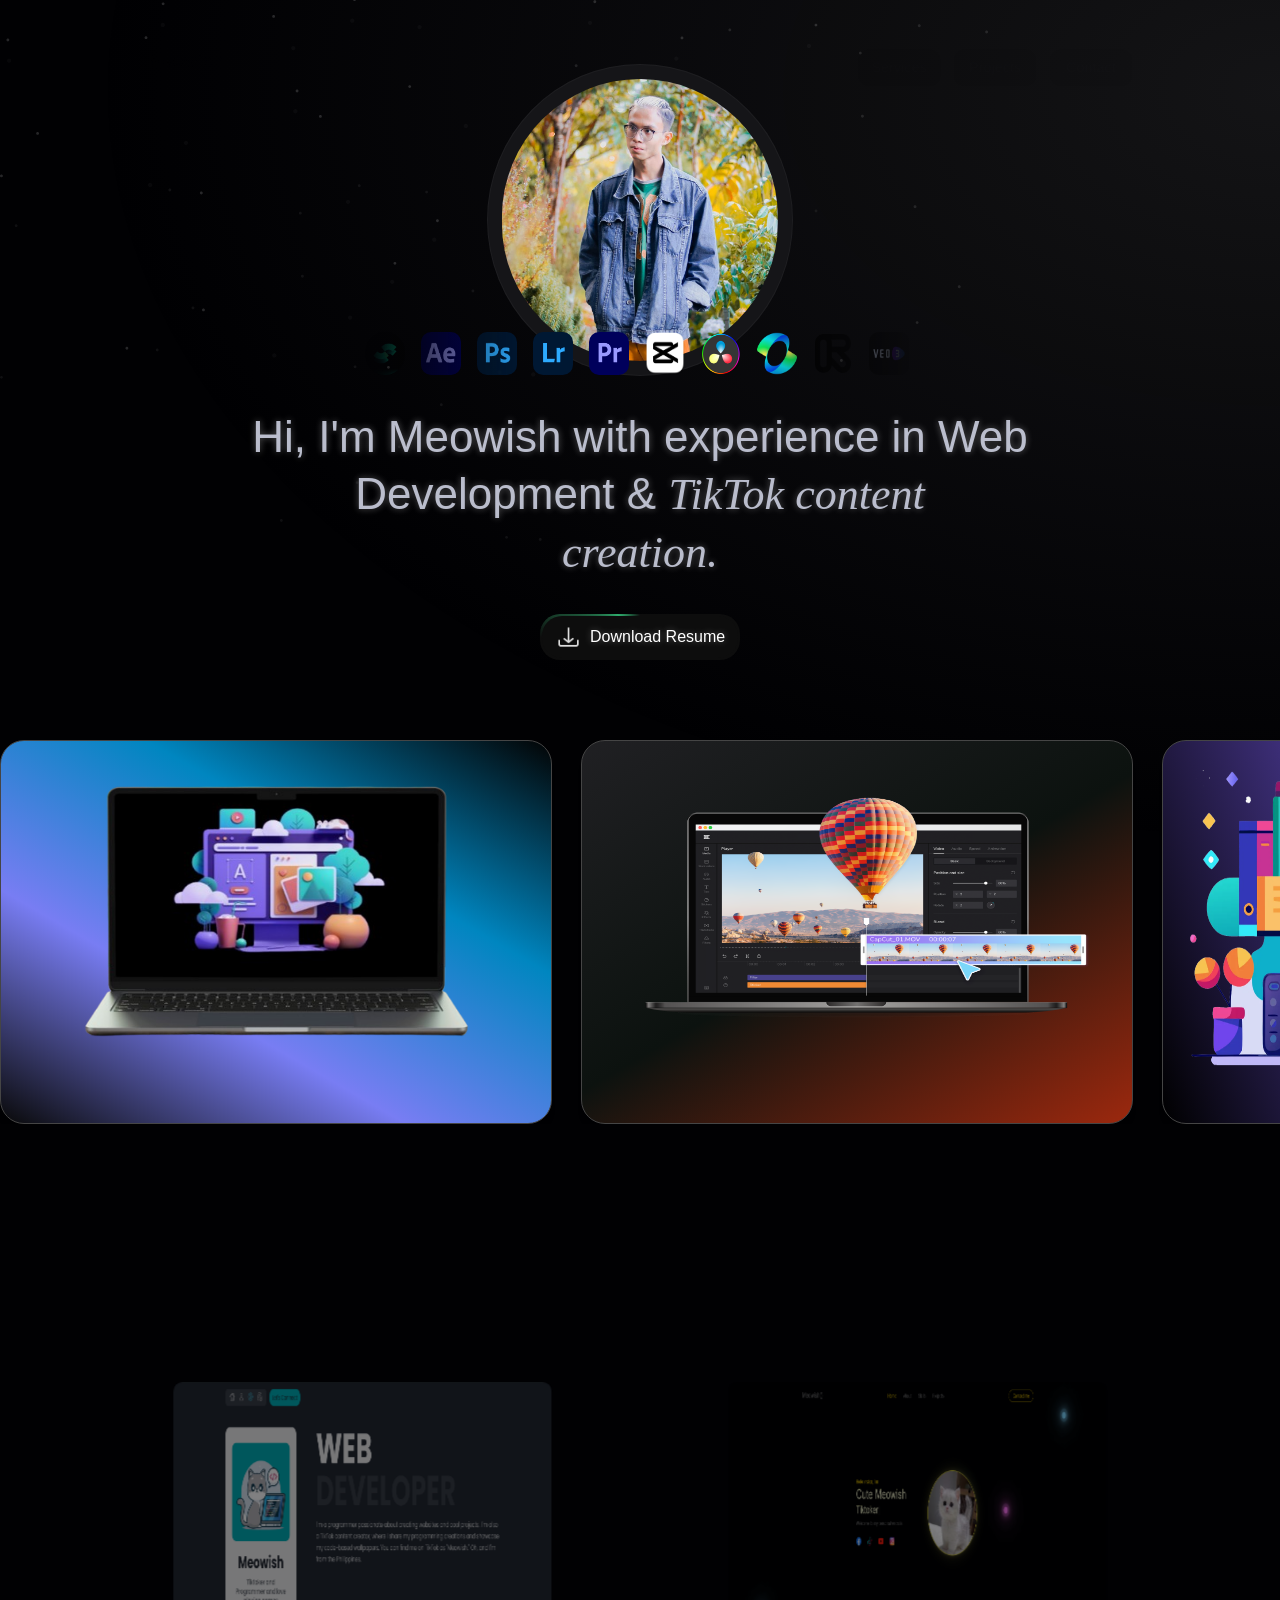
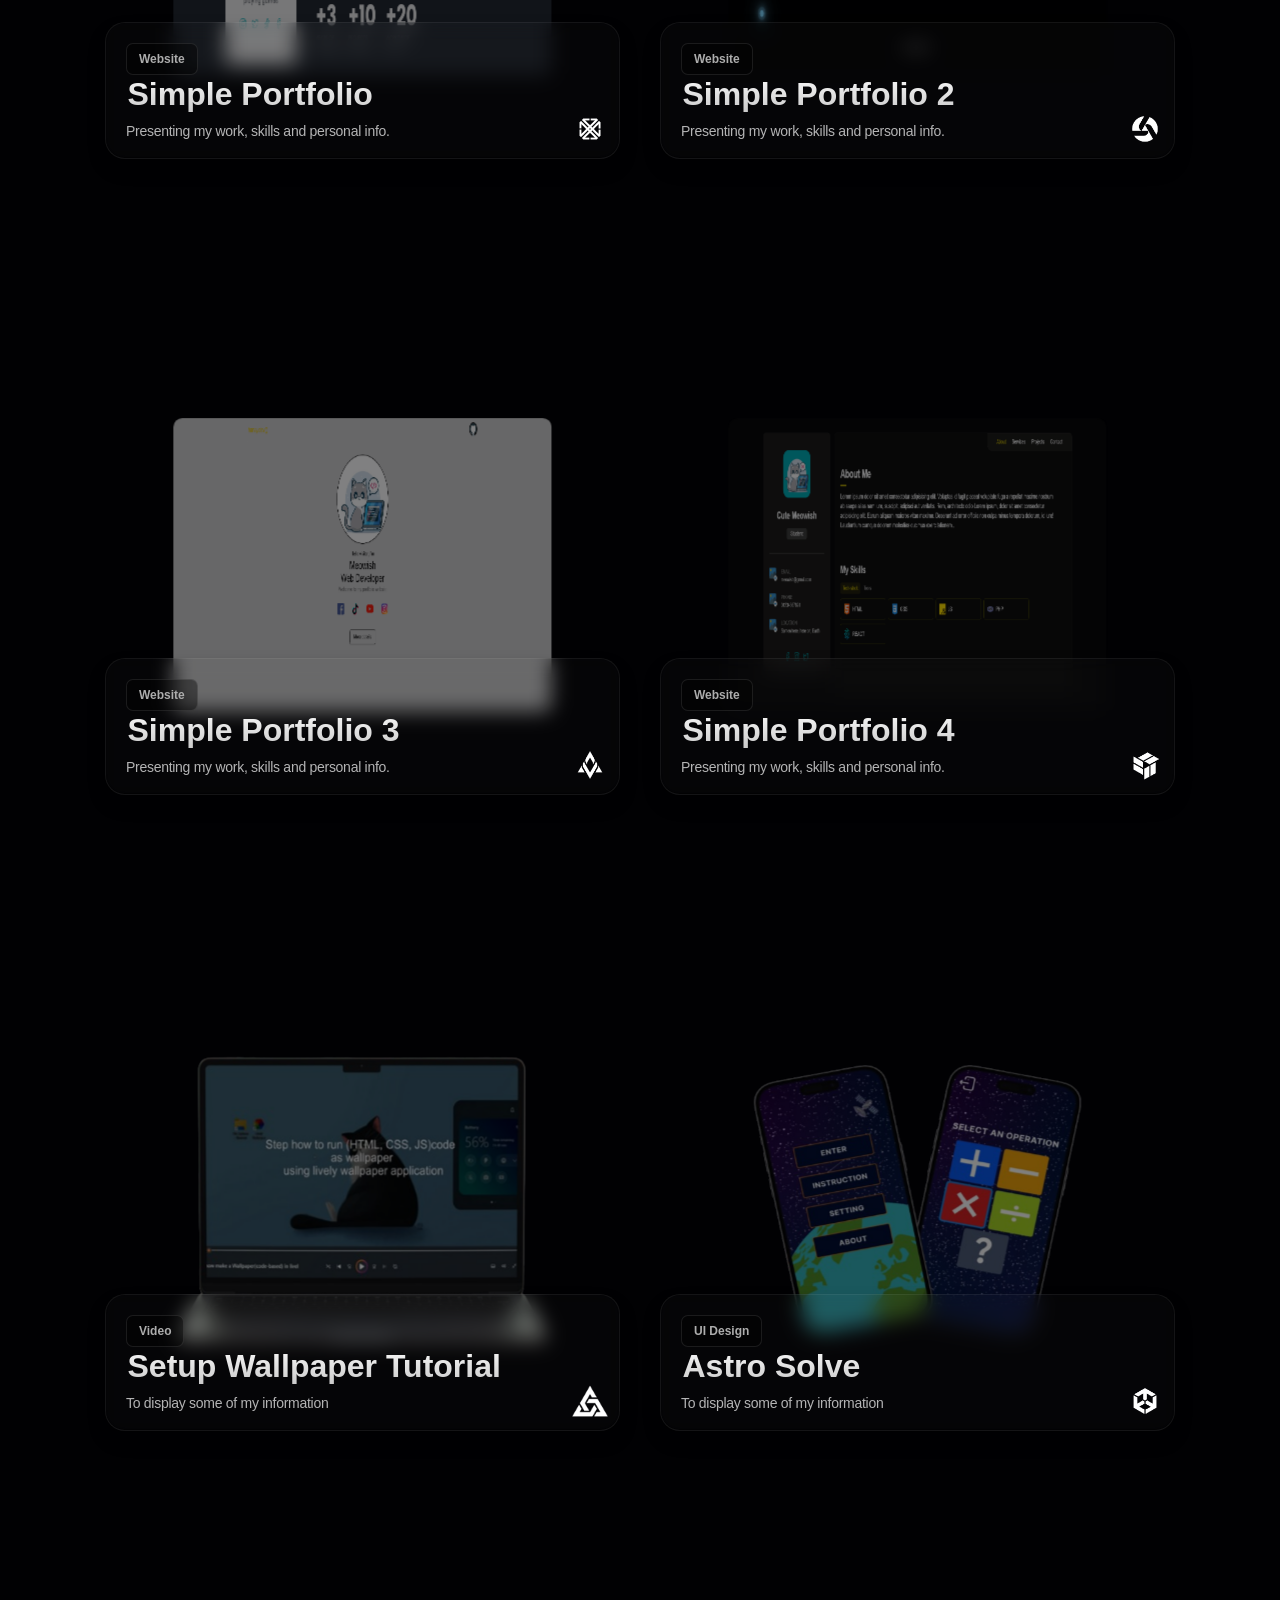
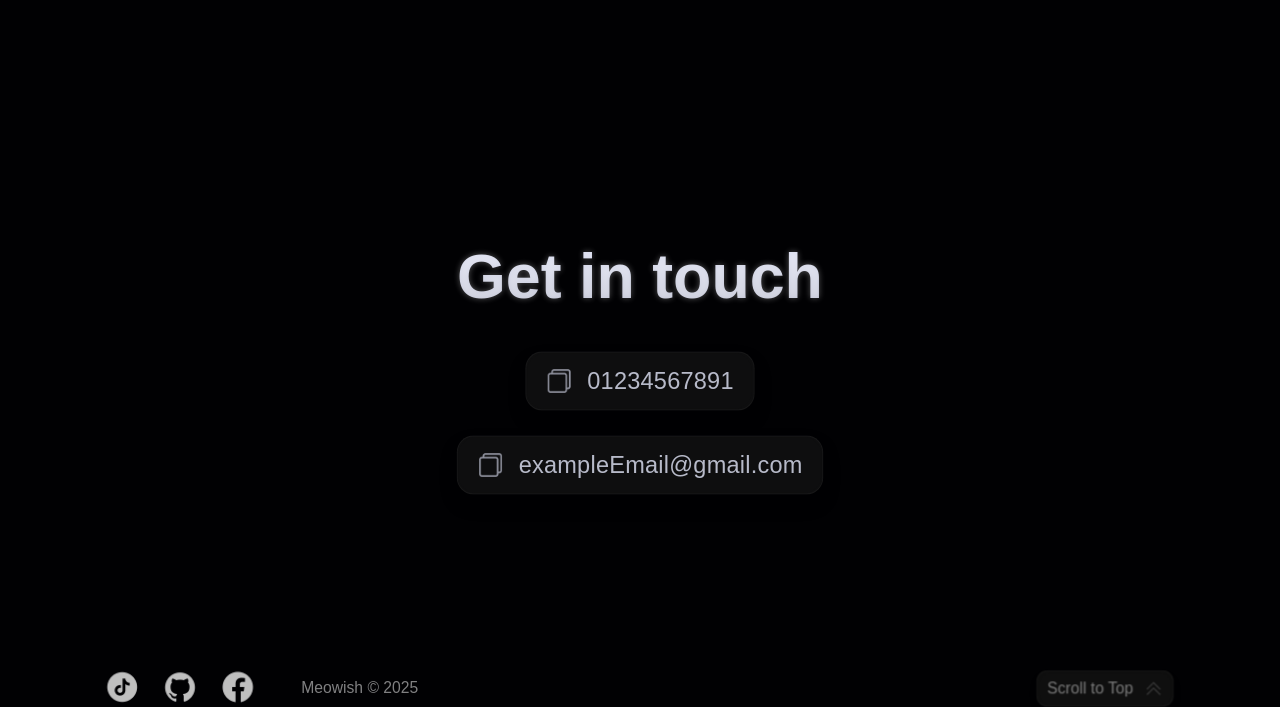
==== Editable Portfolio Website.html @ 483d9a44 "first commit" ====
<!DOCTYPE html>
<!-- saved from url=(0062)https://meowish-0.github.io/Cosmic-Portfolio-Website/page.html -->
<html lang="en" style="scroll-behavior: smooth;">

<head>
  <meta http-equiv="Content-Type" content="text/html; charset=UTF-8">

  <meta name="viewport" content="width=device-width, initial-scale=1.0">
  <link rel="preconnect" href="https://fonts.googleapis.com/">
  <link rel="preconnect" href="https://fonts.gstatic.com/" crossorigin="">
  <link href="./Editable Portfolio Website_files/css2" rel="stylesheet">
  <link href="./Editable Portfolio Website_files/general-sans" rel="stylesheet">
  <link rel="stylesheet" href="./Editable Portfolio Website_files/global.css">
  <link rel="stylesheet" href="./Editable Portfolio Website_files/background.css">
  <link rel="stylesheet" href="./Editable Portfolio Website_files/header.css">
  <link rel="stylesheet" href="./Editable Portfolio Website_files/home-section.css">
  <link rel="stylesheet" href="./Editable Portfolio Website_files/services-section.css">
  <link rel="stylesheet" href="./Editable Portfolio Website_files/projects-section.css">
  <link rel="stylesheet" href="./Editable Portfolio Website_files/contact-section.css">
  <link rel="stylesheet" href="./Editable Portfolio Website_files/footer.css">
  <title>Editable Portfolio Website</title>
  <link rel="icon" type="image/png"
    href="https://meowish-0.github.io/Cosmic-Portfolio-Website/images-and-icons/icons/website%20logo.png">
</head>

<body>
  <!------------------ SHOOTING STARS BACKGROUND ------------------>
  <div class="background">
    <!-- Creates multiple shooting stars for the animated background -->
    <div class="shooting-star">
      <div class="shooting-star-head"></div>
    </div>
    <div class="shooting-star">
      <div class="shooting-star-head"></div>
    </div>
    <div class="shooting-star">
      <div class="shooting-star-head"></div>
    </div>
    <div class="shooting-star">
      <div class="shooting-star-head"></div>
    </div>
    <div class="shooting-star">
      <div class="shooting-star-head"></div>
    </div>
    <div class="shooting-star">
      <div class="shooting-star-head"></div>
    </div>
    <div class="shooting-star">
      <div class="shooting-star-head"></div>
    </div>
    <div class="shooting-star">
      <div class="shooting-star-head"></div>
    </div>
    <div class="shooting-star">
      <div class="shooting-star-head"></div>
    </div>
    <div class="shooting-star">
      <div class="shooting-star-head"></div>
    </div>
    <div class="shooting-star">
      <div class="shooting-star-head"></div>
    </div>
    <div class="shooting-star">
      <div class="shooting-star-head"></div>
    </div>
    <div class="shooting-star">
      <div class="shooting-star-head"></div>
    </div>
    <div class="shooting-star">
      <div class="shooting-star-head"></div>
    </div>
    <div class="shooting-star">
      <div class="shooting-star-head"></div>
    </div>
    <!-- Static background stars -->
    <div class="fixed-stars-img"></div>
  </div>

  <!----------------------------- HEADER -------------------------->
  <header id="header" class="header-gsap-animate"
    style="translate: none; rotate: none; scale: none; transform: translate(-50%, 0%) translate3d(0px, 0px, 0px) scale(0.9005, 0.9005); opacity: 0.0053;">
    <div class="d-flex">
      <div class="name-and-skills-container">
        <p class="name reload-animation">Meowish</p>
        <div class="scroller" data-animated="true">
          <div class="main-skills scroller__inner reload-animation">
            <p class="skill">Web Developer</p>
            <p class="skill">Tiktoker</p>
            <p class="skill">Designer</p>
            <p class="skill" aria-hidden="true">Web Developer</p>
            <p class="skill" aria-hidden="true">Tiktoker</p>
            <p class="skill" aria-hidden="true">Designer</p>
          </div>
        </div>
      </div>

      <div class="nav-icon show-nav-icon" style="display: none;">
        <!-- Mobile navigation icon -->
        <div class="line"></div>
        <div class="line"></div>
        <div class="line"></div>
      </div>
    </div>

    <nav class="top-nav" style="display: block;">
      <ul>
        <li>
          <a class="glowing-button"
            href="https://meowish-0.github.io/Cosmic-Portfolio-Website/page.html#services-section"
            style="animation: 0.3s ease 0s 1 normal forwards running remove-glow; opacity: 1;">
            <p class="label">Services</p>
          </a>
        </li>
        <li>
          <a class="glowing-button"
            href="https://meowish-0.github.io/Cosmic-Portfolio-Website/page.html#projects-section" style="opacity: 1;">
            <p class="label">Projects</p>
          </a>
        </li>
        <li>
          <a class="glowing-button"
            href="https://meowish-0.github.io/Cosmic-Portfolio-Website/page.html#contact-section" style="opacity: 1;">
            <p class="label">Contact</p>
          </a>
        </li>
      </ul>
    </nav>
  </header>

  <!----------------------------- SECTIONS ------------------------>
  <main class="sections-container">
    <div class="wrapper">
      <section id="home-section">
        <div class="profilePic-and-skills-container reload-animation">
          <div class="profile-photo-container">
            <img src="./Editable Portfolio Website_files/icon/avatar.jpg" alt="profile-photo" class="profile-photo">
          </div>

          <div class="scroller" data-animated="true">
            <div class="skills-card-container scroller__inner d-flex">
              <div class="skill-card" title="HTML">
                <img src="./Editable Portfolio Website_files/icon/189323845.png" alt="skill-icon" class="skill-icon">
              </div>
              <div class="skill-card" title="CSS">
                <img src="./Editable Portfolio Website_files/icon/Adobe_After_Effects_CC_icon.svg.png" alt="skill-icon"
                  class="skill-icon">
              </div>
              <div class="skill-card" title="JavaScript">
                <img src="./Editable Portfolio Website_files/icon/Adobe_Photoshop_CC_icon.svg.png" alt="skill-icon"
                  class="skill-icon">
              </div>
              <div class="skill-card" title="ExpressJS">
                <img src="./Editable Portfolio Website_files/icon/Adobe_Photoshop_Lightroom_CC_logo.svg.png"
                  alt="skill-icon" class="skill-icon">
              </div>
              <div class="skill-card" title="NodeJS">
                <img src="./Editable Portfolio Website_files/icon/Adobe_Premiere_Pro_CC_icon.svg.png" alt="skill-icon"
                  class="skill-icon">
              </div>
              <div class="skill-card" title="Figma">
                <img src="./Editable Portfolio Website_files/icon/capcut_icon.png" alt="skill-icon" class="skill-icon">
              </div>
              <div class="skill-card" title="React">
                <img src="./Editable Portfolio Website_files/icon/DaVinci_Resolve_17_logo.svg.png" alt="skill-icon"
                  class="skill-icon">
              </div>
              <div class="skill-card" title="Git">
                <img src="./Editable Portfolio Website_files/icon/kling-color.png" alt="skill-icon" class="skill-icon">
              </div>
              <div class="skill-card" title="Capcut">
                <img src="./Editable Portfolio Website_files/icon/runway-icon-logo-png_seeklogo-611693.png"
                  alt="skill-icon" class="skill-icon">
              </div>
              <div class="skill-card" title="MongoDB">
                <img src="./Editable Portfolio Website_files/icon/veo3io.jpg" alt="skill-icon" class="skill-icon">
              </div>
              <div class="skill-card" title="HTML">
                <img src="./Editable Portfolio Website_files/icon/189323845.png" alt="skill-icon" class="skill-icon">
              </div>
              <div class="skill-card" title="CSS">
                <img src="./Editable Portfolio Website_files/icon/Adobe_After_Effects_CC_icon.svg.png" alt="skill-icon"
                  class="skill-icon">
              </div>
              <div class="skill-card" title="JavaScript">
                <img src="./Editable Portfolio Website_files/icon/Adobe_Photoshop_CC_icon.svg.png" alt="skill-icon"
                  class="skill-icon">
              </div>
              <div class="skill-card" title="ExpressJS">
                <img src="./Editable Portfolio Website_files/icon/Adobe_Photoshop_Lightroom_CC_logo.svg.png"
                  alt="skill-icon" class="skill-icon">
              </div>
              <div class="skill-card" title="NodeJS">
                <img src="./Editable Portfolio Website_files/icon/Adobe_Premiere_Pro_CC_icon.svg.png" alt="skill-icon"
                  class="skill-icon">
              </div>
              <div class="skill-card" title="Figma">
                <img src="./Editable Portfolio Website_files/icon/capcut_icon.png" alt="skill-icon" class="skill-icon">
              </div>
              <div class="skill-card" title="React">
                <img src="./Editable Portfolio Website_files/icon/DaVinci_Resolve_17_logo.svg.png" alt="skill-icon"
                  class="skill-icon">
              </div>
              <div class="skill-card" title="Git">
                <img src="./Editable Portfolio Website_files/icon/kling-color.png" alt="skill-icon" class="skill-icon">
              </div>
              <div class="skill-card" title="Capcut">
                <img src="./Editable Portfolio Website_files/icon/runway-icon-logo-png_seeklogo-611693.png"
                  alt="skill-icon" class="skill-icon">
              </div>
              <div class="skill-card" title="MongoDB">
                <img src="./Editable Portfolio Website_files/icon/veo3io.jpg" alt="skill-icon" class="skill-icon">
              </div>
            </div>
          </div>
        </div>

        <p class="bio reload-animation">Hi, I'm Meowish with experience in Web Development &amp; <span
            class="unique-font">TikTok content<br>creation.</span></p>

        <a href="https://meowish-0.github.io/Cosmic-Portfolio-Website/data/meowish%20resume.pdf"
          download="meowish resume.pdf" class="download-resume-btn glowing-button reload-animation">
          <img src="./Editable Portfolio Website_files/download icon.png" alt="" class="download-icon">
          <p class="label">Download Resume</p>
        </a>
      </section>
    </div>

    <section id="services-section">
      <div class="scroller visibility-based scroll-animate" data-direction="right" data-animated="true"
        style="translate: none; rotate: none; scale: none; transform: translate(0px, 0px); opacity: 1;">
        <div class="services-card-container scroller__inner d-flex">
          <div class="service-card">
            <img src="./Editable Portfolio Website_files/UI design in laptop.png" alt="Web-development_laptop.png"
              class="services-img">
            <p class="services-label">UI Designing</p>
          </div>

          <div class="service-card">
            <img src="./Editable Portfolio Website_files/video editing.png" alt="video editing.png"
              class="services-img">
            <p class="services-label">Video Editing</p>
          </div>

          <div class="service-card">
            <img src="./Editable Portfolio Website_files/Themenail/AI_2.png" alt="UI design in laptop.png"
              class="services-img">
            <p class="services-label">AI</p>
          </div>
          <div class="service-card" aria-hidden="true">
            <img src="./Editable Portfolio Website_files/UI design in laptop.png" alt="Web-development_laptop.png"
              class="services-img">
            <p class="services-label">UI Designing</p>
          </div>
          <div class="service-card" aria-hidden="true">
            <img src="./Editable Portfolio Website_files/video editing.png" alt="video editing.png"
              class="services-img">
            <p class="services-label">Video Editing</p>
          </div>
          <div class="service-card" aria-hidden="true">
            <img src="./Editable Portfolio Website_files/Themenail/AI_2.png" alt="UI design in laptop.png"
              class="services-img">
            <p class="services-label">AI</p>
          </div>
        </div>
      </div>
    </section>

    <div class="wrapper">
      <section id="projects-section">
        <div class="projects-card-container d-grid">
          <div class="project-card" data-id="0" onclick= "{() => {console.log('cc')}}">
            <div class="blur-img-container">
              <div class="img-wrapper">
                <img src="./Editable Portfolio Website_files/project-image1.png">
              </div>
            </div>
            <img class="project-image" src="./Editable Portfolio Website_files/project-image1.png" alt="project-image"
              style="translate: none; rotate: none; scale: none; transform: scale(0.89, 0.89); opacity: 0.5;">
            <div class="project-details">
              <p class="project-type">Website</p>
              <h3 class="project-name">Simple Portfolio</h3>
              <p class="project-description">Presenting my work, skills and personal info.</p>
              <img class="project-logo" src="./Editable Portfolio Website_files/project logo 1.png">
            </div>
          </div>

          <div class="project-card" data-id="1">
            <div class="blur-img-container">
              <div class="img-wrapper">
                <img src="./Editable Portfolio Website_files/project-image2.png">
              </div>
            </div>
            <img class="project-image" src="./Editable Portfolio Website_files/project-image2.png" alt="project-image"
              style="translate: none; rotate: none; scale: none; transform: scale(0.89, 0.89); opacity: 0.5;">
            <div class="project-details">
              <p class="project-type">Website</p>
              <h3 class="project-name">Simple Portfolio 2</h3>
              <p class="project-description">Presenting my work, skills and personal info.</p>
              <img class="project-logo" src="./Editable Portfolio Website_files/project logo 2.png">
            </div>
          </div>

          <div class="project-card" data-id="2">
            <div class="blur-img-container">
              <div class="img-wrapper">
                <img src="./Editable Portfolio Website_files/project-image3.png">
              </div>
            </div>
            <img class="project-image" src="./Editable Portfolio Website_files/project-image3.png" alt="project-image"
              style="translate: none; rotate: none; scale: none; transform: scale(0.89, 0.89); opacity: 0.5;">
            <div class="project-details">
              <p class="project-type">Website</p>
              <h3 class="project-name">Simple Portfolio 3</h3>
              <p class="project-description">Presenting my work, skills and personal info.</p>
              <img class="project-logo" src="./Editable Portfolio Website_files/project logo 3.png">
            </div>
          </div>

          <div class="project-card" data-id="3">
            <div class="blur-img-container">
              <div class="img-wrapper">
                <img src="./Editable Portfolio Website_files/project-image4.png">
              </div>
            </div>
            <img class="project-image" src="./Editable Portfolio Website_files/project-image4.png" alt="project-image"
              style="translate: none; rotate: none; scale: none; transform: scale(0.89, 0.89); opacity: 0.5;">
            <div class="project-details">
              <p class="project-type">Website</p>
              <h3 class="project-name">Simple Portfolio 4</h3>
              <p class="project-description">Presenting my work, skills and personal info.</p>
              <img class="project-logo" src="./Editable Portfolio Website_files/project logo 4.png">
            </div>
          </div>

          <div class="project-card" data-id="4">
            <div class="blur-img-container">
              <div class="img-wrapper">
                <img src="./Editable Portfolio Website_files/project-image5.png">
              </div>
            </div>
            <img class="project-image" src="./Editable Portfolio Website_files/project-image5.png" alt="project-image"
              style="translate: none; rotate: none; scale: none; transform: scale(0.89, 0.89); opacity: 0.5;">
            <div class="project-details">
              <p class="project-type">Video</p>
              <h3 class="project-name">Setup Wallpaper Tutorial</h3>
              <p class="project-description">To display some of my information</p>
              <img class="project-logo" src="./Editable Portfolio Website_files/project logo 5.png">
            </div>
          </div>

          <div class="project-card" data-id="5">
            <div class="blur-img-container">
              <div class="img-wrapper">
                <img src="./Editable Portfolio Website_files/project-image6.png">
              </div>
            </div>
            <img class="project-image" src="./Editable Portfolio Website_files/project-image6.png" alt="project-image"
              style="translate: none; rotate: none; scale: none; transform: scale(0.89, 0.89); opacity: 0.5;">
            <div class="project-details">
              <p class="project-type">UI Design</p>
              <h3 class="project-name">Astro Solve</h3>
              <p class="project-description">To display some of my information</p>
              <img class="project-logo" src="./Editable Portfolio Website_files/project logo 6.png">
            </div>
          </div>
        </div>
      </section>
    </div>

    <div class="wrapper">
      <section id="contact-section">
        <h1 class="heading scroll-animate--upward"
          style="translate: none; rotate: none; scale: none; transform: translate(0px, 55px) scale(0.98, 0.98);">Get in
          touch</h1>

        <div class="copy-to-clipboard-btn glowing-button  number scroll-animate--upward"
          style="translate: none; rotate: none; scale: none; transform: translate(0px, 55px) scale(0.98, 0.98);">
          <img class="copy-icon" src="./Editable Portfolio Website_files/copy icon.png" alt="copy-icon">
          <p class="copy-detail">01234567891</p>
        </div>

        <div class="copy-to-clipboard-btn glowing-button email scroll-animate--upward"
          style="translate: none; rotate: none; scale: none; transform: translate(0px, 55px) scale(0.98, 0.98);">
          <img class="copy-icon" src="./Editable Portfolio Website_files/copy icon.png" alt="copy-icon">
          <p class="copy-detail">exampleEmail<wbr>@gmail.com</p>
        </div>
      </section>
    </div>
  </main>

  <!----------------------- FOOTER ---------------------------->
  <div class="wrapper">
    <footer>
      <nav class="socmed-nav scroll-animate--upward"
        style="translate: none; rotate: none; scale: none; transform: translate(0px, 55px) scale(0.98, 0.98);">
        <ul>
          <li><a href="https://www.tiktok.com/ExampleTiktokLink" target="_blank"><img
                src="./Editable Portfolio Website_files/tiktok-icon.png" alt="tiktok-icon" class="socmed-icon"></a></li>
          <li><a href="https://github.com/exampleGithubLink" target="_blank"><img
                src="./Editable Portfolio Website_files/github-icon.png" alt="github-icon" class="socmed-icon"></a></li>
          <li><a href="https://www.facebook.com/exampleFacebookLink.6/" target="_blank"><img
                src="./Editable Portfolio Website_files/facebook-icon.png" alt="fb-icon" class="socmed-icon"></a></li>
        </ul>
      </nav>
      <p class="copyright-txt scroll-animate--upward"
        style="translate: none; rotate: none; scale: none; transform: translate(0px, 55px) scale(0.98, 0.98);">Meowish ©
        2025</p>

      <a href="https://meowish-0.github.io/Cosmic-Portfolio-Website/page.html#"
        class="scroll-to-top-btn glowing-button scroll-animate--upward"
        style="translate: none; rotate: none; scale: none; transform: translate(0px, 55px) scale(0.98, 0.98);">
        <p class="label">Scroll to Top</p>
        <img class="scroll-top-icon" src="./Editable Portfolio Website_files/arrow to top.png" alt="scroll-top-icon">
      </a>
    </footer>
  </div>

  <!-- External JavaScript libraries -->
  <script src="./Editable Portfolio Website_files/ScrollTrigger.min.js.download"></script>
  <script src="./Editable Portfolio Website_files/gsap.min.js.download"></script>
  <script type="module" src="./Editable Portfolio Website_files/main.js.download"></script>


</body>

</html>
---- Editable Portfolio Website_files/global.css ----
:root{
  --primary-color: rgb(255, 255, 255);
  --primary-light-color: #D1D5E6DE;
  --neutral-color: rgb(1,1,3);
  --accent-color: rgb(155, 199, 177);
  --pastel-color: rgb(15, 15, 15);
  --text-light-shadow: rgba(255, 255, 255, 0.33) 0px 0px 7px;

  --small-Fsize: 12px;
  --medium-Fsize: 20px;
  --large-Fsize: 30px;
}

*{
  padding: 0;
  margin: 0;
  box-sizing: border-box;
}

img{
  width: 100%;
}

a{
  text-decoration: none;
}

ul{
  list-style: none;
}

button{
  cursor: pointer;
}

html{
  scroll-behavior: smooth;
  scroll-padding-top: 50px;
  scrollbar-width:thin;
  height: 100%;
}

body{
  --wrapper-max-width: 1070px;
  --wrapper-padding: 14.3%;

  position: relative;
  height: 100%;
  font-family: "General Sans", "General Sans Placeholder", sans-serif;
  background-color: var(--neutral-color);
  color: var(--primary-color);
}

.wrapper{
  width: min(var(--wrapper-max-width), 100% - var(--wrapper-padding));
  margin-inline: auto;
}


/* Reload Animation */
.reload-animation{
  opacity: 0;
  scale: 0.95;
}

@keyframes reload-animation{
  to{
    opacity: 1;
    scale: 1;
  }
}


/* Glowing Buttons Animation */
.glowing-button:before{
  content: '';
  background: var(--glow-color);
  height: var(--glow-value);
  position: absolute;
  top: 50%;
  left: 50%;
  transform: translate(-50%, -50%);
  width: 100%;
  animation: light-rotate var(--rotate-speed) linear infinite;
}

.glowing-button::after{
  content: '';
  position: absolute;
  background: inherit;
  border-radius: inherit;
  inset: var(--offset);
  height: calc(100% - 2 * var(--offset));
  width: calc(100% - 2 * var(--offset));
}

@keyframes remove-glow {
  0% {
    --glow-color: conic-gradient(transparent 270deg, white, transparent);
  }
  10% {
    --glow-color: conic-gradient(transparent 270deg, rgba(255, 255, 255, 0.3), transparent);
  }
  20% {
    --glow-color: conic-gradient(transparent 270deg, rgba(255, 255, 255, 0.25), transparent);
  }
  40% {
    --glow-color: conic-gradient(transparent 270deg, rgba(255, 255, 255, 0.2), transparent);
  }
  60% {
    --glow-color: conic-gradient(transparent 270deg, rgba(255, 255, 255, 0.15), transparent);
  }
  80% {
    --glow-color: conic-gradient(transparent 270deg, rgba(255, 255, 255, 0.05), transparent);
  }
  100% {
    --glow-color: conic-gradient(transparent 270deg, rgba(255, 255, 255, 0), transparent);
  }
}

@keyframes add-glow {
  0% {
    --glow-color: conic-gradient(transparent 270deg, rgba(255, 255, 255, 0), transparent);
  }
  10% {
    --glow-color: conic-gradient(transparent 270deg, rgba(255, 255, 255, 0.05), transparent);
  }
  20% {
    --glow-color: conic-gradient(transparent 270deg, rgba(255, 255, 255, 0.15), transparent);
  }
  40% {
    --glow-color: conic-gradient(transparent 270deg, rgba(255, 255, 255, 0.2), transparent);
  }
  60% {
    --glow-color: conic-gradient(transparent 270deg, rgba(255, 255, 255, 0.25), transparent);
  }
  80% {
    --glow-color: conic-gradient(transparent 270deg, rgba(255, 255, 255, 0.3), transparent);
  }
  100% {
    --glow-color: conic-gradient(transparent 270deg, white, transparent);
  }
}

@keyframes light-rotate{
  from{
    transform: translate(-50%, -50%) scale(1) rotate(0turn);
  }
  to{
    transform: translate(-50%, -50%) scale(1) rotate(1turn);
  }
}
---- Editable Portfolio Website_files/background.css ----
/* Shooting Stars Animation */
.background {
  background: radial-gradient(91.9% 83.1% at 100% 10%,rgba(34,34,36,.58) 0%,rgba(8,8,8,0) 100%);
  position: fixed;
  width: 100%;
  height: 100%;
  overflow: hidden;
  z-index: -1;
}

.background .shooting-star {
  position: absolute;
  left: -130px;
  background: linear-gradient(270deg, rgba(255, 255, 255, 0.6) 0%, rgba(255, 255, 255, 0) 100%);
  border-radius: 2px;
  height: 1px;
  width: 100px;
  z-index: 20;
  rotate: 18.6deg;
}

.background .shooting-star .shooting-star-head{
  position: absolute;
  right: 0;
  top: 0;
  width: 2px;
  background-color: rgba(255, 255, 255, 0.2);
  box-shadow: rgba(255, 255, 255, 0.6) 0px 0px 6px 1px;
  border-radius: 1px;
  opacity: 1;
}

.background .shooting-star:first-child {
  --start-top: -100px;
  --end-top: 120px;
  --start-left: -130px;
  --end-left: 740px;
  animation: shooting-star 5.5s ease infinite;
  animation-delay: 0s;
}

.background .shooting-star:nth-child(2) {
  --start-top: 10px;
  --end-top: 230px;
  --start-left: -130px;
  --end-left: 530px;
  animation: shooting-star 8.3s ease infinite;
  animation-delay: 1.3s;
}

.background .shooting-star:nth-child(3) {
  --start-top: 70px;
  --end-top: 290px;
  --start-left: -130px;
  --end-left: 650px;
  animation: shooting-star 9.5s ease infinite;
  animation-delay: 2s;
}

.background .shooting-star:nth-child(4) {
  --start-top: 170px;
  --end-top: 390px;
  --start-left: -130px;
  --end-left: 780px;
  animation: shooting-star 10.3s ease infinite;
  animation-delay: 1.55s;
}

.background .shooting-star:nth-child(5) {
  --start-top: 260px;
  --end-top: 480px;
  --start-left: -130px;
  --end-left: 800px;
  animation: shooting-star 7.8s ease infinite;
  animation-delay: 1.9s;
}

.background .shooting-star:nth-child(6) {
  --start-top: -70px;
  --end-top: 190px;
  --start-left: -130px;
  --end-left: 650px;
  animation: shooting-star 8.3s ease infinite;
  animation-delay: 1.6s;
}

.background .shooting-star:nth-child(7) {
  --start-top: 110px;
  --end-top: 330px;
  --start-left: -130px;
  --end-left: 800px;
  animation: shooting-star 6.3s ease infinite;
  animation-delay: 1.5s;
}

.background .shooting-star:nth-child(8) {
  --start-top: 250px;
  --end-top: 470px;
  --start-left: -130px;
  --end-left: 670px;
  animation: shooting-star 9.3s ease infinite;
  animation-delay: 2.1s;
}

.background .shooting-star:nth-child(9) {
  --start-top: -200px;
  --end-top: 20px;
  --start-left: -130px;
  --end-left: 700px;
  animation: shooting-star 8s ease infinite;
  animation-delay: 2.3s;
}

.background .shooting-star:nth-child(10) {
  --start-top: 60px;
  --end-top: 280px;
  --start-left: -130px;
  --end-left: 700px;
  animation: shooting-star 6.8s ease infinite;
  animation-delay: 3.3s;
}

.background .shooting-star:nth-child(11) {
  --start-top: -150px;
  --end-top: 70px;
  --start-left: -130px;
  --end-left: 700px;
  animation: shooting-star 8.3s ease infinite;
  animation-delay: 3.1s;
}

.background .shooting-star:nth-child(12) {
  --start-top: 400px;
  --end-top: 620px;
  --start-left: -130px;
  --end-left: 750px;
  animation: shooting-star 9.1s ease infinite;
  animation-delay: 3.8s;
}

.background .shooting-star:nth-child(13) {
  --start-top: 330px;
  --end-top: 550px;
  --start-left: -130px;
  --end-left: 650px;
  animation: shooting-star 9.1s ease infinite;
  animation-delay: 4.2s;
}

.background .shooting-star:nth-child(14) {
  --start-top: -90px;
  --end-top: 130px;
  --start-left: -130px;
  --end-left: 800px;
  animation: shooting-star 9.1s ease infinite;
  animation-delay: 4.3s;
}

.background .shooting-star:nth-child(15) {
  --start-top: 10px;
  --end-top: 230px;
  --start-left: -130px;
  --end-left: 800px;
  animation: shooting-star 8.8s ease infinite;
  animation-delay: 4.3s;
}

@keyframes shooting-star {
  0% {
    opacity: 0.3;
    left: var(--start-left);
    top: var(--start-top);
  }
  100% {
    opacity: 0;
    left: var(--end-left);
    top: var(--end-top);
  }
}

.background .fixed-stars-img{
  position: absolute;
  top: 0;
  left: 0;
  height: 543px;
  width: 1000px;
  opacity: 0.15;
  background-image: url("data:image/svg+xml;utf8,%3Csvg%20xmlns%3D%22http%3A%2F%2Fwww.w3.org%2F2000%2Fsvg%22%20xmlns%3Axlink%3D%22http%3A%2F%2Fwww.w3.org%2F1999%2Fxlink%22%20viewBox%3D%220%200%201000%20543%22%3E%3Cg%20transform%3D%22translate(-8.42%20-1.84)%22%20id%3D%22ss1110625102_1%22%3E%3Cg%20transform%3D%22translate(0%200)%22%20id%3D%22ss1110625102_2%22%3E%3Cpath%20d%3D%22M%20354.28%20203.622%20C%20354.28%20202.438%20355.239%20201.479%20356.423%20201.479%20C%20357.606%20201.479%20358.566%20202.438%20358.566%20203.622%20C%20358.566%20204.806%20357.606%20205.766%20356.423%20205.766%20C%20355.239%20205.766%20354.28%20204.806%20354.28%20203.622%20Z%22%20fill%3D%22rgba(255%2C255%2C255%2C0.2)%22%3E%3C%2Fpath%3E%3Cpath%20d%3D%22M%20192.207%20144.672%20C%20192.207%20143.489%20193.167%20142.529%20194.35%20142.529%20C%20195.533%20142.529%20196.493%20143.489%20196.493%20144.672%20C%20196.493%20145.856%20195.533%20146.816%20194.35%20146.816%20C%20193.167%20146.816%20192.207%20145.856%20192.207%20144.672%20Z%22%20fill%3D%22rgba(255%2C255%2C255%2C0.2)%22%3E%3C%2Fpath%3E%3Cpath%20d%3D%22M%20560.55%2098.353%20C%20560.55%2097.169%20561.509%2096.21%20562.693%2096.21%20C%20563.876%2096.21%20564.836%2097.169%20564.836%2098.353%20C%20564.836%2099.537%20563.876%20100.496%20562.693%20100.496%20C%20561.509%20100.496%20560.55%2099.537%20560.55%2098.353%20Z%22%20fill%3D%22rgba(255%2C255%2C255%2C0.2)%22%3E%3C%2Fpath%3E%3Cpath%20d%3D%22M%20299.553%2049.93%20C%20299.553%2048.747%20300.512%2047.787%20301.696%2047.787%20C%20302.879%2047.787%20303.839%2048.747%20303.839%2049.93%20C%20303.839%2051.114%20302.879%2052.074%20301.696%2052.074%20C%20300.512%2052.074%20299.553%2051.114%20299.553%2049.93%20Z%22%20fill%3D%22rgba(255%2C255%2C255%2C0.2)%22%3E%3C%2Fpath%3E%3Cpath%20d%3D%22M%20280.61%20357.314%20C%20280.61%20356.13%20281.569%20355.171%20282.753%20355.171%20C%20283.936%20355.171%20284.896%20356.13%20284.896%20357.314%20C%20284.896%20358.498%20283.936%20359.457%20282.753%20359.457%20C%20281.569%20359.457%20280.61%20358.498%20280.61%20357.314%20Z%22%20fill%3D%22rgba(255%2C255%2C255%2C0.2)%22%3E%3C%2Fpath%3E%3Cpath%20d%3D%22M%20156.426%20186.779%20C%20156.426%20185.595%20157.385%20184.636%20158.569%20184.636%20C%20159.752%20184.636%20160.711%20185.595%20160.711%20186.779%20C%20160.711%20187.963%20159.752%20188.923%20158.569%20188.923%20C%20157.385%20188.923%20156.426%20187.963%20156.426%20186.779%20Z%22%20fill%3D%22rgba(255%2C255%2C255%2C0.2)%22%3E%3C%2Fpath%3E%3Cpath%20d%3D%22M%20472.149%20127.829%20C%20472.149%20126.646%20473.108%20125.686%20474.291%20125.686%20C%20475.475%20125.686%20476.434%20126.646%20476.434%20127.829%20C%20476.434%20129.013%20475.475%20129.973%20474.291%20129.973%20C%20473.108%20129.973%20472.149%20129.013%20472.149%20127.829%20Z%22%20fill%3D%22rgba(255%2C255%2C255%2C0.2)%22%3E%3C%2Fpath%3E%3Cpath%20d%3D%22M%20539.503%20376.263%20C%20539.503%20375.079%20540.462%20374.12%20541.646%20374.12%20C%20542.829%20374.12%20543.789%20375.079%20543.789%20376.263%20C%20543.789%20377.447%20542.829%20378.407%20541.646%20378.407%20C%20540.462%20378.407%20539.503%20377.447%20539.503%20376.263%20Z%22%20fill%3D%22rgba(255%2C255%2C255%2C0.2)%22%3E%3C%2Fpath%3E%3Cpath%20d%3D%22M%20356.383%20319.418%20C%20356.383%20318.235%20357.342%20317.275%20358.526%20317.275%20C%20359.709%20317.275%20360.669%20318.235%20360.669%20319.418%20C%20360.669%20320.602%20359.709%20321.562%20358.526%20321.562%20C%20357.342%20321.562%20356.383%20320.602%20356.383%20319.418%20Z%22%20fill%3D%22rgba(255%2C255%2C255%2C0.2)%22%3E%3C%2Fpath%3E%3Cpath%20d%3D%22M%20425.841%2028.876%20C%20425.841%2027.692%20426.801%2026.733%20427.984%2026.733%20C%20429.168%2026.733%20430.127%2027.692%20430.127%2028.876%20C%20430.127%2030.06%20429.168%2031.02%20427.984%2031.02%20C%20426.801%2031.02%20425.841%2030.06%20425.841%2028.876%20Z%22%20fill%3D%22rgba(255%2C255%2C255%2C0.2)%22%3E%3C%2Fpath%3E%3Cpath%20d%3D%22M%20815.234%2047.825%20C%20815.234%2046.642%20816.194%2045.682%20817.377%2045.682%20C%20818.561%2045.682%20819.52%2046.642%20819.52%2047.825%20C%20819.52%2049.009%20818.561%2049.969%20817.377%2049.969%20C%20816.194%2049.969%20815.234%2049.009%20815.234%2047.825%20Z%22%20fill%3D%22rgba(255%2C255%2C255%2C0.2)%22%3E%3C%2Fpath%3E%3Cpath%20d%3D%22M%20663.687%20205.727%20C%20663.687%20204.543%20664.647%20203.584%20665.83%20203.584%20C%20667.014%20203.584%20667.973%20204.543%20667.973%20205.727%20C%20667.973%20206.911%20667.014%20207.87%20665.83%20207.87%20C%20664.647%20207.87%20663.687%20206.911%20663.687%20205.727%20Z%22%20fill%3D%22rgba(255%2C255%2C255%2C0.2)%22%3E%3C%2Fpath%3E%3Cpath%20d%3D%22M%20398.48%20283.626%20C%20398.48%20282.442%20399.439%20281.483%20400.623%20281.483%20C%20401.806%20281.483%20402.766%20282.442%20402.766%20283.626%20C%20402.766%20284.81%20401.806%20285.77%20400.623%20285.77%20C%20399.439%20285.77%20398.48%20284.81%20398.48%20283.626%20Z%22%20fill%3D%22rgba(255%2C255%2C255%2C0.2)%22%3E%3C%2Fpath%3E%3Cpath%20d%3D%22M%2015.403%2062.562%20C%2015.403%2061.378%2016.362%2060.419%2017.546%2060.419%20C%2018.729%2060.419%2019.689%2061.378%2019.689%2062.562%20C%2019.689%2063.746%2018.729%2064.706%2017.546%2064.706%20C%2016.362%2064.706%2015.403%2063.746%2015.403%2062.562%20Z%22%20fill%3D%22rgba(255%2C255%2C255%2C0.2)%22%3E%3C%2Fpath%3E%3Cpath%20d%3D%22M%20169.054%2026.771%20C%20169.054%2025.588%20170.014%2024.628%20171.197%2024.628%20C%20172.381%2024.628%20173.34%2025.588%20173.34%2026.771%20C%20173.34%2027.955%20172.381%2028.915%20171.197%2028.915%20C%20170.014%2028.915%20169.054%2027.955%20169.054%2026.771%20Z%22%20fill%3D%22rgba(255%2C255%2C255%2C0.2)%22%3E%3C%2Fpath%3E%3Cpath%20d%3D%22M%20682.629%2060.457%20C%20682.629%2059.274%20683.588%2058.314%20684.771%2058.314%20C%20685.955%2058.314%20686.914%2059.274%20686.914%2060.457%20C%20686.914%2061.641%20685.955%2062.601%20684.771%2062.601%20C%20683.588%2062.601%20682.629%2061.641%20682.629%2060.457%20Z%22%20fill%3D%22rgba(255%2C255%2C255%2C0.2)%22%3E%3C%2Fpath%3E%3Cpath%20d%3D%22M%20596.331%2024.665%20C%20596.331%2023.481%20597.291%2022.522%20598.474%2022.522%20C%20599.658%2022.522%20600.617%2023.481%20600.617%2024.665%20C%20600.617%2025.849%20599.658%2026.808%20598.474%2026.808%20C%20597.291%2026.808%20596.331%2025.849%20596.331%2024.665%20Z%22%20fill%3D%22rgba(255%2C255%2C255%2C0.2)%22%3E%3C%2Fpath%3E%3Cpath%20d%3D%22M%20440.576%20241.519%20C%20440.576%20240.335%20441.535%20239.376%20442.719%20239.376%20C%20443.902%20239.376%20444.861%20240.335%20444.861%20241.519%20C%20444.861%20242.703%20443.902%20243.663%20442.719%20243.663%20C%20441.535%20243.663%20440.576%20242.703%20440.576%20241.519%20Z%22%20fill%3D%22rgba(255%2C255%2C255%2C0.2)%22%3E%3C%2Fpath%3E%3Cpath%20d%3D%22M%20301.657%20113.091%20C%20301.657%20111.907%20302.617%20110.948%20303.8%20110.948%20C%20304.984%20110.948%20305.943%20111.907%20305.943%20113.091%20C%20305.943%20114.275%20304.984%20115.235%20303.8%20115.235%20C%20302.617%20115.235%20301.657%20114.275%20301.657%20113.091%20Z%22%20fill%3D%22rgba(255%2C255%2C255%2C0.2)%22%3E%3C%2Fpath%3E%3Cpath%20d%3D%22M%20358.487%2022.56%20C%20358.487%2021.376%20359.447%2020.417%20360.63%2020.417%20C%20361.813%2020.417%20362.773%2021.376%20362.773%2022.56%20C%20362.773%2023.744%20361.813%2024.704%20360.63%2024.704%20C%20359.447%2024.704%20358.487%2023.744%20358.487%2022.56%20Z%22%20fill%3D%22rgba(255%2C255%2C255%2C0.2)%22%3E%3C%2Fpath%3E%3Cpath%20d%3D%22M%20579.493%20176.252%20C%20579.493%20175.068%20580.452%20174.109%20581.636%20174.109%20C%20582.819%20174.109%20583.779%20175.068%20583.779%20176.252%20C%20583.779%20177.436%20582.819%20178.396%20581.636%20178.396%20C%20580.452%20178.396%20579.493%20177.436%20579.493%20176.252%20Z%22%20fill%3D%22rgba(255%2C255%2C255%2C0.2)%22%3E%3C%2Fpath%3E%3Cpath%20d%3D%22M%20505.826%20374.157%20C%20505.826%20372.973%20506.785%20372.014%20507.969%20372.014%20C%20509.152%20372.014%20510.111%20372.973%20510.111%20374.157%20C%20510.111%20375.341%20509.152%20376.3%20507.969%20376.3%20C%20506.785%20376.3%20505.826%20375.341%20505.826%20374.157%20Z%22%20fill%3D%22rgba(255%2C255%2C255%2C0.2)%22%3E%3C%2Fpath%3E%3Cg%20id%3D%22ss1110625102_25%22%3E%3Cg%20transform%3D%22translate(208.309%20193.364)%22%20id%3D%22ss1110625102_26%22%3E%3Cpath%20d%3D%22M%20-0%201.429%20C%20-0%200.64%200.64%200%201.429%200%20C%202.218%200%202.857%200.64%202.857%201.429%20C%202.857%202.218%202.218%202.858%201.429%202.858%20C%200.64%202.858%20-0%202.218%20-0%201.429%20Z%22%20fill%3D%22rgb(255%2C255%2C255)%22%3E%3C%2Fpath%3E%3C%2Fg%3E%3Cg%20transform%3D%22translate(44.571%20133.807)%22%20id%3D%22ss1110625102_28%22%3E%3Cpath%20d%3D%22M%200%201.429%20C%200%200.64%200.64%200%201.429%200%20C%202.218%200%202.857%200.64%202.857%201.429%20C%202.857%202.218%202.218%202.858%201.429%202.858%20C%200.64%202.858%200%202.218%200%201.429%20Z%22%20fill%3D%22rgb(255%2C255%2C255)%22%3E%3C%2Fpath%3E%3C%2Fg%3E%3Cg%20transform%3D%22translate(416.7%2087.013)%22%20id%3D%22ss1110625102_30%22%3E%3Cpath%20d%3D%22M%20-0%201.429%20C%20-0%200.64%200.64%20-0%201.429%20-0%20C%202.218%20-0%202.857%200.64%202.857%201.429%20C%202.857%202.218%202.218%202.858%201.429%202.858%20C%200.64%202.858%20-0%202.218%20-0%201.429%20Z%22%20fill%3D%22rgb(255%2C255%2C255)%22%3E%3C%2Fpath%3E%3C%2Fg%3E%3Cg%20transform%3D%22translate(153.02%2038.091)%22%20id%3D%22ss1110625102_32%22%3E%3Cpath%20d%3D%22M%20-0%201.429%20C%20-0%200.64%200.64%20-0%201.429%20-0%20C%202.218%20-0%202.857%200.64%202.857%201.429%20C%202.857%202.218%202.218%202.858%201.429%202.858%20C%200.64%202.858%20-0%202.218%20-0%201.429%20Z%22%20fill%3D%22rgb(255%2C255%2C255)%22%3E%3C%2Fpath%3E%3C%2Fg%3E%3Cg%20transform%3D%22translate(133.881%20348.636)%22%20id%3D%22ss1110625102_34%22%3E%3Cpath%20d%3D%22M%20-0%201.429%20C%20-0%200.64%200.64%200%201.429%200%20C%202.218%200%202.857%200.64%202.857%201.429%20C%202.857%202.218%202.218%202.858%201.429%202.858%20C%200.64%202.858%20-0%202.218%20-0%201.429%20Z%22%20fill%3D%22rgb(255%2C255%2C255)%22%3E%3C%2Fpath%3E%3C%2Fg%3E%3Cg%20transform%3D%22translate(8.42%20176.346)%22%20id%3D%22ss1110625102_36%22%3E%3Cpath%20d%3D%22M%200%201.429%20C%200%200.64%200.64%20-0%201.429%20-0%20C%202.218%20-0%202.857%200.64%202.857%201.429%20C%202.857%202.218%202.218%202.858%201.429%202.858%20C%200.64%202.858%200%202.218%200%201.429%20Z%22%20fill%3D%22rgb(255%2C255%2C255)%22%3E%3C%2Fpath%3E%3C%2Fg%3E%3Cg%20transform%3D%22translate(327.39%20116.791)%22%20id%3D%22ss1110625102_38%22%3E%3Cpath%20d%3D%22M%20-0%201.429%20C%20-0%200.64%200.64%200%201.429%200%20C%202.218%200%202.857%200.64%202.857%201.429%20C%202.857%202.218%202.218%202.858%201.429%202.858%20C%200.64%202.858%20-0%202.218%20-0%201.429%20Z%22%20fill%3D%22rgb(255%2C255%2C255)%22%3E%3C%2Fpath%3E%3C%2Fg%3E%3Cg%20transform%3D%22translate(395.436%20367.778)%22%20id%3D%22ss1110625102_40%22%3E%3Cpath%20d%3D%22M%20-0%201.429%20C%20-0%200.64%200.64%20-0%201.429%20-0%20C%202.218%20-0%202.857%200.64%202.857%201.429%20C%202.857%202.218%202.218%202.858%201.429%202.858%20C%200.64%202.858%20-0%202.218%20-0%201.429%20Z%22%20fill%3D%22rgb(255%2C255%2C255)%22%3E%3C%2Fpath%3E%3C%2Fg%3E%3Cg%20transform%3D%22translate(210.434%20310.349)%22%20id%3D%22ss1110625102_42%22%3E%3Cpath%20d%3D%22M%200%201.429%20C%200%200.64%200.64%20-0%201.429%20-0%20C%202.218%20-0%202.857%200.64%202.857%201.429%20C%202.857%202.218%202.218%202.858%201.429%202.858%20C%200.64%202.858%200%202.218%200%201.429%20Z%22%20fill%3D%22rgb(255%2C255%2C255)%22%3E%3C%2Fpath%3E%3C%2Fg%3E%3Cg%20transform%3D%22translate(280.607%2016.82)%22%20id%3D%22ss1110625102_44%22%3E%3Cpath%20d%3D%22M%20-0%201.429%20C%20-0%200.64%200.64%200%201.429%200%20C%202.218%200%202.857%200.64%202.857%201.429%20C%202.857%202.218%202.218%202.858%201.429%202.858%20C%200.64%202.858%20-0%202.218%20-0%201.429%20Z%22%20fill%3D%22rgb(255%2C255%2C255)%22%3E%3C%2Fpath%3E%3C%2Fg%3E%3Cg%20transform%3D%22translate(822.94%2025.524)%22%20id%3D%22ss1110625102_46%22%3E%3Cpath%20d%3D%22M%20-0%201.429%20C%20-0%200.64%200.64%20-0%201.429%20-0%20C%202.218%20-0%202.857%200.64%202.857%201.429%20C%202.857%202.218%202.218%202.858%201.429%202.858%20C%200.64%202.858%20-0%202.218%20-0%201.429%20Z%22%20fill%3D%22rgb(255%2C255%2C255)%22%3E%3C%2Fpath%3E%3C%2Fg%3E%3Cg%20transform%3D%22translate(669.834%20185.05)%22%20id%3D%22ss1110625102_48%22%3E%3Cpath%20d%3D%22M%20-0%201.429%20C%20-0%200.64%200.64%200%201.429%200%20C%202.218%200%202.857%200.64%202.857%201.429%20C%202.857%202.218%202.218%202.858%201.429%202.858%20C%200.64%202.858%20-0%202.218%20-0%201.429%20Z%22%20fill%3D%22rgb(255%2C255%2C255)%22%3E%3C%2Fpath%3E%3C%2Fg%3E%3Cg%20transform%3D%22translate(401.903%20263.751)%22%20id%3D%22ss1110625102_50%22%3E%3Cpath%20d%3D%22M%200%201.429%20C%200%200.64%200.64%200%201.429%200%20C%202.218%200%202.857%200.64%202.857%201.429%20C%202.857%202.218%202.218%202.858%201.429%202.858%20C%200.64%202.858%200%202.218%200%201.429%20Z%22%20fill%3D%22rgb(255%2C255%2C255)%22%3E%3C%2Fpath%3E%3C%2Fg%3E%3Cg%20transform%3D%22translate(14.886%2040.413)%22%20id%3D%22ss1110625102_52%22%3E%3Cpath%20d%3D%22M%20-0%201.429%20C%20-0%200.64%200.64%200%201.429%200%20C%202.218%200%202.857%200.64%202.857%201.429%20C%202.857%202.218%202.218%202.858%201.429%202.858%20C%200.64%202.858%20-0%202.218%20-0%201.429%20Z%22%20fill%3D%22rgb(255%2C255%2C255)%22%3E%3C%2Fpath%3E%3C%2Fg%3E%3Cg%20transform%3D%22translate(170.117%204.254)%22%20id%3D%22ss1110625102_54%22%3E%3Cpath%20d%3D%22M%20-0%201.429%20C%20-0%200.64%200.64%20-0%201.429%20-0%20C%202.218%20-0%202.857%200.64%202.857%201.429%20C%202.857%202.218%202.218%202.858%201.429%202.858%20C%200.64%202.858%20-0%202.218%20-0%201.429%20Z%22%20fill%3D%22rgb(255%2C255%2C255)%22%3E%3C%2Fpath%3E%3C%2Fg%3E%3Cg%20transform%3D%22translate(0%20193.559)%22%20id%3D%22ss1110625102_56%22%3E%3Cpath%20d%3D%22M%20-0%201.429%20C%20-0%200.64%200.64%200%201.429%200%20C%202.218%200%202.857%200.64%202.857%201.429%20C%202.857%202.218%202.218%202.858%201.429%202.858%20C%200.64%202.858%20-0%202.218%20-0%201.429%20Z%22%20fill%3D%22rgb(255%2C255%2C255)%22%3E%3C%2Fpath%3E%3C%2Fg%3E%3Cg%20transform%3D%22translate(688.973%2038.287)%22%20id%3D%22ss1110625102_58%22%3E%3Cpath%20d%3D%22M%200%201.429%20C%200%200.64%200.64%200%201.429%200%20C%202.218%200%202.857%200.64%202.857%201.429%20C%202.857%202.218%202.218%202.858%201.429%202.858%20C%200.64%202.858%200%202.218%200%201.429%20Z%22%20fill%3D%22rgb(255%2C255%2C255)%22%3E%3C%2Fpath%3E%3C%2Fg%3E%3Cg%20transform%3D%22translate(601.787%202.128)%22%20id%3D%22ss1110625102_60%22%3E%3Cpath%20d%3D%22M%200%201.429%20C%200%200.64%200.64%200%201.429%200%20C%202.218%200%202.857%200.64%202.857%201.429%20C%202.857%202.218%202.218%202.858%201.429%202.858%20C%200.64%202.858%200%202.218%200%201.429%20Z%22%20fill%3D%22rgb(255%2C255%2C255)%22%3E%3C%2Fpath%3E%3C%2Fg%3E%3Cg%20transform%3D%22translate(444.43%20221.21)%22%20id%3D%22ss1110625102_62%22%3E%3Cpath%20d%3D%22M%200%201.429%20C%200%200.64%200.64%200%201.429%200%20C%202.218%200%202.857%200.64%202.857%201.429%20C%202.857%202.218%202.218%202.858%201.429%202.858%20C%200.64%202.858%200%202.218%200%201.429%20Z%22%20fill%3D%22rgb(255%2C255%2C255)%22%3E%3C%2Fpath%3E%3C%2Fg%3E%3Cg%20transform%3D%22translate(304.083%2091.461)%22%20id%3D%22ss1110625102_64%22%3E%3Cpath%20d%3D%22M%200%201.429%20C%200%200.64%200.64%200%201.429%200%20C%202.218%200%202.857%200.64%202.857%201.429%20C%202.857%202.218%202.218%202.858%201.429%202.858%20C%200.64%202.858%200%202.218%200%201.429%20Z%22%20fill%3D%22rgb(255%2C255%2C255)%22%3E%3C%2Fpath%3E%3C%2Fg%3E%3Cg%20transform%3D%22translate(361.497%200)%22%20id%3D%22ss1110625102_66%22%3E%3Cpath%20d%3D%22M%20-0%201.429%20C%20-0%200.64%200.64%200%201.429%200%20C%202.218%200%202.857%200.64%202.857%201.429%20C%202.857%202.218%202.218%202.858%201.429%202.858%20C%200.64%202.858%20-0%202.218%20-0%201.429%20Z%22%20fill%3D%22rgb(255%2C255%2C255)%22%3E%3C%2Fpath%3E%3C%2Fg%3E%3Cg%20transform%3D%22translate(584.776%20155.272)%22%20id%3D%22ss1110625102_68%22%3E%3Cpath%20d%3D%22M%20-0%201.429%20C%20-0%200.64%200.64%200%201.429%200%20C%202.218%200%202.857%200.64%202.857%201.429%20C%202.857%202.218%202.218%202.858%201.429%202.858%20C%200.64%202.858%20-0%202.218%20-0%201.429%20Z%22%20fill%3D%22rgb(255%2C255%2C255)%22%3E%3C%2Fpath%3E%3C%2Fg%3E%3Cg%20transform%3D%22translate(510.351%20355.212)%22%20id%3D%22ss1110625102_70%22%3E%3Cpath%20d%3D%22M%20-0%201.429%20C%20-0%200.64%200.64%200%201.429%200%20C%202.218%200%202.857%200.64%202.857%201.429%20C%202.857%202.218%202.218%202.858%201.429%202.858%20C%200.64%202.858%20-0%202.218%20-0%201.429%20Z%22%20fill%3D%22rgb(255%2C255%2C255)%22%3E%3C%2Fpath%3E%3C%2Fg%3E%3C%2Fg%3E%3Cg%20transform%3D%22translate(362.03%20367.237)%22%20id%3D%22ss1110625102_72%22%3E%3Cpath%20d%3D%22M%20-0%201.429%20C%20-0%200.64%200.64%20-0%201.429%20-0%20C%202.218%20-0%202.857%200.64%202.857%201.429%20C%202.857%202.218%202.218%202.858%201.429%202.858%20C%200.64%202.858%20-0%202.218%20-0%201.429%20Z%22%20fill%3D%22rgba(255%2C255%2C255%2C0.4)%22%3E%3C%2Fpath%3E%3C%2Fg%3E%3Cg%20transform%3D%22translate(199.959%20308.287)%22%20id%3D%22ss1110625102_74%22%3E%3Cpath%20d%3D%22M%200%201.429%20C%200%200.64%200.64%20-0%201.429%20-0%20C%202.218%20-0%202.857%200.64%202.857%201.429%20C%202.857%202.218%202.218%202.858%201.429%202.858%20C%200.64%202.858%200%202.218%200%201.429%20Z%22%20fill%3D%22rgba(255%2C255%2C255%2C0.4)%22%3E%3C%2Fpath%3E%3C%2Fg%3E%3Cg%20transform%3D%22translate(568.301%20261.967)%22%20id%3D%22ss1110625102_76%22%3E%3Cpath%20d%3D%22M%200%201.429%20C%200%200.64%200.64%200%201.429%200%20C%202.218%200%202.857%200.64%202.857%201.429%20C%202.857%202.218%202.218%202.858%201.429%202.858%20C%200.64%202.858%200%202.218%200%201.429%20Z%22%20fill%3D%22rgba(255%2C255%2C255%2C0.4)%22%3E%3C%2Fpath%3E%3C%2Fg%3E%3Cg%20transform%3D%22translate(307.304%20213.545)%22%20id%3D%22ss1110625102_78%22%3E%3Cpath%20d%3D%22M%20-0%201.429%20C%20-0%200.64%200.64%20-0%201.429%20-0%20C%202.218%20-0%202.857%200.64%202.857%201.429%20C%202.857%202.218%202.218%202.858%201.429%202.858%20C%200.64%202.858%20-0%202.218%20-0%201.429%20Z%22%20fill%3D%22rgba(255%2C255%2C255%2C0.4)%22%3E%3C%2Fpath%3E%3C%2Fg%3E%3Cg%20transform%3D%22translate(288.361%20520.928)%22%20id%3D%22ss1110625102_80%22%3E%3Cpath%20d%3D%22M%200%201.429%20C%200%200.64%200.64%20-0%201.429%20-0%20C%202.218%20-0%202.857%200.64%202.857%201.429%20C%202.857%202.218%202.218%202.858%201.429%202.858%20C%200.64%202.858%200%202.218%200%201.429%20Z%22%20fill%3D%22rgba(255%2C255%2C255%2C0.4)%22%3E%3C%2Fpath%3E%3C%2Fg%3E%3Cg%20transform%3D%22translate(164.176%20350.394)%22%20id%3D%22ss1110625102_82%22%3E%3Cpath%20d%3D%22M%20-0%201.429%20C%20-0%200.64%200.64%200%201.429%200%20C%202.218%200%202.857%200.64%202.857%201.429%20C%202.857%202.218%202.218%202.858%201.429%202.858%20C%200.64%202.858%20-0%202.218%20-0%201.429%20Z%22%20fill%3D%22rgba(255%2C255%2C255%2C0.4)%22%3E%3C%2Fpath%3E%3C%2Fg%3E%3Cg%20transform%3D%22translate(479.9%20291.444)%22%20id%3D%22ss1110625102_84%22%3E%3Cpath%20d%3D%22M%20-0%201.429%20C%20-0%200.64%200.64%200%201.429%200%20C%202.218%200%202.857%200.64%202.857%201.429%20C%202.857%202.218%202.218%202.858%201.429%202.858%20C%200.64%202.858%20-0%202.218%20-0%201.429%20Z%22%20fill%3D%22rgba(255%2C255%2C255%2C0.4)%22%3E%3C%2Fpath%3E%3C%2Fg%3E%3Cg%20transform%3D%22translate(547.254%20539.878)%22%20id%3D%22ss1110625102_86%22%3E%3Cpath%20d%3D%22M%20-0%201.429%20C%20-0%200.64%200.64%200%201.429%200%20C%202.218%200%202.857%200.64%202.857%201.429%20C%202.857%202.218%202.218%202.858%201.429%202.858%20C%200.64%202.858%20-0%202.218%20-0%201.429%20Z%22%20fill%3D%22rgba(255%2C255%2C255%2C0.4)%22%3E%3C%2Fpath%3E%3C%2Fg%3E%3Cg%20transform%3D%22translate(364.134%20483.033)%22%20id%3D%22ss1110625102_88%22%3E%3Cpath%20d%3D%22M%200%201.429%20C%200%200.64%200.64%200%201.429%200%20C%202.218%200%202.857%200.64%202.857%201.429%20C%202.857%202.218%202.218%202.858%201.429%202.858%20C%200.64%202.858%200%202.218%200%201.429%20Z%22%20fill%3D%22rgba(255%2C255%2C255%2C0.4)%22%3E%3C%2Fpath%3E%3C%2Fg%3E%3Cg%20transform%3D%22translate(433.593%20192.491)%22%20id%3D%22ss1110625102_90%22%3E%3Cpath%20d%3D%22M%20-0%201.429%20C%20-0%200.64%200.64%20-0%201.429%20-0%20C%202.218%20-0%202.857%200.64%202.857%201.429%20C%202.857%202.218%202.218%202.858%201.429%202.858%20C%200.64%202.858%20-0%202.218%20-0%201.429%20Z%22%20fill%3D%22rgba(255%2C255%2C255%2C0.4)%22%3E%3C%2Fpath%3E%3C%2Fg%3E%3Cg%20transform%3D%22translate(822.984%20211.438)%22%20id%3D%22ss1110625102_92%22%3E%3Cpath%20d%3D%22M%20-0%201.429%20C%20-0%200.64%200.64%20-0%201.429%20-0%20C%202.218%20-0%202.857%200.64%202.857%201.429%20C%202.857%202.218%202.218%202.858%201.429%202.858%20C%200.64%202.858%20-0%202.218%20-0%201.429%20Z%22%20fill%3D%22rgba(255%2C255%2C255%2C0.4)%22%3E%3C%2Fpath%3E%3C%2Fg%3E%3Cg%20transform%3D%22translate(671.437%20369.341)%22%20id%3D%22ss1110625102_94%22%3E%3Cpath%20d%3D%22M%20-0%201.429%20C%20-0%200.64%200.64%20-0%201.429%20-0%20C%202.218%20-0%202.857%200.64%202.857%201.429%20C%202.857%202.218%202.218%202.858%201.429%202.858%20C%200.64%202.858%20-0%202.218%20-0%201.429%20Z%22%20fill%3D%22rgba(255%2C255%2C255%2C0.4)%22%3E%3C%2Fpath%3E%3C%2Fg%3E%3Cg%20transform%3D%22translate(406.231%20447.241)%22%20id%3D%22ss1110625102_96%22%3E%3Cpath%20d%3D%22M%20-0%201.429%20C%20-0%200.64%200.64%20-0%201.429%20-0%20C%202.218%20-0%202.857%200.64%202.857%201.429%20C%202.857%202.218%202.218%202.858%201.429%202.858%20C%200.64%202.858%20-0%202.218%20-0%201.429%20Z%22%20fill%3D%22rgba(255%2C255%2C255%2C0.4)%22%3E%3C%2Fpath%3E%3C%2Fg%3E%3Cg%20transform%3D%22translate(23.153%20226.177)%22%20id%3D%22ss1110625102_98%22%3E%3Cpath%20d%3D%22M%20-0%201.429%20C%20-0%200.64%200.64%200%201.429%200%20C%202.218%200%202.857%200.64%202.857%201.429%20C%202.857%202.218%202.218%202.858%201.429%202.858%20C%200.64%202.858%20-0%202.218%20-0%201.429%20Z%22%20fill%3D%22rgba(255%2C255%2C255%2C0.4)%22%3E%3C%2Fpath%3E%3C%2Fg%3E%3Cg%20transform%3D%22translate(176.806%20190.386)%22%20id%3D%22ss1110625102_100%22%3E%3Cpath%20d%3D%22M%200%201.429%20C%200%200.64%200.64%200%201.429%200%20C%202.218%200%202.857%200.64%202.857%201.429%20C%202.857%202.218%202.218%202.858%201.429%202.858%20C%200.64%202.858%200%202.218%200%201.429%20Z%22%20fill%3D%22rgba(255%2C255%2C255%2C0.4)%22%3E%3C%2Fpath%3E%3C%2Fg%3E%3Cg%20transform%3D%22translate(8.42%20377.764)%22%20id%3D%22ss1110625102_102%22%3E%3Cpath%20d%3D%22M%200%201.429%20C%200%200.64%200.64%20-0%201.429%20-0%20C%202.218%20-0%202.857%200.64%202.857%201.429%20C%202.857%202.218%202.218%202.858%201.429%202.858%20C%200.64%202.858%200%202.218%200%201.429%20Z%22%20fill%3D%22rgba(255%2C255%2C255%2C0.4)%22%3E%3C%2Fpath%3E%3C%2Fg%3E%3Cg%20transform%3D%22translate(690.38%20224.072)%22%20id%3D%22ss1110625102_104%22%3E%3Cpath%20d%3D%22M%200%201.429%20C%200%200.64%200.64%200%201.429%200%20C%202.218%200%202.857%200.64%202.857%201.429%20C%202.857%202.218%202.218%202.858%201.429%202.858%20C%200.64%202.858%200%202.218%200%201.429%20Z%22%20fill%3D%22rgba(255%2C255%2C255%2C0.4)%22%3E%3C%2Fpath%3E%3C%2Fg%3E%3Cg%20transform%3D%22translate(604.083%20188.28)%22%20id%3D%22ss1110625102_106%22%3E%3Cpath%20d%3D%22M%200%201.429%20C%200%200.64%200.64%200%201.429%200%20C%202.218%200%202.857%200.64%202.857%201.429%20C%202.857%202.218%202.218%202.858%201.429%202.858%20C%200.64%202.858%200%202.218%200%201.429%20Z%22%20fill%3D%22rgba(255%2C255%2C255%2C0.4)%22%3E%3C%2Fpath%3E%3C%2Fg%3E%3Cg%20transform%3D%22translate(448.327%20405.134)%22%20id%3D%22ss1110625102_108%22%3E%3Cpath%20d%3D%22M%200%201.429%20C%200%200.64%200.64%200%201.429%200%20C%202.218%200%202.857%200.64%202.857%201.429%20C%202.857%202.218%202.218%202.858%201.429%202.858%20C%200.64%202.858%200%202.218%200%201.429%20Z%22%20fill%3D%22rgba(255%2C255%2C255%2C0.4)%22%3E%3C%2Fpath%3E%3C%2Fg%3E%3Cg%20transform%3D%22translate(309.407%20276.706)%22%20id%3D%22ss1110625102_110%22%3E%3Cpath%20d%3D%22M%200%201.429%20C%200%200.64%200.64%200%201.429%200%20C%202.218%200%202.857%200.64%202.857%201.429%20C%202.857%202.218%202.218%202.858%201.429%202.858%20C%200.64%202.858%200%202.218%200%201.429%20Z%22%20fill%3D%22rgba(255%2C255%2C255%2C0.4)%22%3E%3C%2Fpath%3E%3C%2Fg%3E%3Cg%20transform%3D%22translate(366.239%20186.175)%22%20id%3D%22ss1110625102_112%22%3E%3Cpath%20d%3D%22M%20-0%201.429%20C%20-0%200.64%200.64%200%201.429%200%20C%202.218%200%202.857%200.64%202.857%201.429%20C%202.857%202.218%202.218%202.858%201.429%202.858%20C%200.64%202.858%20-0%202.218%20-0%201.429%20Z%22%20fill%3D%22rgba(255%2C255%2C255%2C0.4)%22%3E%3C%2Fpath%3E%3C%2Fg%3E%3Cg%20transform%3D%22translate(587.244%20339.867)%22%20id%3D%22ss1110625102_114%22%3E%3Cpath%20d%3D%22M%200%201.429%20C%200%200.64%200.64%200%201.429%200%20C%202.218%200%202.857%200.64%202.857%201.429%20C%202.857%202.218%202.218%202.858%201.429%202.858%20C%200.64%202.858%200%202.218%200%201.429%20Z%22%20fill%3D%22rgba(255%2C255%2C255%2C0.4)%22%3E%3C%2Fpath%3E%3C%2Fg%3E%3Cg%20transform%3D%22translate(513.576%20537.771)%22%20id%3D%22ss1110625102_116%22%3E%3Cpath%20d%3D%22M%200%201.429%20C%200%200.64%200.64%20-0%201.429%20-0%20C%202.218%20-0%202.857%200.64%202.857%201.429%20C%202.857%202.218%202.218%202.858%201.429%202.858%20C%200.64%202.858%200%202.218%200%201.429%20Z%22%20fill%3D%22rgba(255%2C255%2C255%2C0.4)%22%3E%3C%2Fpath%3E%3C%2Fg%3E%3Cpath%20d%3D%22M%20922.03%20208.623%20C%20922.03%20207.834%20922.67%20207.195%20923.459%20207.195%20C%20924.248%20207.195%20924.887%20207.834%20924.887%20208.623%20C%20924.887%20209.413%20924.248%20210.052%20923.459%20210.052%20C%20922.67%20210.052%20922.03%20209.413%20922.03%20208.623%20Z%22%20fill%3D%22rgba(255%2C255%2C255%2C0.7)%22%3E%3C%2Fpath%3E%3Cpath%20d%3D%22M%20759.959%20149.674%20C%20759.959%20148.884%20760.598%20148.245%20761.387%20148.245%20C%20762.176%20148.245%20762.816%20148.884%20762.816%20149.674%20C%20762.816%20150.463%20762.176%20151.103%20761.387%20151.103%20C%20760.598%20151.103%20759.959%20150.463%20759.959%20149.674%20Z%22%20fill%3D%22rgba(255%2C255%2C255%2C0.7)%22%3E%3C%2Fpath%3E%3Cpath%20d%3D%22M%20867.304%2054.932%20C%20867.304%2054.142%20867.944%2053.503%20868.733%2053.503%20C%20869.522%2053.503%20870.161%2054.142%20870.161%2054.932%20C%20870.161%2055.721%20869.522%2056.361%20868.733%2056.361%20C%20867.944%2056.361%20867.304%2055.721%20867.304%2054.932%20Z%22%20fill%3D%22rgba(255%2C255%2C255%2C0.7)%22%3E%3C%2Fpath%3E%3Cpath%20d%3D%22M%20848.361%20362.315%20C%20848.361%20361.526%20849.001%20360.886%20849.79%20360.886%20C%20850.579%20360.886%20851.219%20361.526%20851.219%20362.315%20C%20851.219%20363.105%20850.579%20363.744%20849.79%20363.744%20C%20849.001%20363.744%20848.361%20363.105%20848.361%20362.315%20Z%22%20fill%3D%22rgba(255%2C255%2C255%2C0.7)%22%3E%3C%2Fpath%3E%3Cpath%20d%3D%22M%20724.176%20191.78%20C%20724.176%20190.991%20724.815%20190.352%20725.604%20190.352%20C%20726.393%20190.352%20727.033%20190.991%20727.033%20191.78%20C%20727.033%20192.57%20726.393%20193.209%20725.604%20193.209%20C%20724.815%20193.209%20724.176%20192.57%20724.176%20191.78%20Z%22%20fill%3D%22rgba(255%2C255%2C255%2C0.7)%22%3E%3C%2Fpath%3E%3Cpath%20d%3D%22M%20924.134%20324.42%20C%20924.134%20323.63%20924.774%20322.991%20925.563%20322.991%20C%20926.352%20322.991%20926.991%20323.63%20926.991%20324.42%20C%20926.991%20325.209%20926.352%20325.849%20925.563%20325.849%20C%20924.774%20325.849%20924.134%20325.209%20924.134%20324.42%20Z%22%20fill%3D%22rgba(255%2C255%2C255%2C0.7)%22%3E%3C%2Fpath%3E%3Cpath%20d%3D%22M%20993.593%2033.877%20C%20993.593%2033.088%20994.232%2032.449%20995.021%2032.449%20C%20995.81%2032.449%20996.45%2033.088%20996.45%2033.877%20C%20996.45%2034.667%20995.81%2035.306%20995.021%2035.306%20C%20994.232%2035.306%20993.593%2034.667%20993.593%2033.877%20Z%22%20fill%3D%22rgba(255%2C255%2C255%2C0.7)%22%3E%3C%2Fpath%3E%3Cpath%20d%3D%22M%20966.232%20288.627%20C%20966.232%20287.838%20966.871%20287.198%20967.66%20287.198%20C%20968.449%20287.198%20969.089%20287.838%20969.089%20288.627%20C%20969.089%20289.417%20968.449%20290.056%20967.66%20290.056%20C%20966.871%20290.056%20966.232%20289.417%20966.232%20288.627%20Z%22%20fill%3D%22rgba(255%2C255%2C255%2C0.7)%22%3E%3C%2Fpath%3E%3Cpath%20d%3D%22M%20583.153%2067.563%20C%20583.153%2066.774%20583.792%2066.135%20584.581%2066.135%20C%20585.37%2066.135%20586.01%2066.774%20586.01%2067.563%20C%20586.01%2068.353%20585.37%2068.992%20584.581%2068.992%20C%20583.792%2068.992%20583.153%2068.353%20583.153%2067.563%20Z%22%20fill%3D%22rgba(255%2C255%2C255%2C0.7)%22%3E%3C%2Fpath%3E%3Cpath%20d%3D%22M%20736.806%2031.773%20C%20736.806%2030.983%20737.445%2030.344%20738.234%2030.344%20C%20739.023%2030.344%20739.663%2030.983%20739.663%2031.773%20C%20739.663%2032.562%20739.023%2033.202%20738.234%2033.202%20C%20737.445%2033.202%20736.806%2032.562%20736.806%2031.773%20Z%22%20fill%3D%22rgba(255%2C255%2C255%2C0.7)%22%3E%3C%2Fpath%3E%3Cpath%20d%3D%22M%20568.42%20219.151%20C%20568.42%20218.361%20569.06%20217.722%20569.849%20217.722%20C%20570.638%20217.722%20571.277%20218.361%20571.277%20219.151%20C%20571.277%20219.94%20570.638%20220.579%20569.849%20220.579%20C%20569.06%20220.579%20568.42%20219.94%20568.42%20219.151%20Z%22%20fill%3D%22rgba(255%2C255%2C255%2C0.7)%22%3E%3C%2Fpath%3E%3Cpath%20d%3D%22M%201008.327%20246.521%20C%201008.327%20245.731%201008.967%20245.092%201009.756%20245.092%20C%201010.545%20245.092%201011.184%20245.731%201011.184%20246.521%20C%201011.184%20247.31%201010.545%20247.95%201009.756%20247.95%20C%201008.967%20247.95%201008.327%20247.31%201008.327%20246.521%20Z%22%20fill%3D%22rgba(255%2C255%2C255%2C0.7)%22%3E%3C%2Fpath%3E%3Cpath%20d%3D%22M%20869.407%20118.092%20C%20869.407%20117.303%20870.047%20116.664%20870.836%20116.664%20C%20871.625%20116.664%20872.264%20117.303%20872.264%20118.092%20C%20872.264%20118.882%20871.625%20119.521%20870.836%20119.521%20C%20870.047%20119.521%20869.407%20118.882%20869.407%20118.092%20Z%22%20fill%3D%22rgba(255%2C255%2C255%2C0.7)%22%3E%3C%2Fpath%3E%3Cpath%20d%3D%22M%20926.239%2027.562%20C%20926.239%2026.772%20926.878%2026.133%20927.667%2026.133%20C%20928.456%2026.133%20929.096%2026.772%20929.096%2027.562%20C%20929.096%2028.351%20928.456%2028.99%20927.667%2028.99%20C%20926.878%2028.99%20926.239%2028.351%20926.239%2027.562%20Z%22%20fill%3D%22rgba(255%2C255%2C255%2C0.7)%22%3E%3C%2Fpath%3E%3C%2Fg%3E%3C%2Fg%3E%3C%2Fsvg%3E");
}
---- Editable Portfolio Website_files/header.css ----
header{
  position: fixed;
  top:0;
  left: 50%;
  transform: translateX(-50%);
  width: 100%;
  max-width: 1310px;
  margin: auto;
  padding: 7.3%;
  padding-top: 1.7rem;
  padding-bottom: 1.8rem;
  color: var(--primary-light-color);
  text-shadow: var(--text-light-shadow);
  z-index: 10;
}

header.background{
  box-shadow: rgba(0, 0, 0, 0.125) 0px 0.60219px 0.60219px -0.83333px, rgba(0, 0, 0, 0.125) 0px 2.28853px 2.28853px -1.66667px, rgba(0, 0, 0, 0.125) 0px 10px 10px -2.5px;
  backdrop-filter: blur(10px);
  border: 1px solid rgba(255, 255, 255, 0.02);
  animation: add-background 0.15s forwards ease-in-out;
  z-index: 10;
}

header .d-flex{
  display: flex;
  justify-content: space-between;
  align-items: center;
}

header .name{
  color: var(--primary-light-color);
  font-size: var(--medium-Fsize);
  font-weight: 600;
  background-image: linear-gradient(0deg, rgb(213, 216, 234) 0%, rgba(213, 216, 234, 0.72) 100%);
  background-clip: text;
  -webkit-text-fill-color: transparent;
  opacity: 0;

  animation: reload-animation 1s forwards 0.5s; /* reload animation */
}

header .scroller{
  overflow-y: hidden;
  max-height: 19px;
}

header .scroller .main-skills{
  animation: scroll-to-top 9s forwards infinite, reload-animation 1s forwards 0.8s; /* reload animation */ 
}

header .main-skills .skill{
  font-size: calc(var(--small-Fsize) + 2px);
  font-weight: 100;
  opacity: 0.6;
  letter-spacing: 1px;
}

header .nav-icon {
  position: relative;
  display: flex;
  align-items: center;
  justify-content: center;
  background-color: rgba(255, 255, 255, 0.076);
  height: 37px;
  width: 37px;
  border-radius: 8px;
  cursor: pointer;
  transition: background-color 0.3s ease;
}

header .nav-icon.show-nav-icon {
  flex-direction: column;
  gap: 0.3rem;
}

header .nav-icon.show-nav-icon .line {
  height: 0.15rem;
  width: 1.2rem;
  background-color: #A8AFB5;
  border-radius: 10px;
  position: absolute;
  transition: transform 0.3s ease, opacity 0.3s ease;
}

header .nav-icon.show-nav-icon .line:nth-child(1) {
  transform: rotate(0deg) translateY(-0.4rem);
}

header .nav-icon.show-nav-icon .line:nth-child(2) {
  opacity: 1;
  transform: rotate(0deg) translateY(0);
}

header .nav-icon.show-nav-icon .line:nth-child(3) {
  transform: rotate(0deg) translateY(0.4rem);
}

header .nav-icon.hide-nav-icon {
  flex-direction: row;
}

header .nav-icon.hide-nav-icon .line {
  position: absolute;
  height: 0.15rem;
  width: 1.3rem;
  background-color: #A8AFB5;
  border-radius: 10px;
  transition: transform 0.3s ease, opacity 0.3s ease;
}

header .nav-icon.hide-nav-icon .line:nth-child(1) {
  transform: rotate(45deg);
}

header .nav-icon.hide-nav-icon .line:nth-child(2) {
  opacity: 0;
}

header .nav-icon.hide-nav-icon .line:nth-child(3) {
  transform: rotate(-45deg);
}

header .top-nav{
  display: none;
  position: absolute;
  margin-top: 1.9rem;
  width: 100%;
}

header .top-nav ul{
  display: flex;
  flex-direction: column;
  align-items: start;
  width: 100%;
  gap: 1.3rem;
}

header .top-nav ul li{
  width: 300px;
}

header .top-nav li a{
  opacity: 0;
  color: #d5d9eb;
}

header .top-nav li a .label{
  font-size: calc(var(--medium-Fsize) - 2px);
  position: relative;
  z-index: 2;
}

/*-------------------breakpoint-------------------*/
@media(width > 780px){
  header{
    display: flex;
    justify-content: space-between;
    padding-top: 3rem;
  }

  header .show-nav-icon{
    display: none;
  }

  header .top-nav{
    position: relative;
    display: inline-block;
    margin-top: 0;
    width: fit-content;
  }

  header .top-nav ul{
    flex-direction: row;
    align-items: center;
    gap: 0.9rem
  }

  header .top-nav ul li{
    width: fit-content;
  }

  header .top-nav li a.glowing-button{
    --rotate-speed: 3.5s;
    --offset: 1px;
    --glow-value: 200px;
    /* --glow-color: conic-gradient(transparent 270deg, rgba(255, 255, 255, 0.854), transparent); */

    position: relative;
    overflow: hidden;
  }

  header .top-nav li a{
    display: inline-block;
    font-size: 1rem;
    width: 92px;
    height: 41px;
    background-color: rgb(25, 25, 31);
    backdrop-filter: blur(10px);
    border: 1px solid rgba(255, 255, 255, 0.01);
    border-radius: 12px;
    box-shadow: rgba(0, 0, 0, 0.18) 0px 0.602187px 0.602187px -1.25px,
                rgba(0, 0, 0, 0.16) 0px 2.28853px 2.28853px -2.5px,
                rgba(0, 0, 0, 0.063) 0px 10px 10px -3.75px;
    padding-right: 0;
    opacity: 1;
    z-index: 1;
  }

  header .top-nav li a .label{
    position: absolute;
    top: 50%;
    left: 50%;
    transform: translate(-50%, -50%);
    z-index: 2;
    font-size: 1rem;
  }
}


/*--------------------Animation-------------------*/

@keyframes add-background{
  0%{
    background-color: rgba(0, 0, 0, 0.030);
    height: fit-content;
  }
  10%{
    background-color: rgba(0, 0, 0, 0.12);
    height: 125px;
  }
  20%{
    background-color: rgba(0, 0, 0, 0.150);
    height: 150px;
  }
  40%{
    background-color: rgba(0, 0, 0, 0.180);
    height: 175px;
  }
  60%{
    background-color: rgba(0, 0, 0, 0.2);
    height: 200px;
  }
  80%{
    background-color: rgba(0, 0, 0, 0.3);
    height:225px;
  }
  100%{
    background-color: rgba(0, 0, 0, 0.5);
    height: 250px;
  }
}

@keyframes remove-background{
  0%{
    background-color: rgba(0, 0, 0, 0.5);
    height: 250px;
    backdrop-filter: blur(10px);
    border: 1px solid rgba(255, 255, 255, 0.02);
  }
  10%{
    background-color: rgba(0, 0, 0, 0.3);
    height:225px;
    backdrop-filter: blur(7px);
    border: 1px solid rgba(255, 255, 255, 0.01);
  }
  20%{
    background-color: rgba(0, 0, 0, 0.2);
    height: 200px;
    backdrop-filter: blur(5px);
  }
  40%{
    background-color: rgba(0, 0, 0, 0.180);
    height: 175px;
    backdrop-filter: blur(3px);
  }
  60%{
    background-color: rgba(0, 0, 0, 0.150);
    height: 150px;
    backdrop-filter: blur(2px);
  }
  80%{
    background-color: rgba(0, 0, 0, 0.50);
    height: 125px;
  }
  100%{
    background-color: rgba(0, 0, 0, 0);
    height: fit-content;
    backdrop-filter: blur(0px);
    border: 1px solid rgba(255, 255, 255, 0);
  }
}

@keyframes fade-in{
  to{
    opacity: 1;
  }
}

@keyframes fade-out{
  to{
    opacity: 0;
  }
}

@keyframes scroll-to-top{
  10%{
    transform: translateY(-16%);
  }
  40%{
    transform: translateY(-16%);
  }
  50%{
    transform: translateY(-34%);
  }
  75%{
    transform: translateY(-34%);
  }
  85%{
    transform: translateY(-50%);
  }
  100%{
    transform: translateY(-50%);
  }
}
---- Editable Portfolio Website_files/home-section.css ----
#home-section{
  max-width: 50rem;
  margin-inline: auto;
  text-shadow: var(--text-light-shadow);
  padding-top: 8rem;
  margin-bottom: 5rem;
}

#home-section .profilePic-and-skills-container{
  position: relative;
  min-width: fit-content;
  overflow: hidden;
  height: clamp(19rem, 60vw, 19.5rem);
  padding: 0rem 0;
  margin-bottom: 2rem;

  animation: reload-animation 1s forwards ; /* reload animation */
}

#home-section .profile-photo-container{
  position: relative;
  width: clamp(17.5rem, 50vw, 19.1rem);
  height: clamp(17.5rem, 50vw, 19.5rem);
  border: 1px solid rgba(255, 255, 255, 0.04);
  border-radius: 50%;
  background-color: rgb(21, 21, 24);
  backdrop-filter: blur(15px);
  margin-inline: auto;
  display: flex;
}

#home-section .profile-photo-container .profile-photo{
  position: absolute;
  width: 91%;
  height: 91%;
  border-radius: 200px;
  top: 50%;
  left: 50%;
  transform: translate(-50%, -50%);
}

#home-section .scroller{
  width: 100%;
  max-width: 550px;
  position: absolute;
  left: 50%;
  transform: translateX(-50%);
  bottom: -3%;
}

#home-section .skills-card-container.d-flex{
  display: flex;
  gap: 1rem;
  padding-block: 0.5em;
}

#home-section .skills-card-container .skill-card{
  width: 40px;
  height: 45px;
  border-radius: 10px;
  cursor: pointer;
}

#home-section .skills-card-container .skill-card .skill-icon{
  border-radius: 10px;
  width: 100%;
  height: 94%;
}

#home-section .scroller[data-animated=true]{
  overflow: hidden;
  --webkit-mask: linear-gradient(
    90deg,
    transparent,
    white 30%,
    white 70%,
    transparent);
  mask: linear-gradient(
    90deg,
    transparent,
    white 30%,
    white 70%,
    transparent);
}

#home-section .scroller[data-animated=true] .scroller__inner{
  width: max-content;
  flex-wrap: nowrap;
  animation: skills-scroll var(--_animation-duration, 30s)
                    var(--_animation-direction, forwards)
                    linear infinite;
}

#home-section .scroller[data-direction="right"]{
  --_animation-direction: reverse;
}

#home-section .scroller[data-direction="left"]{
  --_animation-direction: forwards;
}

#home-section .bio{
  color: var(--primary-light-color);
  font-size: clamp(25px, 4vw, 44px);
  text-align: center;
  line-height: 1.3em;
  margin-bottom: 2rem;

  animation: reload-animation 1s forwards 0.2s; /* reload animation */
}

#home-section .bio .unique-font{
  font-family: "DM Serif Display", serif;
  font-style: italic;
}

#home-section .download-resume-btn{
  display: flex;
  justify-content: center;
  align-items: center;
  gap: 0.5rem;
  background: rgba(13,13,13,255);
  width: 200px;
  height: 46px;
  border-radius: 20px;
  border: none;
  margin-inline: auto;

  animation: reload-animation 1s forwards 0.3s; /* reload animation */
}

#home-section .download-resume-btn.glowing-button{
  --rotate-speed: 3.5s;
  --offset: 1.6px;
  --glow-value: 250px;
  --glow-color:  conic-gradient(transparent 270deg, rgba(55, 212, 133, 0.8), transparent);

  position: relative;
  overflow: hidden;
}

#home-section .download-resume-btn .label{
  color: white;
  font-size: 1rem;
  z-index: 2;
}

#home-section .download-resume-btn .download-icon{
  max-width: 1.7rem;
  z-index: 2;
} 

@media(width > 780px){
 #home-section{
  padding-top: 4rem;
 }
}

@keyframes skills-scroll{
  to{
    transform: translate(calc(-50% - 0.5rem));
  }
}
---- Editable Portfolio Website_files/services-section.css ----
#services-section{
  scrollbar-width: none;
  overflow-y: hidden;
  overflow-x: hidden;
  margin-bottom: 15rem;
}

#services-section .services-card-container.d-flex{
  display: flex;
  align-items: center;
  justify-content: center;
  gap: 1.8rem;
}

#services-section .visibility-based{
  opacity: 0.4;
  transform: scale(0.89);
}

#services-section .services-card-container{
  height: clamp(17rem, 80vw, 24rem);
}

.services-card-container .service-card{
  display: flex;
  flex-direction: column;
  align-items: center;
  width: clamp(24.8rem, 100vw, 34.5rem);
  min-width: 4rem;
  border: 1px solid rgb(69, 69, 69);
  border-radius: 24px;
  height: 100%;
  filter: brightness(1) grayscale(0);
  box-shadow: rgba(0, 0, 0, 0.18) 0px 0.602187px 0.602187px -1.25px, rgba(0, 0, 0, 0.16) 0px 2.28853px 2.28853px -2.5px, rgba(0, 0, 0, 0.063) 0px 10px 10px -3.75px;
}

.services-card-container .service-card:nth-child(1),
.services-card-container .service-card:nth-child(4){
  background: linear-gradient(-150deg, #030303, #0086c0
, #787df3,#090909);
}

.services-card-container .service-card:nth-child(2),
.services-card-container .service-card:nth-child(5){
  background: linear-gradient(150deg,  #202023, #0c120f, #9c280e);
}

.services-card-container .service-card:nth-child(3),
.services-card-container .service-card:nth-child(6){
  background: linear-gradient(70deg, #000000, #7a5df0 75%, #39c4d7, #000000);
}

.services-card-container .service-card .services-img{
  height: 90%;
  width: 90%;
  border-radius: 24px;
  transition: 0.3s;
}

.services-card-container .service-card .services-label{
  opacity: 0;
  position: absolute;
  top: 50%;
  left: 50%;
  transform: translate(-50%, -50%);
  font-size: 1.2rem;
  color: var(--primary-light-color);
  text-shadow: var(--text-light-shadow);
  box-shadow: rgba(0, 0, 0, 0.114) 0px 0.602187px 1.08394px -0.416667px, rgba(0, 0, 0, 0.15) 0px 2.28853px 4.11936px -0.833333px, rgba(0, 0, 0, 0.306) 0px 10px 18px -1.25px;
  padding: 15px 22px;
    background-color: rgb(14, 14, 15);
  border: 2px solid rgba(255, 255, 255, 0.082);
  border-radius: 17px;
  transition: 0.2s;
}

.services-card-container .service-card:hover .services-img{
  opacity: 0.5;
  filter: blur(10px);
}

.services-card-container .service-card:hover .services-label{
  opacity: 1;
}


#services-section .scroller[data-animated=true] .scroller__inner{
  width: max-content;
  flex-wrap: nowrap;
  animation: skills-scroll var(--_animation-duration, 33s)
                    var(--_animation-direction, reverse)
                    linear infinite;
}

@keyframes skills-scroll{
  to{
    transform: translate(calc(-50% - 0.5rem));
  }
}
---- Editable Portfolio Website_files/projects-section.css ----
#projects-section{
  margin-bottom: 18rem;
}

.projects-card-container.d-grid{
  display: grid;
  row-gap: 11rem;
  column-gap: 2.5rem;
}

.projects-card-container .project-card{
  position: relative;
  display: flex;
  justify-content: center;
  width: 100%;
  height: 460px;
  margin-inline: auto;
  cursor: pointer;
  overflow: visible;
}

.projects-card-container .project-card:hover .blur-img-container{
  opacity: 0.3;
}


.project-card .project-image{
  width: 100%;
  max-width: 425px;
  height: clamp(240px, 80vw, 330px);
  border-radius: 10px;
  opacity: 0.5;
  transform: scale(0.89);
  z-index: 3;
}

.project-card .blur-img-container{
  opacity: 0;
  flex: none;
  height: 335px;
  position: absolute;
  right:0;
  left: 0;
  bottom: 130px;
  border-bottom-left-radius: 18px;
  border-bottom-right-radius: 18px;
  border-top-left-radius: 18px;
  border-top-right-radius: 18px;
  filter: brightness(2) saturate(2) blur(80px);
  -webkit-filter: brightness(2) saturate(2) blur(80px);
  overflow: hidden;
  will-change:  transform;
  z-index: 0;
  transition: 0.7s;
}

.project-card .blur-img-container .img-wrapper{
  position: absolute;
  border-radius: inherit;
  top: 0;
  right: 0;
  bottom: 0;
  left: 0;
}

.project-card .blur-img-container .img-wrapper img{
  display: block;
  width: 100%;
  height: 100%;
  border-radius: inherit;
  object-position: center;
  object-fit: cover;
}


.project-card .project-details{
  position: absolute;
  bottom: 14%;
  left: 0;
  right: 0;
  backdrop-filter: blur(10px);
  background-color: rgba(255, 255, 255, 0.02);
  border: 1px solid rgba(255, 255, 255, 0.06);
  border-radius: 20px;
  box-shadow: rgba(0, 0, 0, 0.114) 0px 0.602187px 1.08394px -0.416667px, rgba(0, 0, 0, 0.15) 0px 2.28853px 4.11936px -0.833333px, rgba(0, 0, 0, 0.306) 0px 10px 18px -1.25px, rgba(0, 0, 0, 0.58) 0px -1px 1px 0px inset;
   opacity: 1;
   padding: 20px;
   z-index: 10;
}

.project-card .project-details .project-type{
  width: fit-content;
  color: rgb(173, 173, 173);
  font-size: 12px;
  font-weight: 600;
  background-color: rgba(0, 0, 0, 0.4);
  border-radius: 7px;
  opacity: 1;
  padding: 8px 12px;
  border: 1px solid rgba(255, 255, 255, 0.099);
}

.project-card .project-details .project-name{
  font-size: 2rem;
  padding: 1.5px;
  /* margin: 0.4rem 0; */
  margin-bottom: 0.6rem;
  background-image: linear-gradient(0deg, rgb(199, 199, 199) 0%, rgb(250, 250, 250) 100%);
  background-clip: text;
  -webkit-text-fill-color: transparent;

}

.project-card .project-details .project-description{
  font-size: 14px;
  letter-spacing: -0.02em;
  line-height: 1em;
  color: rgba(255, 255, 255, 0.7);
}

.project-card .project-details .project-logo{
  width: clamp(2rem, 30vw, 3rem);
  position: absolute;
  font-size: 2rem;
  right: 5px;
  bottom: 5px;
}

@media(width > 999px){
  .projects-card-container.d-grid{
    grid-template-columns: 1fr 1fr;
  }
}
---- Editable Portfolio Website_files/contact-section.css ----
#contact-section{
  text-align: center;
}

#contact-section .heading{
  font-size: clamp(44px, 10vw, 64px);
  font-weight: 600;
  color: rgba(255, 255, 255, 0.84);
  text-shadow: var(--text-light-shadow);
  -webkit-text-fill-color: transparent;
  background-clip: text;
  background-image: linear-gradient(0deg, rgba(213, 216, 234, 0.886) 0%, rgb(223, 226, 245) 100%);
  margin-bottom: 2.4rem;
}

#contact-section .copy-to-clipboard-btn{
  display: flex;
  gap: 15px;
  align-items: center;
  font-size: clamp(1rem, 5vw, 24px) ;
  background-color: rgb(14, 14, 15);
  border: 1px solid rgba(255, 255, 255, 0.04);
  border-radius: 17px;
  width: fit-content;
  box-shadow: rgba(0, 0, 0, 0.114) 0px 0.602187px 1.08394px -0.416667px, rgba(0, 0, 0, 0.15) 0px 2.28853px 4.11936px -0.833333px, rgba(0, 0, 0, 0.306) 0px 10px 18px -1.25px;
  padding: 15px 20px;
  margin-inline: auto;
  margin-bottom: 1.5rem;
  cursor: pointer;
}

#contact-section .copy-to-clipboard-btn.glowing-button{
  --rotate-speed: 3.8s;
  --offset: 1.2px;
  /* --glow-color: conic-gradient(transparent 270deg, rgba(255, 255, 255, 0.854), transparent); */
  --glow-value: 450px;

  position: relative;
  overflow: hidden;
}




#contact-section .copy-to-clipboard-btn .copy-icon{
  width: clamp(1.3rem, 5vw, 1.7rem);
  z-index: 2;
}

#contact-section .copy-to-clipboard-btn .copy-detail{
  color: var(--primary-light-color);
  letter-spacing: 0.01em;
  z-index: 2;
}
---- Editable Portfolio Website_files/footer.css ----
footer{
  display: flex;
  margin-top: 10rem;
  padding-bottom: 1.5rem;
  align-items: center;
  flex-direction: column;
  z-index: 10;
}

footer .socmed-nav ul{
  display: flex;
  justify-content: center;
  gap: 1.7rem;
}

footer .socmed-nav .socmed-icon{
  width: 2rem;
  opacity: 0.75;
}

footer .copyright-txt{
  color: rgba(255, 255, 255, 0.5);
  margin-bottom: 1.6rem;
  margin-top: 1.5rem;
  font-weight: 500;
}

footer a.scroll-to-top-btn.glowing-button{
  --rotate-speed: 3.8s;
  --offset: 1.2px;
  /* --glow-color: conic-gradient(transparent 270deg, rgba(255, 255, 255, 0.854), transparent); */
  --glow-value: 450px;

  position: relative;
  overflow: hidden;
}

footer a.scroll-to-top-btn{
  display: flex;
  gap: 0.7rem;
  align-items: center;
  background-color: rgb(15, 15, 15);
  backdrop-filter: blur(10px);
  box-shadow: rgba(0, 0, 0, 0) 0px -1px 1px 0px inset, rgba(0, 0, 0, 0.1) 0px 5px 10px 0px;
  border-radius: 11px;
  border: 1px solid rgba(255, 255, 255, 0.04);
  padding: 8px 10px;
}

footer a.scroll-to-top-btn .label{
  color: rgba(255, 255, 255, 0.463);
  font-weight: 500;
  z-index: 2;
}

footer a.scroll-to-top-btn .scroll-top-icon{
  opacity: 0.2;
  width: 1.2rem;
  z-index: 2;
}

@media(width > 780px){
  footer{
    flex-direction: row;
  }

  footer .socmed-nav{
    margin-right: 2.8rem;
  }

  footer a.scroll-to-top-btn{
    margin-left: auto;
  }
}
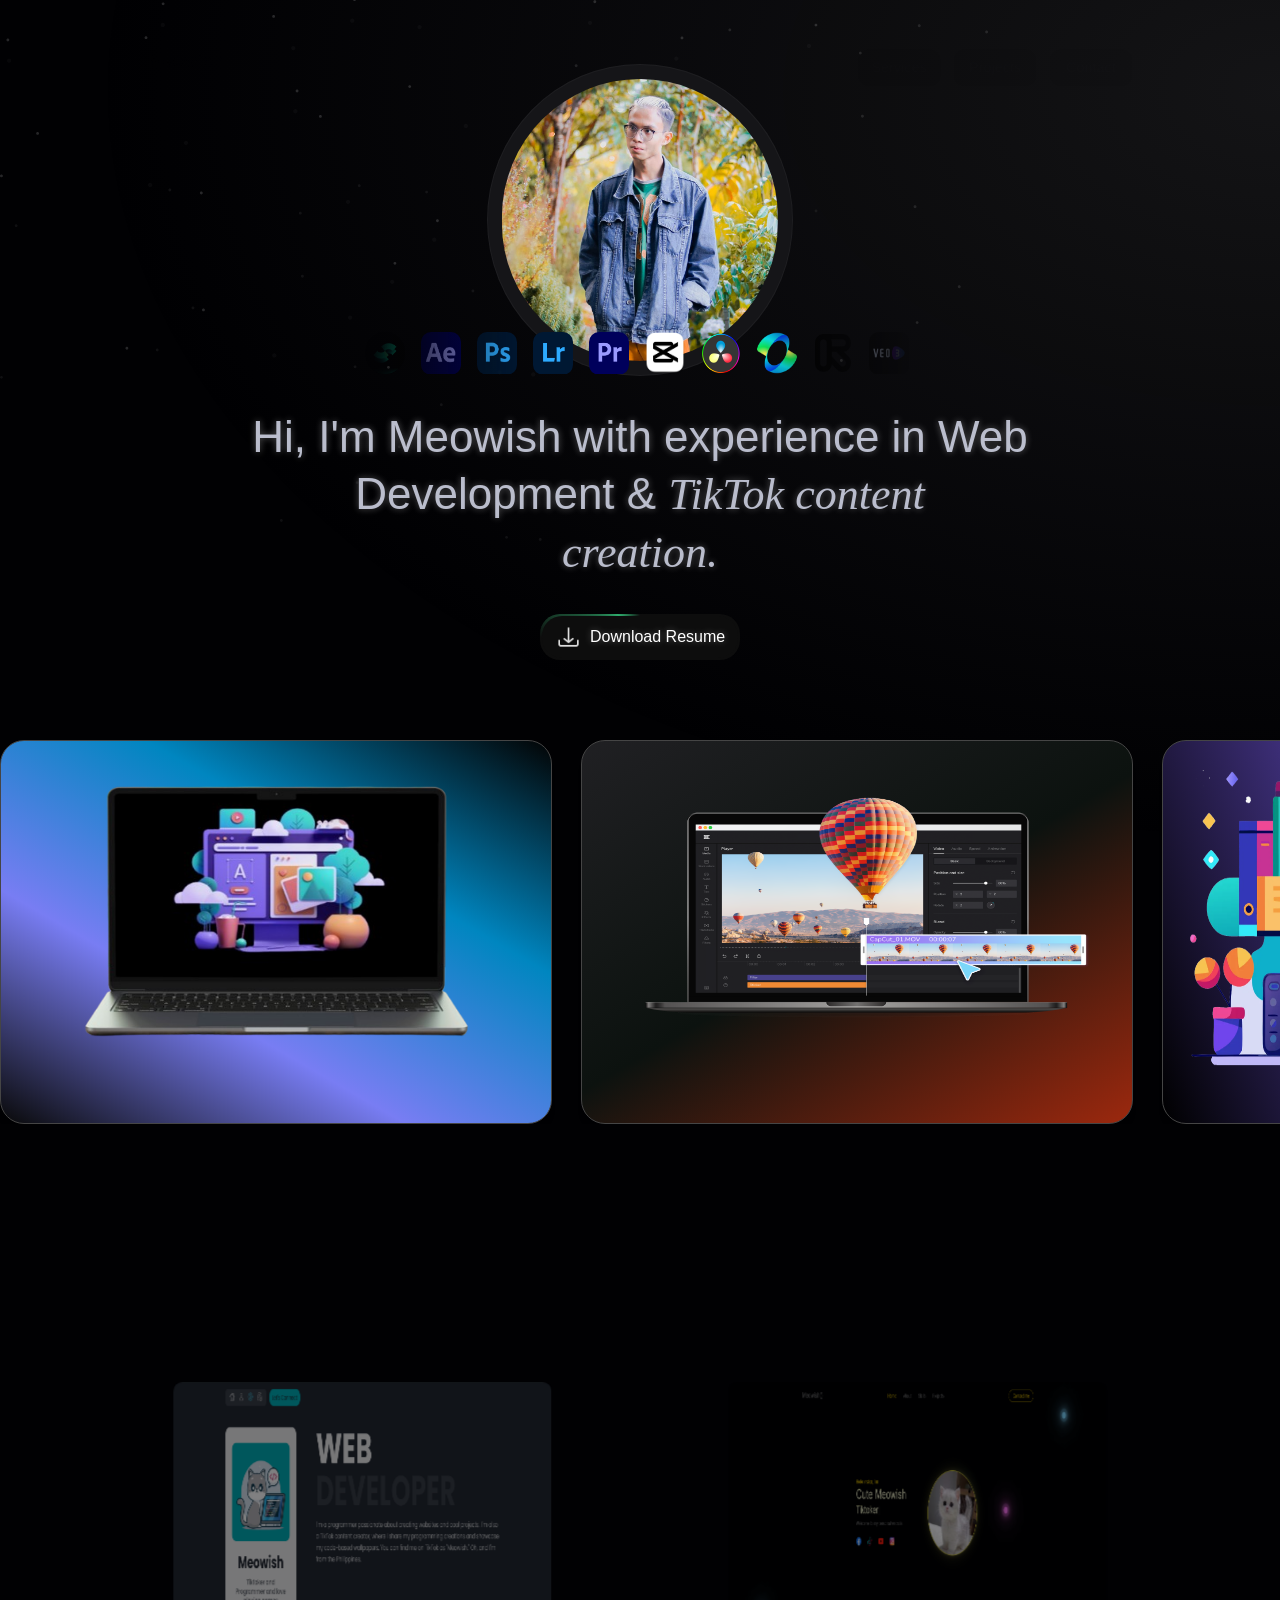
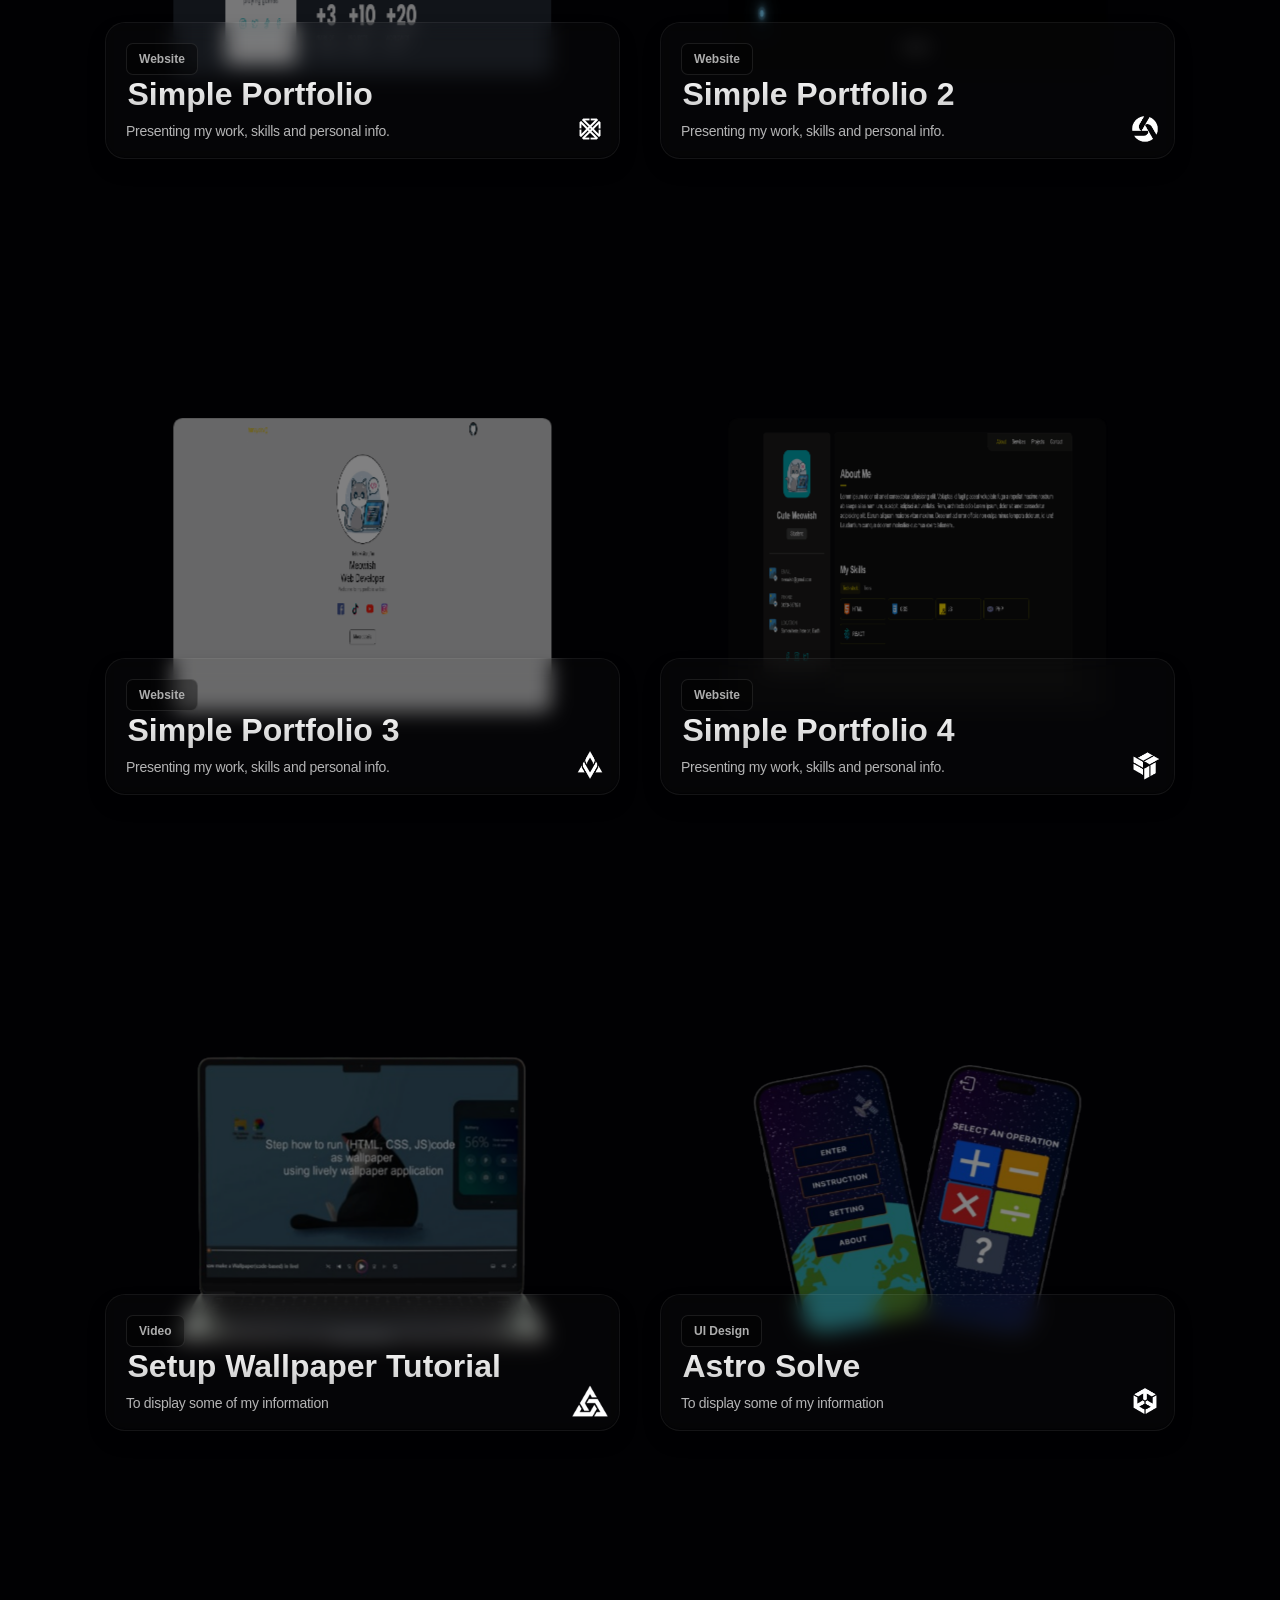
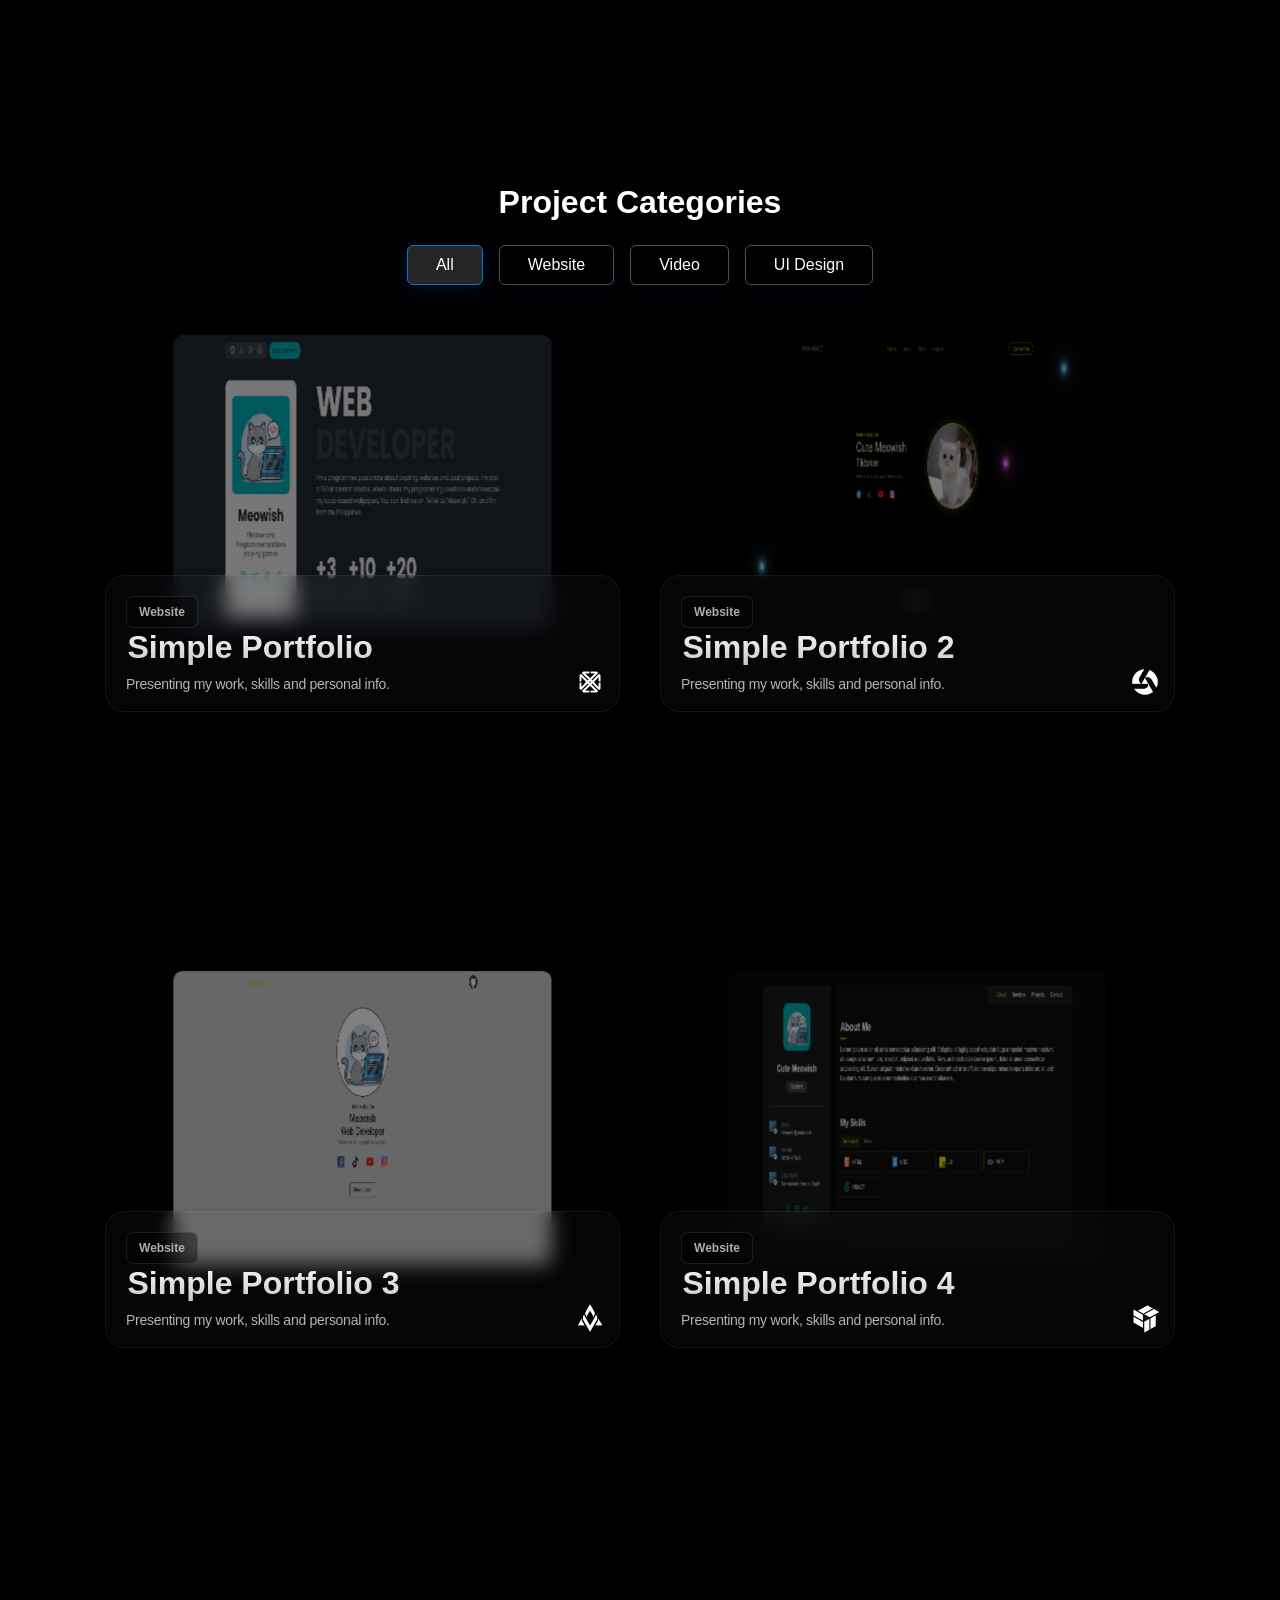
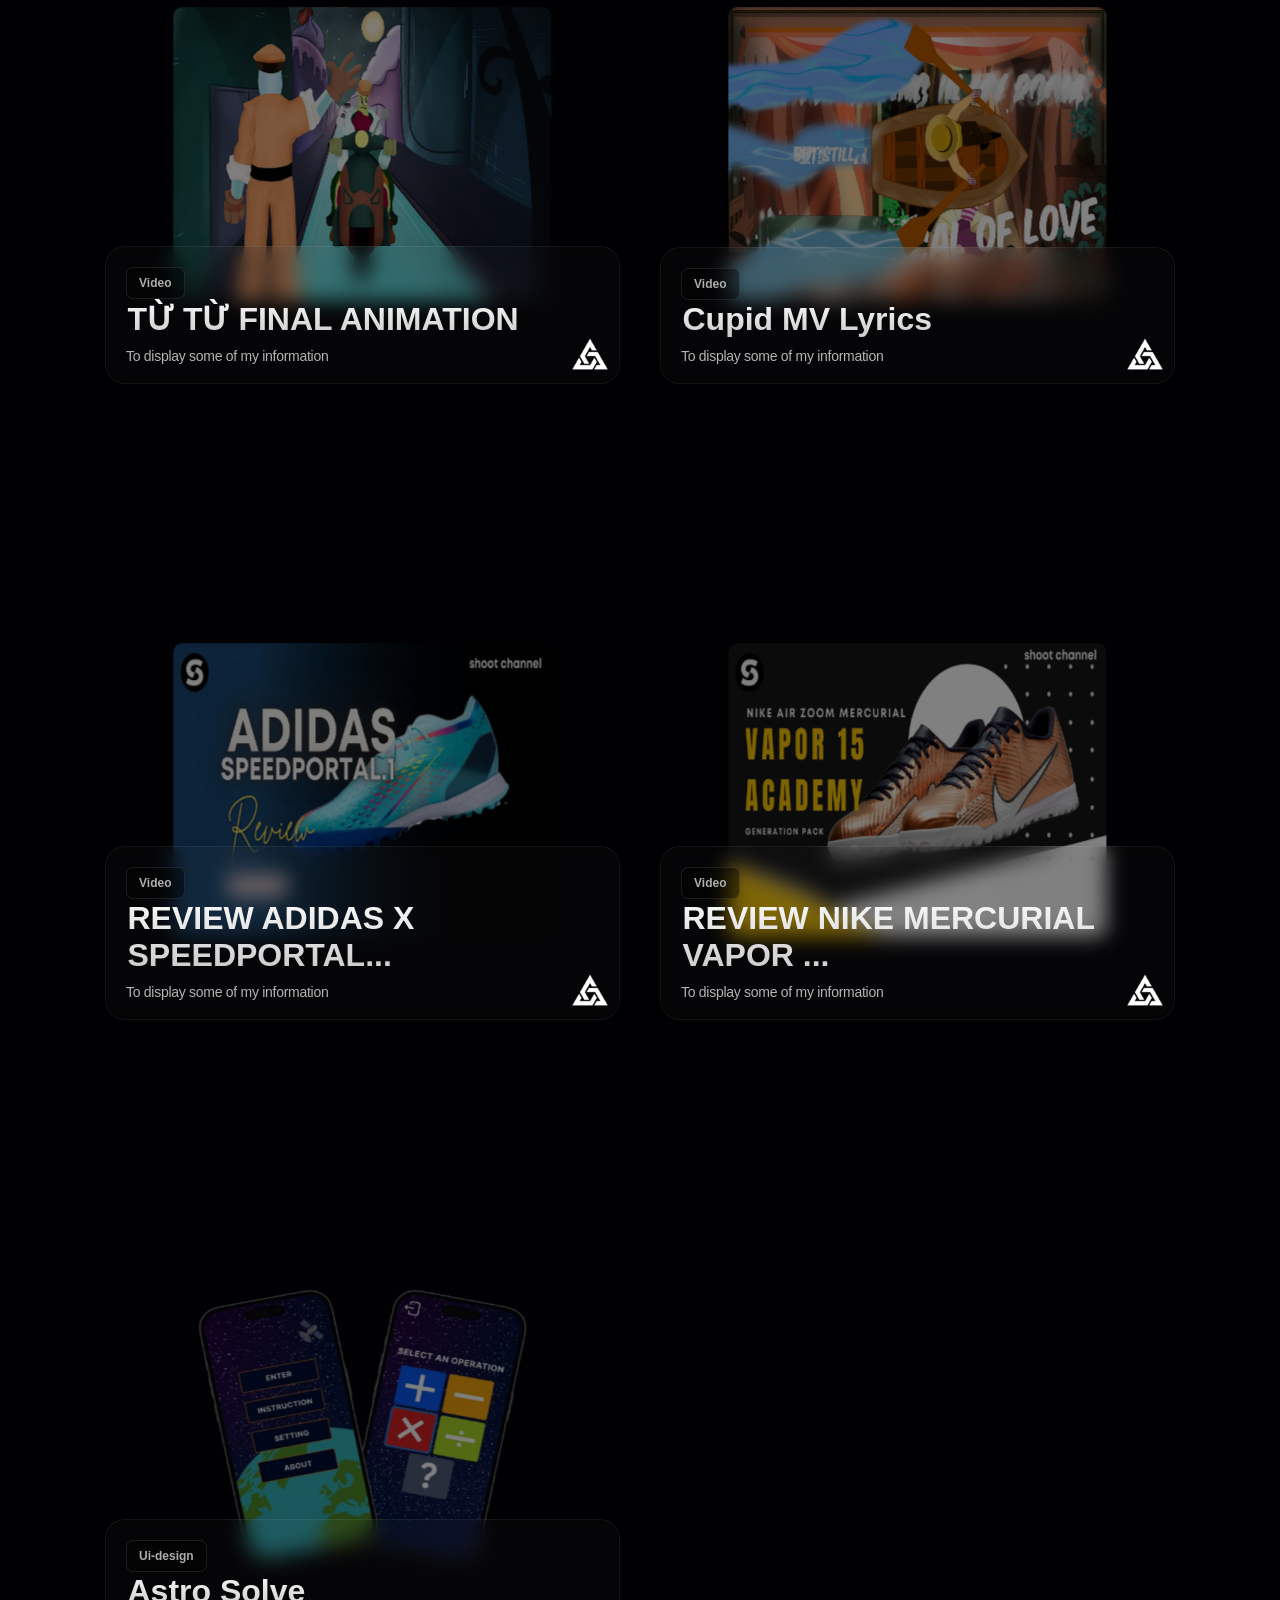
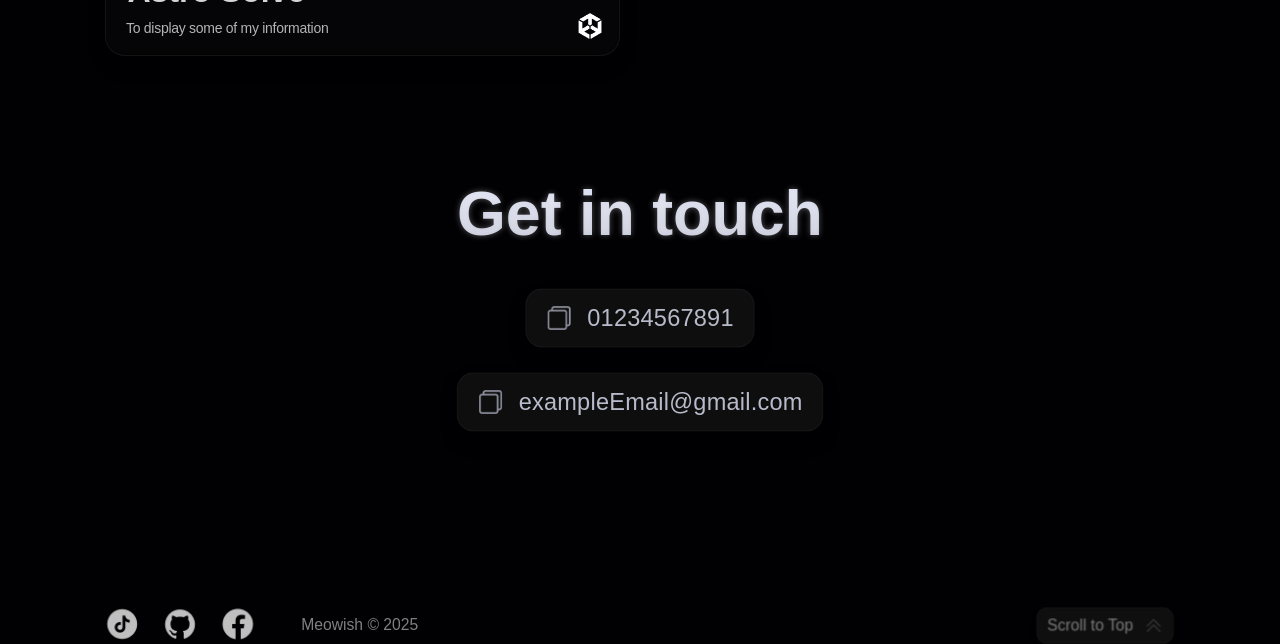
==== commit ad396ae0: "update video" ====
--- a/Editable Portfolio Website.html
+++ b/Editable Portfolio Website.html
@@ -268,7 +268,7 @@
     <div class="wrapper">
       <section id="projects-section">
         <div class="projects-card-container d-grid">
-          <div class="project-card" data-id="0" onclick= "{() => {console.log('cc')}}">
+          <div class="project-card" data-id="0" onclick="{() => {console.log('cc')}}">
             <div class="blur-img-container">
               <div class="img-wrapper">
                 <img src="./Editable Portfolio Website_files/project-image1.png">
@@ -365,6 +365,184 @@
           </div>
         </div>
       </section>
+    </div>
+
+    <link rel="stylesheet" href="./Editable Portfolio Website_files/project-categories-section.css">
+    <div class="wrapper">
+      <section id="project-categories-section">
+        <h2 class="heading">Project Categories</h2>
+        <div class="project-categories-tabs">
+          <button class="category-tab active" data-category="all">All</button>
+          <button class="category-tab" data-category="website">Website</button>
+          <button class="category-tab" data-category="video">Video</button>
+          <button class="category-tab" data-category="ui-design">UI Design</button>
+        </div>
+        <div class="projects-card-container d-grid" id="filtered-projects">
+          <!-- Projects will be filtered and shown here by JavaScript -->
+        </div>
+      </section>
+      <script>
+        // Collect all project data from the existing project cards
+        const allProjects = [
+          {
+            type: 'website',
+            name: 'Simple Portfolio',
+            description: 'Presenting my work, skills and personal info.',
+            image: './Editable Portfolio Website_files/project-image1.png',
+            logo: './Editable Portfolio Website_files/project logo 1.png'
+          },
+          {
+            type: 'website',
+            name: 'Simple Portfolio 2',
+            description: 'Presenting my work, skills and personal info.',
+            image: './Editable Portfolio Website_files/project-image2.png',
+            logo: './Editable Portfolio Website_files/project logo 2.png'
+          },
+          {
+            type: 'website',
+            name: 'Simple Portfolio 3',
+            description: 'Presenting my work, skills and personal info.',
+            image: './Editable Portfolio Website_files/project-image3.png',
+            logo: './Editable Portfolio Website_files/project logo 3.png'
+          },
+          {
+            type: 'website',
+            name: 'Simple Portfolio 4',
+            description: 'Presenting my work, skills and personal info.',
+            image: './Editable Portfolio Website_files/project-image4.png',
+            logo: './Editable Portfolio Website_files/project logo 4.png'
+          },
+          {
+            type: 'video',
+            name: 'TỪ TỪ FINAL ANIMATION',
+            description: 'To display some of my information',
+            image: './Editable Portfolio Website_files/Themenail/tutu.png',
+            logo: './Editable Portfolio Website_files/project logo 5.png',
+            videoUrl: 'https://www.youtube.com/watch?v=dS089syvOeA'
+          },
+          {
+            type: 'video',
+            name: 'Cupid MV Lyrics',
+            description: 'To display some of my information',
+            image: './Editable Portfolio Website_files/Themenail/Cupid.jpg',
+            logo: './Editable Portfolio Website_files/project logo 5.png',
+            videoUrl: 'https://www.youtube.com/watch?v=chIACJhPsFA'
+          },
+          {
+            type: 'video',
+            name: 'REVIEW ADIDAS X SPEEDPORTAL...',
+            description: 'To display some of my information',
+            image: './Editable Portfolio Website_files/Themenail/adidas.jpg',
+            logo: './Editable Portfolio Website_files/project logo 5.png',
+            videoUrl: 'https://www.youtube.com/watch?v=UyV2kj2IHDE'
+          },
+          {
+            type: 'video',
+            name: 'REVIEW NIKE MERCURIAL VAPOR ...',
+            description: 'To display some of my information',
+            image: './Editable Portfolio Website_files/Themenail/nike.jpg',
+            logo: './Editable Portfolio Website_files/project logo 5.png',
+            videoUrl: 'https://www.youtube.com/watch?v=8Ti7u-e0hRQ'
+          },
+          {
+            type: 'ui-design',
+            name: 'Astro Solve',
+            description: 'To display some of my information',
+            image: './Editable Portfolio Website_files/project-image6.png',
+            logo: './Editable Portfolio Website_files/project logo 6.png'
+          }
+        ];
+
+        function renderProjects(category) {
+          const container = document.getElementById('filtered-projects');
+          container.innerHTML = '';
+          const filtered = category === 'all'
+            ? allProjects
+            : allProjects.filter(p => p.type === category);
+          filtered.forEach((p, idx) => {
+            container.innerHTML += `
+              <div class="project-card" data-id="${idx}">
+                <div class="blur-img-container">
+                  <div class="img-wrapper">
+                    <img src="${p.image}">
+                  </div>
+                </div>
+                <img class="project-image" src="${p.image}" alt="project-image">
+                <div class="project-details">
+                  <p class="project-type">${p.type.charAt(0).toUpperCase() + p.type.slice(1)}</p>
+                  <h3 class="project-name">${p.name}</h3>
+                  <p class="project-description">${p.description}</p>
+                  <img class="project-logo" src="${p.logo}">
+                </div>
+              </div>
+            `;
+          });
+        }
+
+        // Initial render
+        renderProjects('all');
+        // Fix for YouTube videos that require "Watch on YouTube" (like Cupid MV Lyrics)
+        // Một số video bị chủ sở hữu chặn nhúng (embed) nên khi mở trong iframe sẽ hiện "Video không có sẵn" hoặc "Xem trên YouTube".
+        // Đây là chính sách của YouTube, không thể vượt qua bằng code.
+        // Nếu video bị chặn nhúng, iframe sẽ không phát được, chỉ hiện thông báo của YouTube.
+        // Bạn có thể hướng dẫn người dùng bấm nút "Xem trên YouTube" trong popup, hoặc thêm nút mở video trên YouTube như sau:
+
+        function createVideoPopup(videoUrl, project) {
+          let embedUrl = '';
+          const ytMatch = videoUrl.match(/(?:youtube\.com\/watch\?v=|youtu\.be\/)([A-Za-z0-9_-]+)/);
+          if (ytMatch) {
+            embedUrl = `https://www.youtube.com/embed/${ytMatch[1]}?autoplay=1`;
+          } else {
+            embedUrl = videoUrl;
+          }
+          let popup = document.createElement('div');
+          popup.className = 'project-popup';
+          popup.style = `
+            position:fixed;top:0;left:0;width:100vw;height:100vh;z-index:9999;
+            background:rgba(0,0,0,0.7);display:flex;align-items:center;justify-content:center;
+          `;
+          popup.innerHTML = `
+            <div style="background:#222;padding:32px 24px 24px 24px;border-radius:16px;max-width:90vw;max-height:90vh;overflow:auto;position:relative;box-shadow:0 8px 32px #000a;">
+              <button style="position:absolute;top:12px;right:16px;font-size:2rem;background:none;border:none;color:#fff;cursor:pointer;" aria-label="Close">&times;</button>
+              <div style="width:100%;max-width:560px;margin:0 auto 16px auto;">
+          <div style="position:relative;padding-bottom:56.25%;height:0;overflow:hidden;border-radius:12px;">
+            <iframe src="${embedUrl}" frameborder="0" allow="autoplay; encrypted-media" allowfullscreen
+              style="position:absolute;top:0;left:0;width:100%;height:100%;border-radius:12px;background:#000;"></iframe>
+          </div>
+              </div>
+              <h2 style="color:#fff;margin:0 0 8px 0;">${project.name}</h2>
+              <p style="color:#aaa;margin:0 0 12px 0;">${project.description}</p>
+              <a href="${videoUrl}" target="_blank" rel="noopener" style="display:inline-block;margin-top:8px;color:#4af;text-decoration:underline;font-size:1.1em;">Xem trên YouTube</a>
+              <div style="color:#888;font-size:0.95em;margin-top:4px;">Nếu video không phát được, hãy bấm "Xem trên YouTube".</div>
+            </div>
+          `;
+          document.body.appendChild(popup);
+          popup.addEventListener('click', function (ev) {
+            if (ev.target === popup || ev.target.tagName === 'BUTTON') popup.remove();
+          });
+        }
+        // Override click event for video projects to show embedded player
+        document.getElementById('filtered-projects').addEventListener('click', function (e) {
+          let card = e.target.closest('.project-card');
+          if (!card) return;
+          const idx = card.getAttribute('data-id');
+          const category = document.querySelector('.category-tab.active').dataset.category;
+          const filtered = category === 'all' ? allProjects : allProjects.filter(p => p.type === category);
+          const project = filtered[idx];
+          if (project.videoUrl && (e.target.classList.contains('project-image') || e.target.closest('.img-wrapper'))) {
+            createVideoPopup(project.videoUrl, project);
+          }
+        });
+
+        // Tab click event
+        document.querySelectorAll('.category-tab').forEach(btn => {
+          btn.addEventListener('click', function () {
+            document.querySelectorAll('.category-tab').forEach(b => b.classList.remove('active'));
+            this.classList.add('active');
+            renderProjects(this.dataset.category);
+          });
+        });
+      </script>
     </div>
 
     <div class="wrapper">
--- a/Editable Portfolio Website_files/project-categories-section.css
+++ b/Editable Portfolio Website_files/project-categories-section.css
@@ -0,0 +1,256 @@
+/* Project Categories Button Styles */
+.project-categories-section {
+    padding: 40px 0;
+    background: #f9f9f9;
+}
+
+/* Update button style to match site design */
+.category-tab {
+    background: #000000;
+    border: 1px solid #4e4e4e;
+    border-radius: 6px;
+    padding: 10px 28px;
+    font-size: 1rem;
+    color: #fff;
+    cursor: pointer;
+    font-weight: 500;
+    box-shadow: 0 2px 8px rgba(0,120,212,0.08);
+    transition: background 0.2s, color 0.2s, box-shadow 0.2s;
+    outline: none;
+}
+
+.category-tab.active,
+.category-tab:hover {
+    background: #005fa3;
+    color: #fff;
+    box-shadow: 0 4px 16px rgba(0,120,212,0.13);
+}
+
+.heading {
+    font-size: 2rem;
+    font-weight: bold;
+    text-align: center;
+    margin-bottom: 24px;
+    color: #ffffff;
+}
+
+.project-categories-tabs {
+    display: flex;
+    justify-content: center;
+    gap: 16px;
+    margin-bottom: 32px;
+}
+
+.category-tab.active,
+.category-tab:hover {
+    background: #252627;
+    color: #fff;
+    border-color: #0078d4;
+}
+
+.project-categories-title {
+    font-size: 2rem;
+    font-weight: bold;
+    text-align: center;
+    margin-bottom: 24px;
+    color: #222;
+}
+
+.project-categories-list {
+    display: flex;
+    flex-wrap: wrap;
+    justify-content: center;
+    gap: 16px;
+    list-style: none;
+    padding: 0;
+    margin: 0;
+}
+
+.project-category-item {
+    background: #fff;
+    border-radius: 8px;
+    box-shadow: 0 2px 8px rgba(0,0,0,0.06);
+    padding: 16px 32px;
+    font-size: 1rem;
+    color: #333;
+    cursor: pointer;
+    transition: background 0.2s, color 0.2s;
+}
+
+.project-category-item:hover,
+.project-category-item.active {
+    background: #0078d4;
+    color: #fff;
+}
+/* .project-categories-section {
+    padding: 40px 0;
+    background: #f9f9f9;
+}
+
+.heading {
+    font-size: 2rem;
+    font-weight: bold;
+    text-align: center;
+    margin-bottom: 24px;
+    color: #222;
+}
+
+.project-categories-tabs {
+    display: flex;
+    justify-content: center;
+    gap: 16px;
+    margin-bottom: 32px;
+}
+
+.category-tab {
+    background: #fff;
+    border: 1px solid #0078d4;
+    border-radius: 6px;
+    padding: 10px 28px;
+    font-size: 1rem;
+    color: #0078d4;
+    cursor: pointer;
+    transition: background 0.2s, color 0.2s, border 0.2s;
+    outline: none;
+}
+
+.category-tab.active,
+.category-tab:hover {
+    background: #0078d4;
+    color: #fff;
+    border-color: #0078d4;
+}
+
+.projects-card-container.d-grid {
+    display: grid;
+    grid-template-columns: repeat(auto-fit, minmax(260px, 1fr));
+    gap: 24px;
+    padding: 0 16px;
+}
+
+.project-card {
+    background: #fff;
+    border-radius: 10px;
+    box-shadow: 0 2px 12px rgba(0,0,0,0.07);
+    overflow: hidden;
+    transition: transform 0.18s, box-shadow 0.18s;
+    display: flex;
+    flex-direction: column;
+    align-items: center;
+    padding-bottom: 18px;
+    position: relative;
+}
+
+.project-card:hover {
+    transform: translateY(-6px) scale(1.03);
+    box-shadow: 0 6px 24px rgba(0,0,0,0.13);
+}
+
+.blur-img-container {
+    width: 100%;
+    height: 120px;
+    overflow: hidden;
+    position: relative;
+    background: #e6e6e6;
+}
+
+.img-wrapper {
+    width: 100%;
+    height: 100%;
+    display: flex;
+    align-items: center;
+    justify-content: center;
+}
+
+.blur-img-container img {
+    width: 100%;
+    height: 100%;
+    object-fit: cover;
+    filter: blur(8px) brightness(0.95);
+    opacity: 0.7;
+}
+
+.project-image {
+    width: 90%;
+    max-width: 220px;
+    margin-top: -70px;
+    border-radius: 8px;
+    box-shadow: 0 2px 8px rgba(0,0,0,0.08);
+    background: #fff;
+    z-index: 1;
+    position: relative;
+}
+
+.project-details {
+    padding: 18px 12px 0 12px;
+    text-align: center;
+}
+
+.project-type {
+    font-size: 0.95rem;
+    color: #0078d4;
+    font-weight: 500;
+    margin-bottom: 4px;
+}
+
+.project-name {
+    font-size: 1.2rem;
+    font-weight: bold;
+    margin: 6px 0 8px 0;
+    color: #222;
+}
+
+.project-description {
+    font-size: 1rem;
+    color: #555;
+    margin-bottom: 12px;
+}
+
+.project-logo {
+    width: 38px;
+    height: 38px;
+    object-fit: contain;
+    border-radius: 50%;
+    background: #f3f3f3;
+    margin-top: 6px;
+    box-shadow: 0 1px 4px rgba(0,0,0,0.07);
+}
+.project-categories-section {
+    padding: 40px 0;
+    background: #f9f9f9;
+}
+
+.project-categories-title {
+    font-size: 2rem;
+    font-weight: bold;
+    text-align: center;
+    margin-bottom: 24px;
+    color: #222;
+}
+
+.project-categories-list {
+    display: flex;
+    flex-wrap: wrap;
+    justify-content: center;
+    gap: 16px;
+    list-style: none;
+    padding: 0;
+    margin: 0;
+}
+
+.project-category-item {
+    background: #fff;
+    border-radius: 8px;
+    box-shadow: 0 2px 8px rgba(0,0,0,0.06);
+    padding: 16px 32px;
+    font-size: 1rem;
+    color: #333;
+    cursor: pointer;
+    transition: background 0.2s, color 0.2s;
+}
+
+.project-category-item:hover,
+.project-category-item.active {
+    background: #0078d4;
+    color: #fff;
+} */
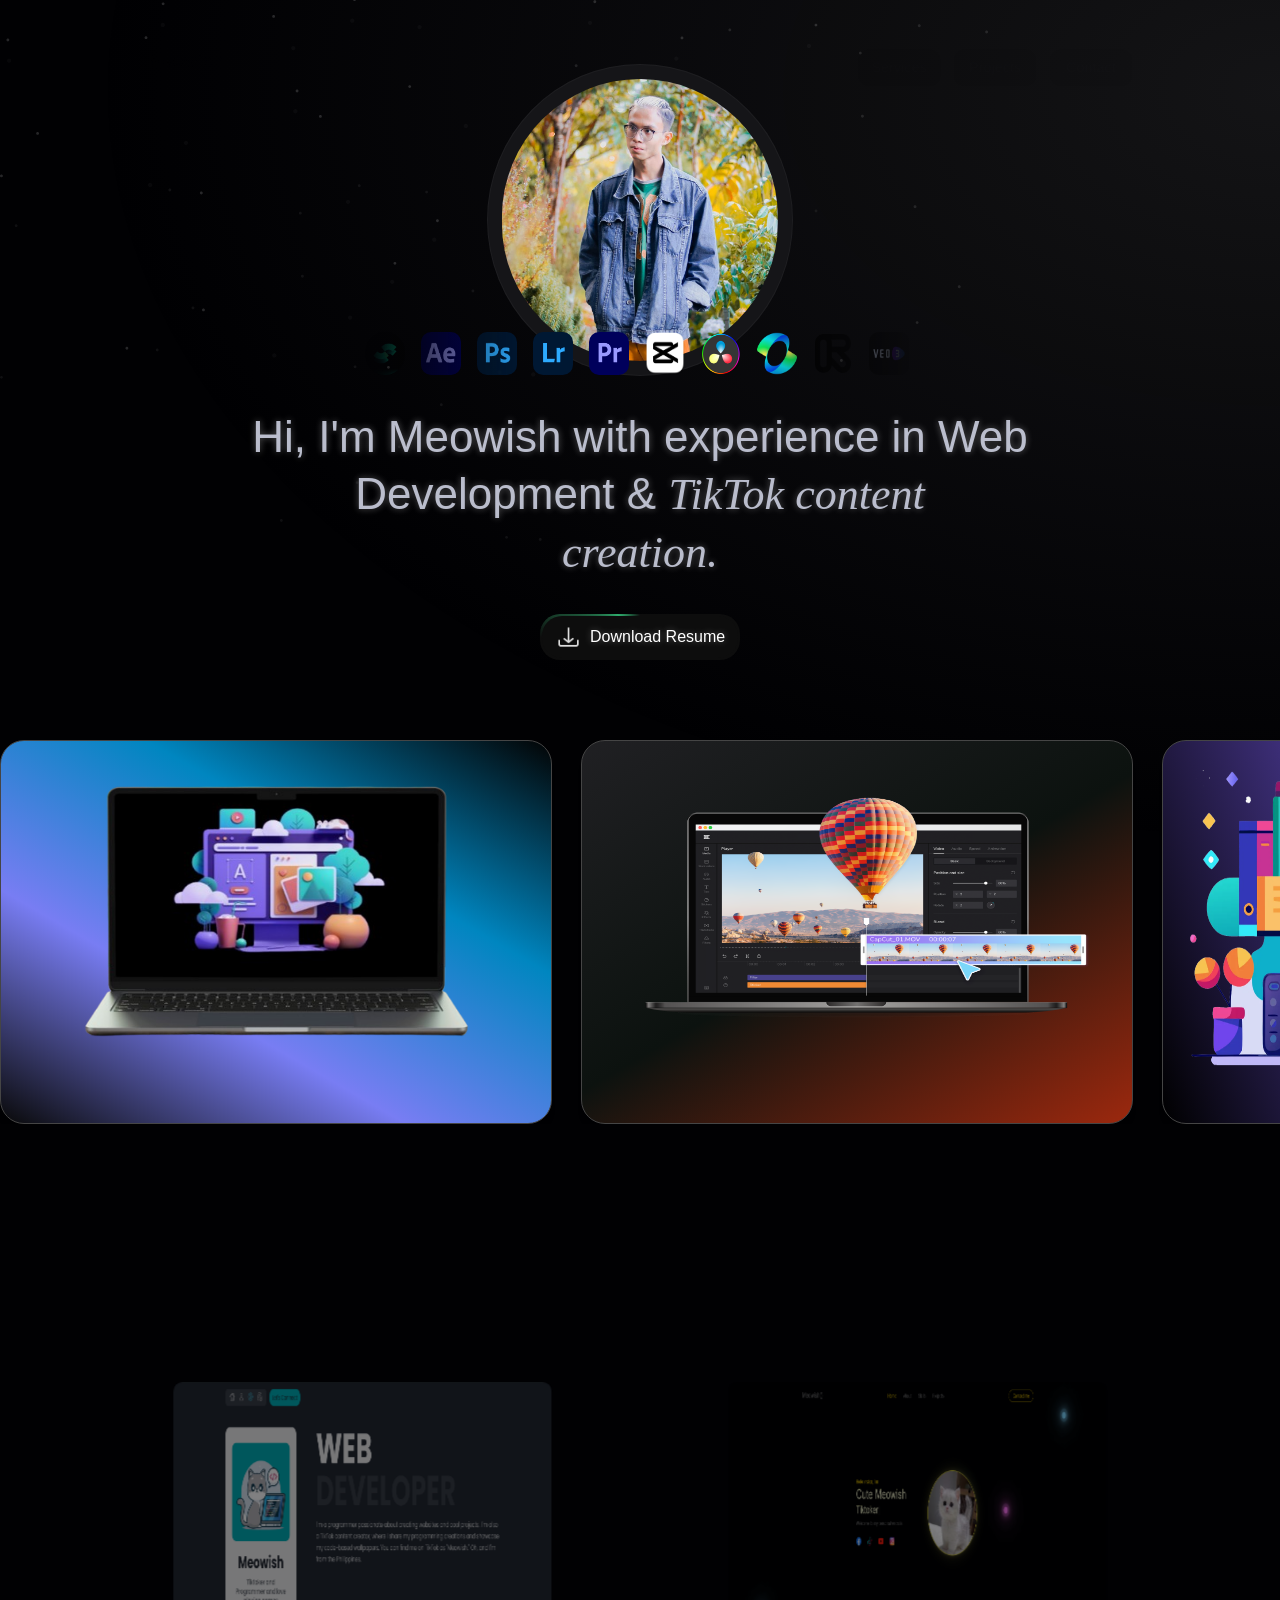
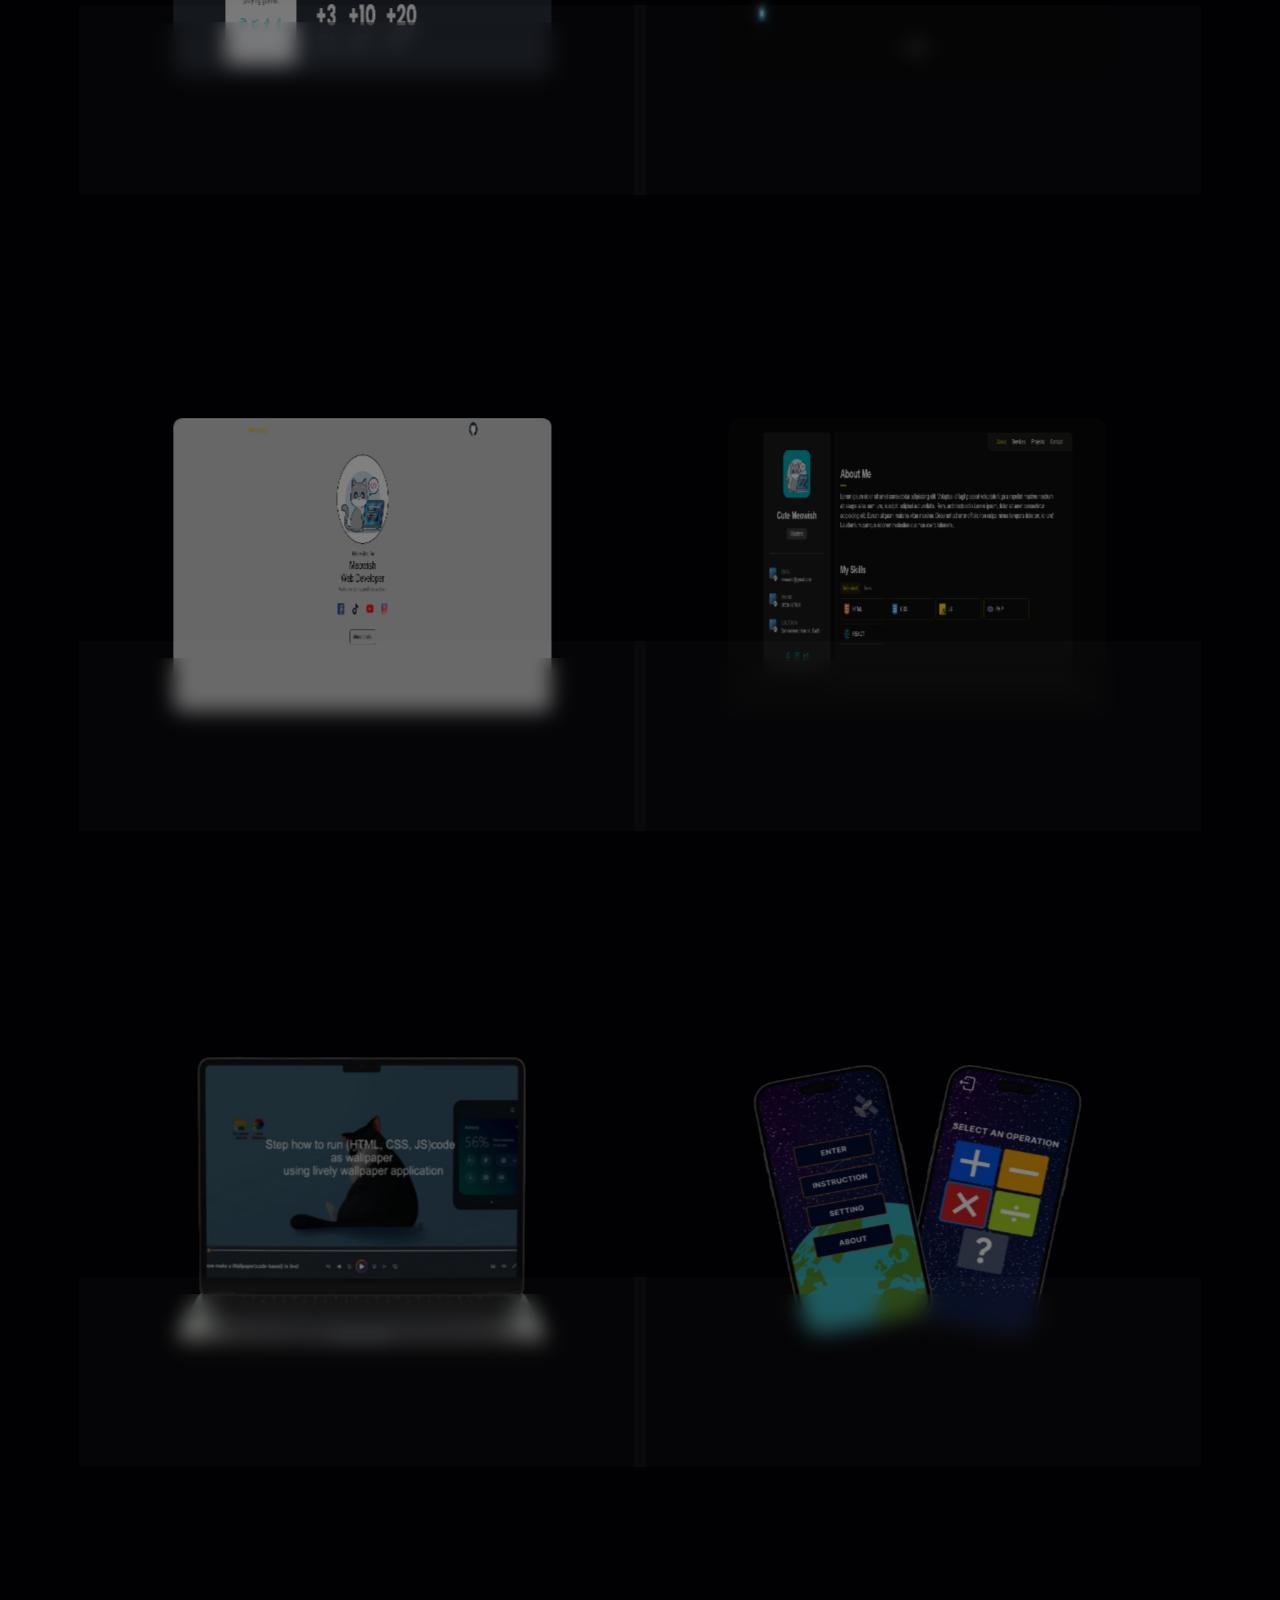
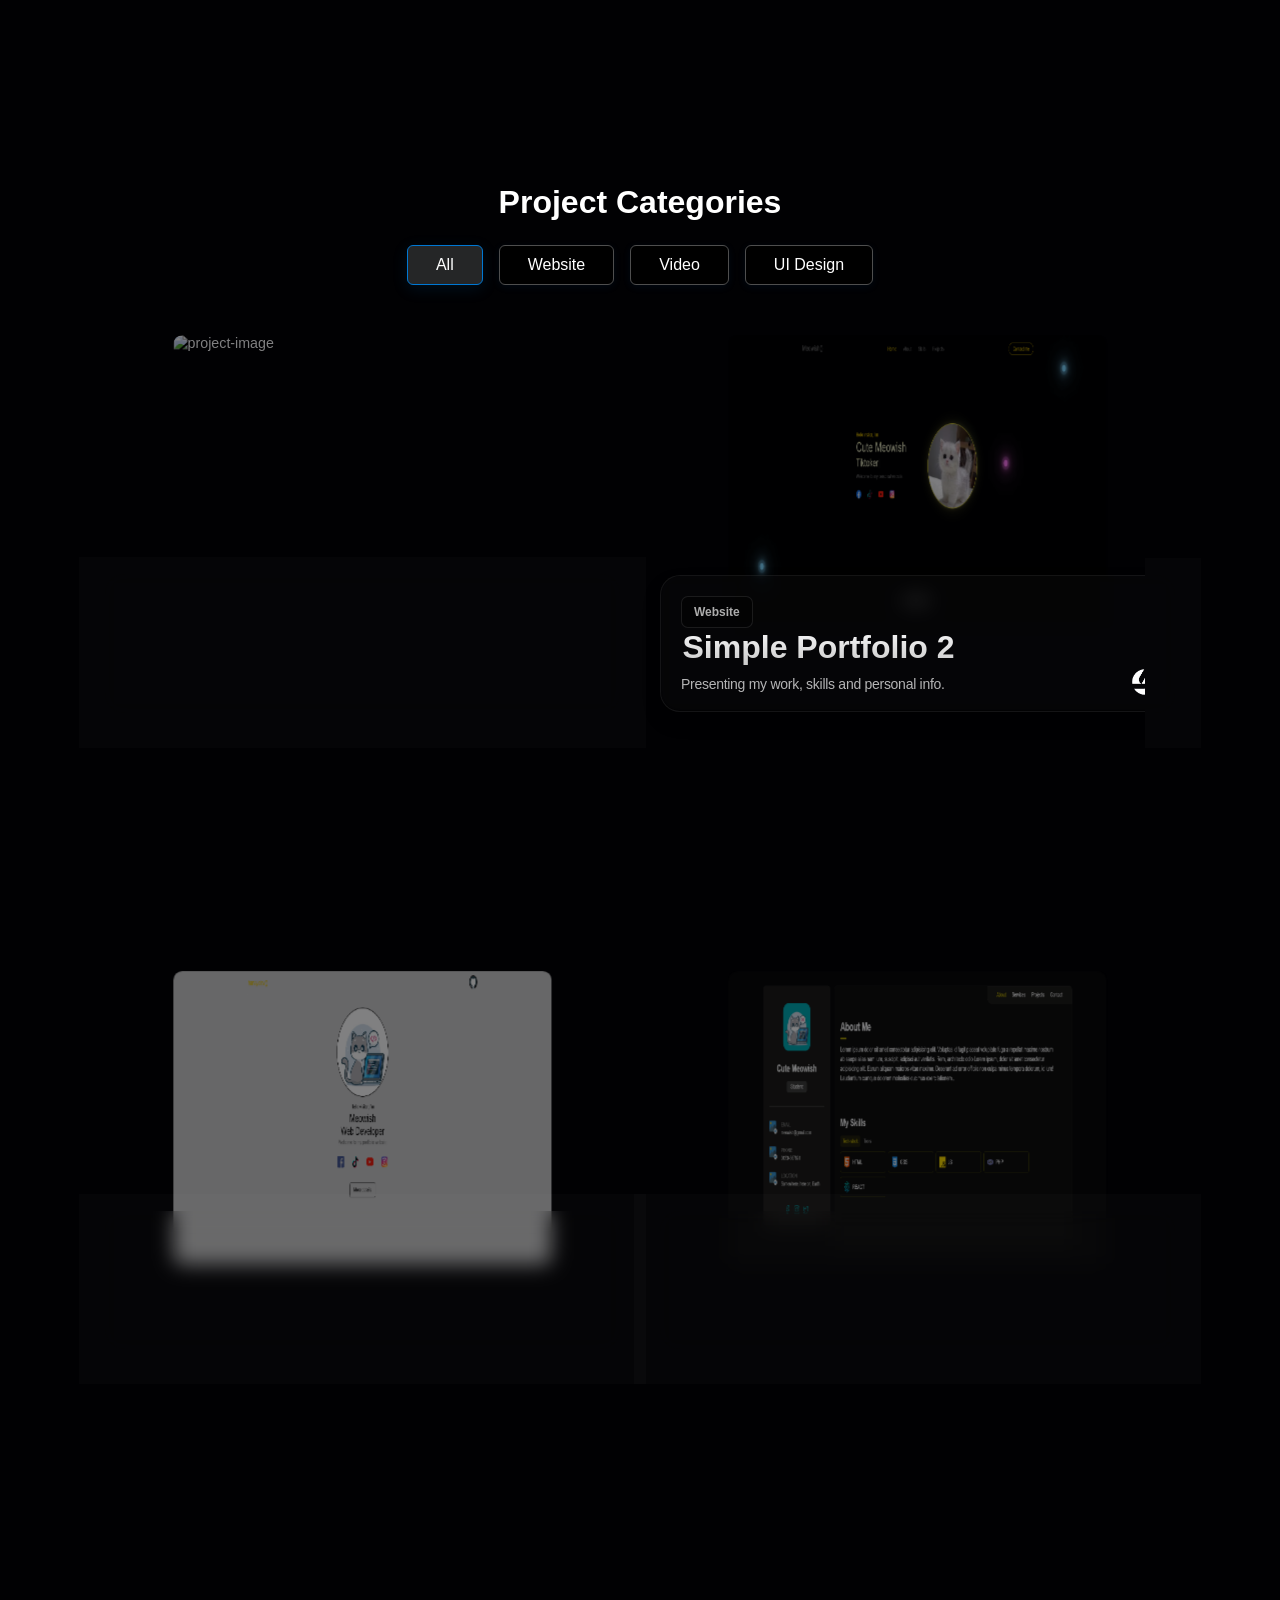
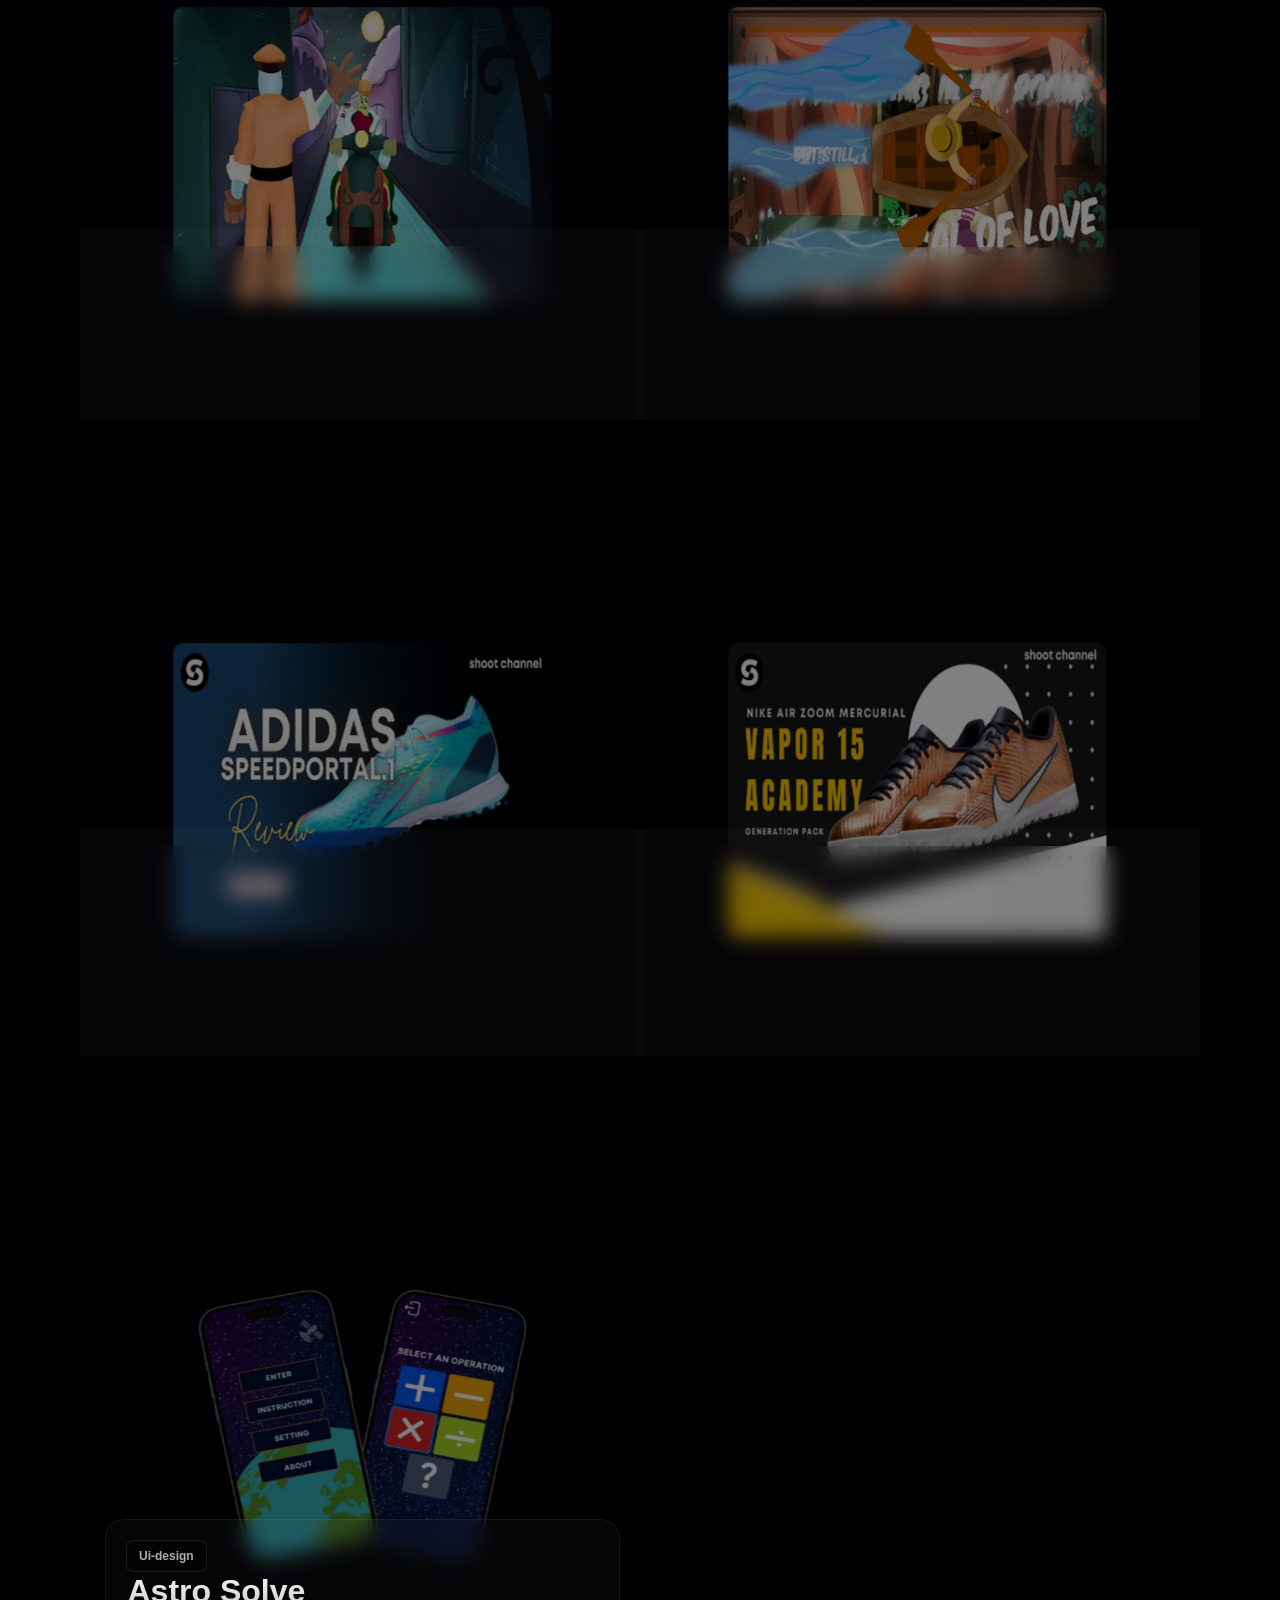
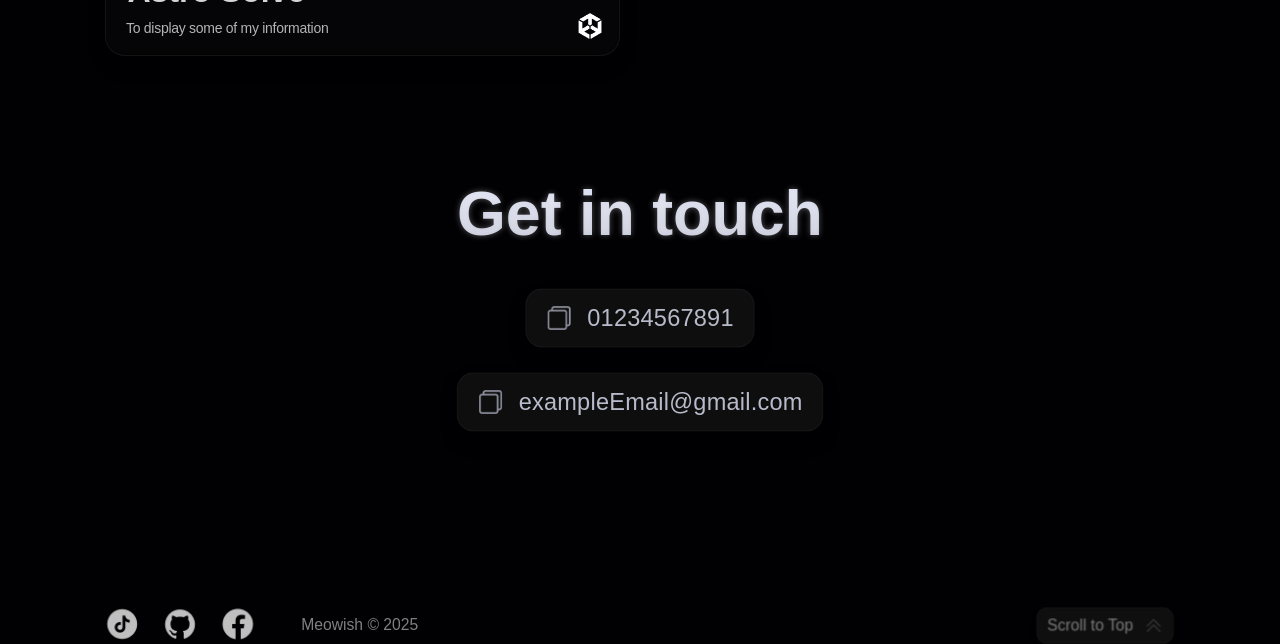
==== commit ecc68070: "update project" ====
--- a/Editable Portfolio Website.html
+++ b/Editable Portfolio Website.html
@@ -386,9 +386,9 @@
         const allProjects = [
           {
             type: 'website',
-            name: 'Simple Portfolio',
+            name: 'Job Kiến Trẻ',
             description: 'Presenting my work, skills and personal info.',
-            image: './Editable Portfolio Website_files/project-image1.png',
+            image: './Editable Portfolio Website_files/Themenail/KienTre.JPG',
             logo: './Editable Portfolio Website_files/project logo 1.png'
           },
           {
@@ -542,6 +542,53 @@
             renderProjects(this.dataset.category);
           });
         });
+
+        function createWebProjectPopup(project) {
+          // Simulate a PDF-like viewer with white pages for web projects
+          let popup = document.createElement('div');
+          popup.className = 'project-popup';
+          popup.style = `
+            position:fixed;top:0;left:0;width:100vw;height:100vh;z-index:9999;
+            background:rgba(0,0,0,0.7);display:flex;align-items:center;justify-content:center;
+          `;
+          // Fake pages: just repeat the project image and info for demo, you can customize as needed
+          let pagesHtml = '';
+          for (let i = 1; i <= 3; i++) {
+            pagesHtml += `
+              <div style="background:#fff;border-radius:12px;box-shadow:0 2px 16px #0002;margin-bottom:32px;padding:32px 24px;min-width:320px;max-width:480px;">
+                <h2 style="color:#222;margin-top:0;">${project.name} - Page ${i}</h2>
+                <img src="${project.image}" alt="project-image" style="width:100%;border-radius:8px;margin-bottom:16px;">
+                <p style="color:#444;">${project.description}</p>
+              </div>
+            `;
+          }
+          popup.innerHTML = `
+            <div style="background:none;padding:0;max-width:90vw;max-height:90vh;overflow:auto;position:relative;">
+              <button style="position:fixed;top:24px;right:36px;font-size:2rem;background:none;border:none;color:#fff;cursor:pointer;z-index:10001;" aria-label="Close">&times;</button>
+              <div style="display:flex;flex-direction:column;align-items:center;padding:48px 0;">
+                ${pagesHtml}
+              </div>
+            </div>
+          `;
+          document.body.appendChild(popup);
+          popup.addEventListener('click', function (ev) {
+            if (ev.target === popup || ev.target.tagName === 'BUTTON') popup.remove();
+          });
+        }
+
+        // Add click event for website projects
+        document.getElementById('filtered-projects').addEventListener('click', function (e) {
+          let card = e.target.closest('.project-card');
+          if (!card) return;
+          const idx = card.getAttribute('data-id');
+          const category = document.querySelector('.category-tab.active').dataset.category;
+          const filtered = category === 'all' ? allProjects : allProjects.filter(p => p.type === category);
+          const project = filtered[idx];
+          // Video handled above, now handle website
+          if (project.type === 'website' && (e.target.classList.contains('project-image') || e.target.closest('.img-wrapper'))) {
+            createWebProjectPopup(project);
+          }
+        });
       </script>
     </div>
 
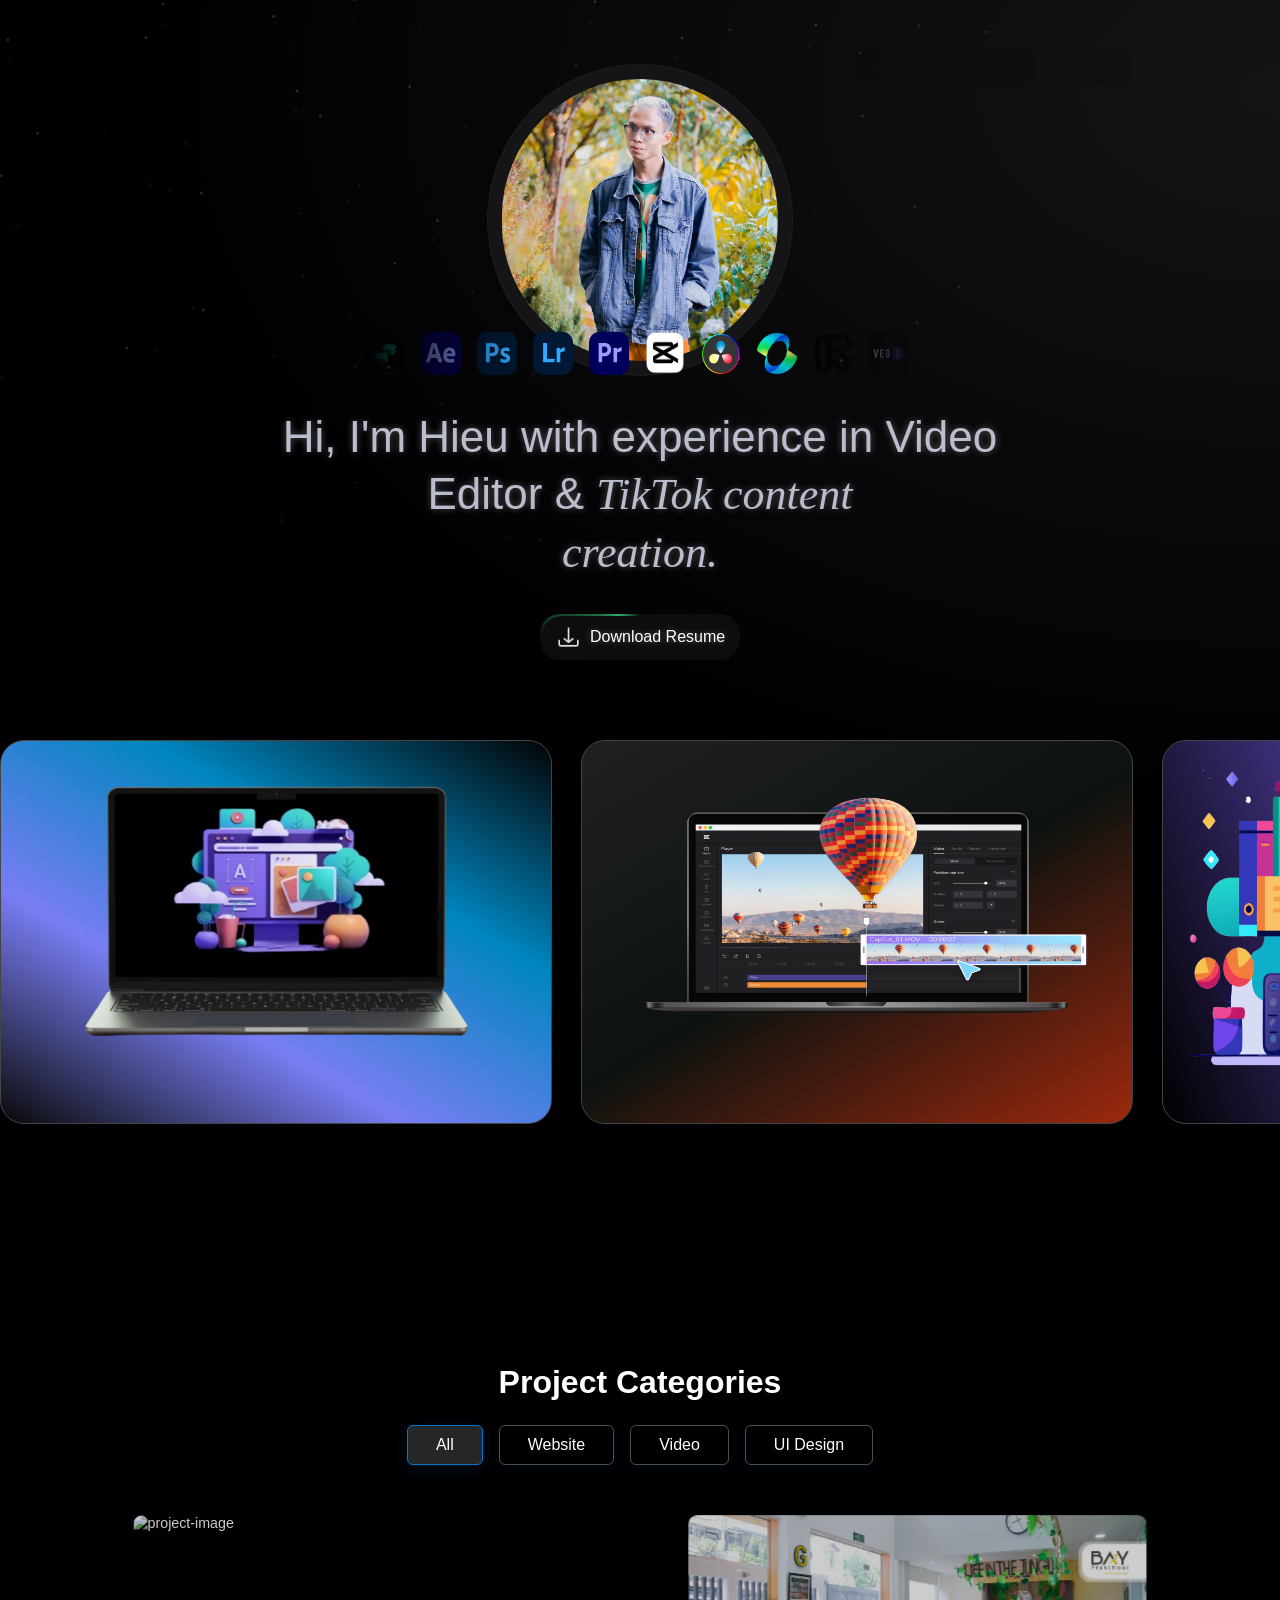
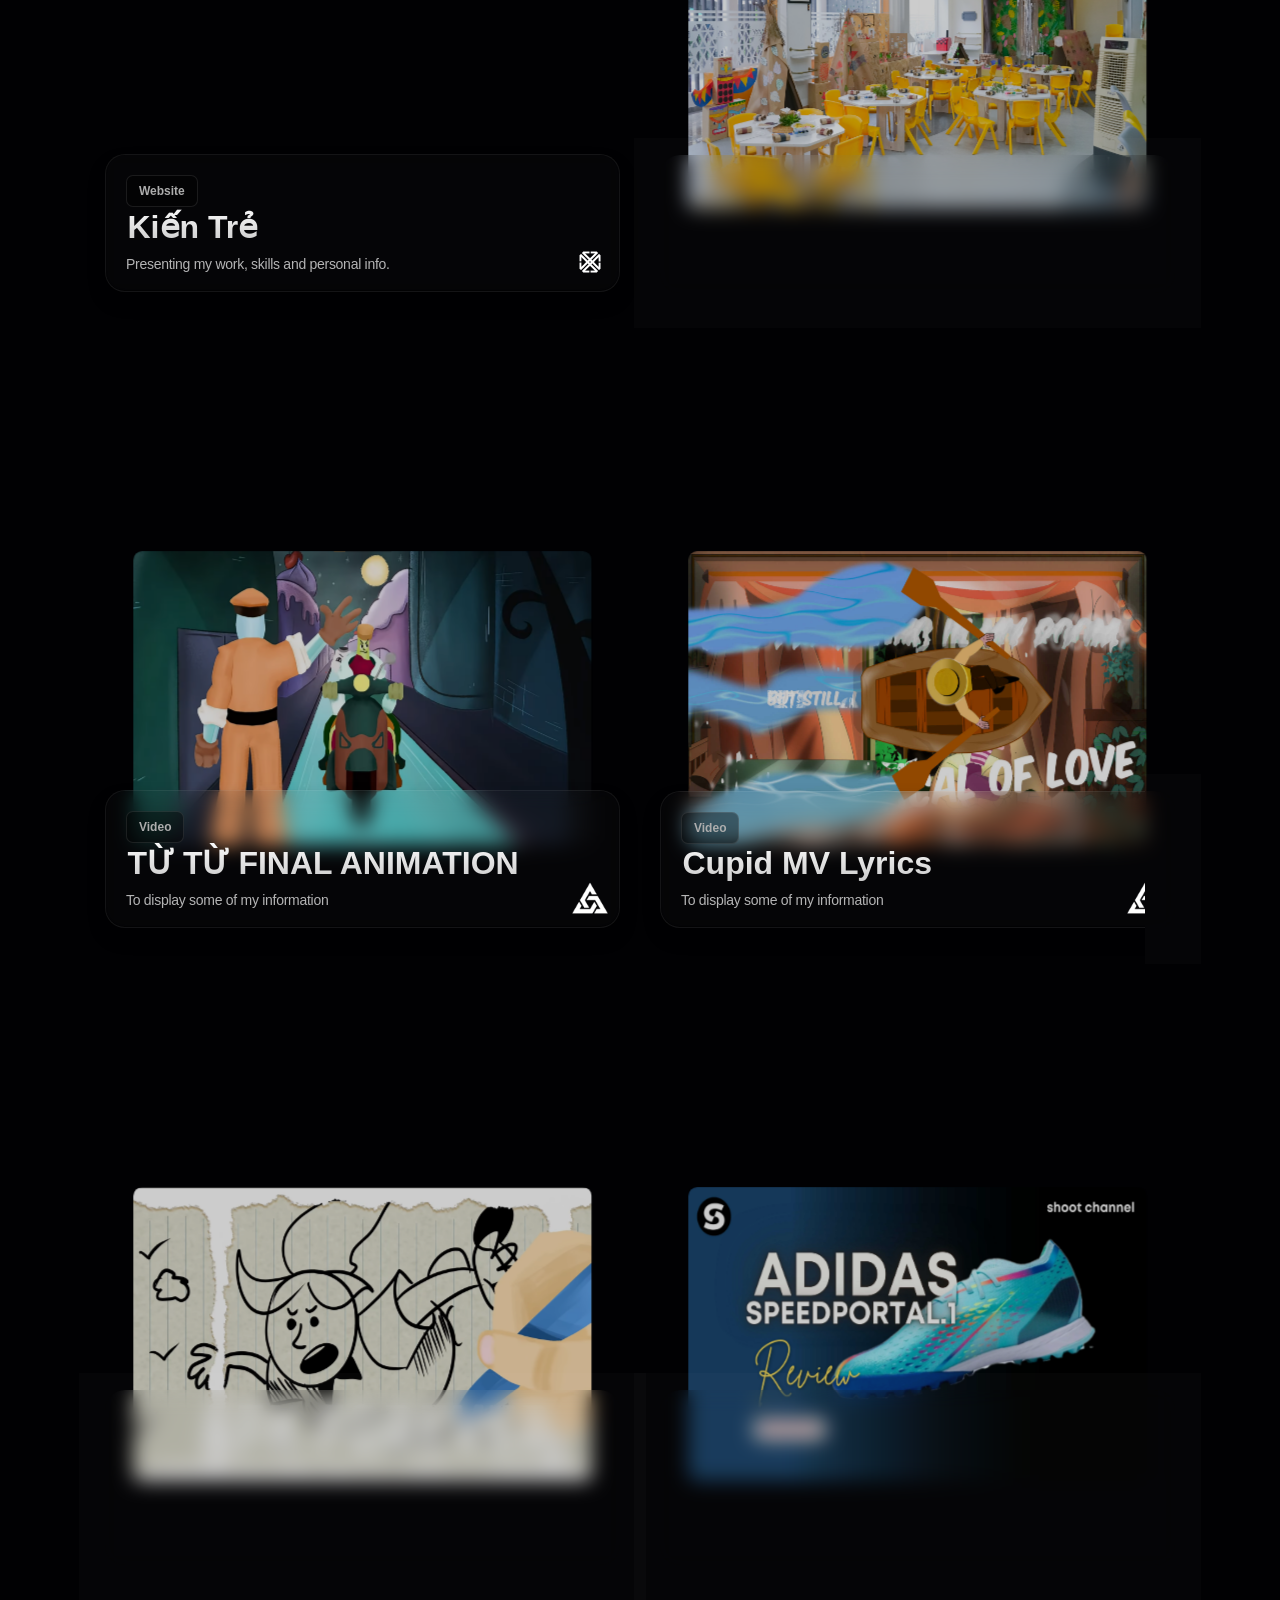
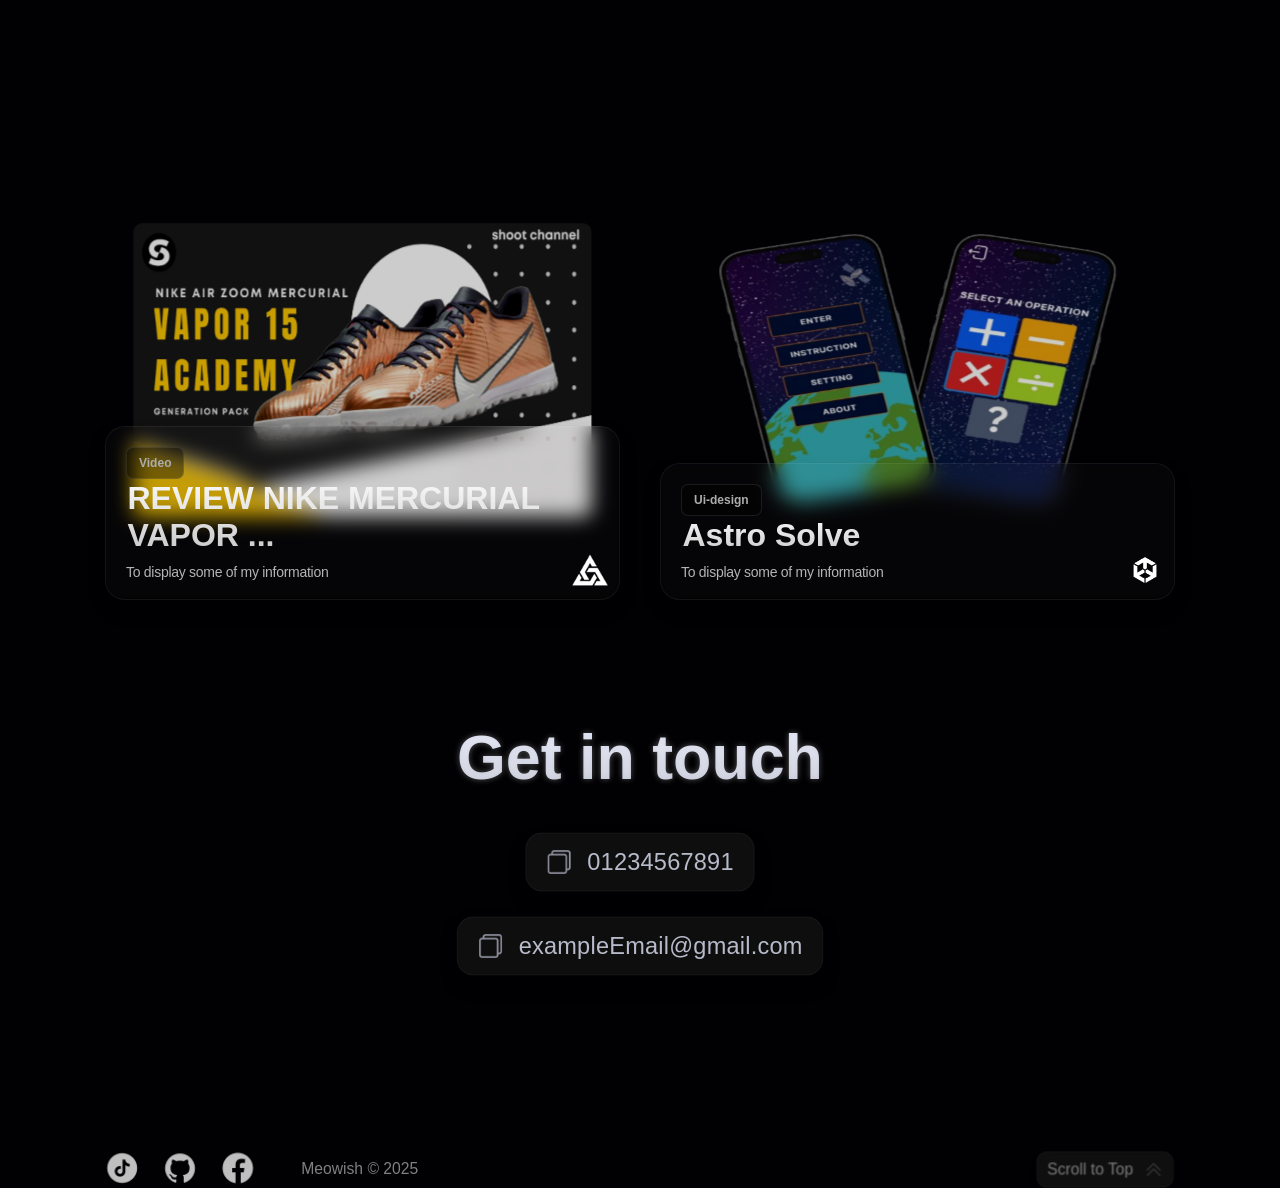
==== commit 4443cc93: "update project" ====
--- a/Editable Portfolio Website.html
+++ b/Editable Portfolio Website.html
@@ -214,7 +214,7 @@
           </div>
         </div>
 
-        <p class="bio reload-animation">Hi, I'm Meowish with experience in Web Development &amp; <span
+        <p class="bio reload-animation">Hi, I'm Hieu with experience in Video Editor &amp; <span
             class="unique-font">TikTok content<br>creation.</span></p>
 
         <a href="https://meowish-0.github.io/Cosmic-Portfolio-Website/data/meowish%20resume.pdf"
@@ -265,7 +265,7 @@
       </div>
     </section>
 
-    <div class="wrapper">
+    <!-- <div class="wrapper">
       <section id="projects-section">
         <div class="projects-card-container d-grid">
           <div class="project-card" data-id="0" onclick="{() => {console.log('cc')}}">
@@ -365,7 +365,7 @@
           </div>
         </div>
       </section>
-    </div>
+    </div> -->
 
     <link rel="stylesheet" href="./Editable Portfolio Website_files/project-categories-section.css">
     <div class="wrapper">
@@ -381,215 +381,9 @@
           <!-- Projects will be filtered and shown here by JavaScript -->
         </div>
       </section>
-      <script>
-        // Collect all project data from the existing project cards
-        const allProjects = [
-          {
-            type: 'website',
-            name: 'Job Kiến Trẻ',
-            description: 'Presenting my work, skills and personal info.',
-            image: './Editable Portfolio Website_files/Themenail/KienTre.JPG',
-            logo: './Editable Portfolio Website_files/project logo 1.png'
-          },
-          {
-            type: 'website',
-            name: 'Simple Portfolio 2',
-            description: 'Presenting my work, skills and personal info.',
-            image: './Editable Portfolio Website_files/project-image2.png',
-            logo: './Editable Portfolio Website_files/project logo 2.png'
-          },
-          {
-            type: 'website',
-            name: 'Simple Portfolio 3',
-            description: 'Presenting my work, skills and personal info.',
-            image: './Editable Portfolio Website_files/project-image3.png',
-            logo: './Editable Portfolio Website_files/project logo 3.png'
-          },
-          {
-            type: 'website',
-            name: 'Simple Portfolio 4',
-            description: 'Presenting my work, skills and personal info.',
-            image: './Editable Portfolio Website_files/project-image4.png',
-            logo: './Editable Portfolio Website_files/project logo 4.png'
-          },
-          {
-            type: 'video',
-            name: 'TỪ TỪ FINAL ANIMATION',
-            description: 'To display some of my information',
-            image: './Editable Portfolio Website_files/Themenail/tutu.png',
-            logo: './Editable Portfolio Website_files/project logo 5.png',
-            videoUrl: 'https://www.youtube.com/watch?v=dS089syvOeA'
-          },
-          {
-            type: 'video',
-            name: 'Cupid MV Lyrics',
-            description: 'To display some of my information',
-            image: './Editable Portfolio Website_files/Themenail/Cupid.jpg',
-            logo: './Editable Portfolio Website_files/project logo 5.png',
-            videoUrl: 'https://www.youtube.com/watch?v=chIACJhPsFA'
-          },
-          {
-            type: 'video',
-            name: 'REVIEW ADIDAS X SPEEDPORTAL...',
-            description: 'To display some of my information',
-            image: './Editable Portfolio Website_files/Themenail/adidas.jpg',
-            logo: './Editable Portfolio Website_files/project logo 5.png',
-            videoUrl: 'https://www.youtube.com/watch?v=UyV2kj2IHDE'
-          },
-          {
-            type: 'video',
-            name: 'REVIEW NIKE MERCURIAL VAPOR ...',
-            description: 'To display some of my information',
-            image: './Editable Portfolio Website_files/Themenail/nike.jpg',
-            logo: './Editable Portfolio Website_files/project logo 5.png',
-            videoUrl: 'https://www.youtube.com/watch?v=8Ti7u-e0hRQ'
-          },
-          {
-            type: 'ui-design',
-            name: 'Astro Solve',
-            description: 'To display some of my information',
-            image: './Editable Portfolio Website_files/project-image6.png',
-            logo: './Editable Portfolio Website_files/project logo 6.png'
-          }
-        ];
-
-        function renderProjects(category) {
-          const container = document.getElementById('filtered-projects');
-          container.innerHTML = '';
-          const filtered = category === 'all'
-            ? allProjects
-            : allProjects.filter(p => p.type === category);
-          filtered.forEach((p, idx) => {
-            container.innerHTML += `
-              <div class="project-card" data-id="${idx}">
-                <div class="blur-img-container">
-                  <div class="img-wrapper">
-                    <img src="${p.image}">
-                  </div>
-                </div>
-                <img class="project-image" src="${p.image}" alt="project-image">
-                <div class="project-details">
-                  <p class="project-type">${p.type.charAt(0).toUpperCase() + p.type.slice(1)}</p>
-                  <h3 class="project-name">${p.name}</h3>
-                  <p class="project-description">${p.description}</p>
-                  <img class="project-logo" src="${p.logo}">
-                </div>
-              </div>
-            `;
-          });
-        }
-
-        // Initial render
-        renderProjects('all');
-        // Fix for YouTube videos that require "Watch on YouTube" (like Cupid MV Lyrics)
-        // Một số video bị chủ sở hữu chặn nhúng (embed) nên khi mở trong iframe sẽ hiện "Video không có sẵn" hoặc "Xem trên YouTube".
-        // Đây là chính sách của YouTube, không thể vượt qua bằng code.
-        // Nếu video bị chặn nhúng, iframe sẽ không phát được, chỉ hiện thông báo của YouTube.
-        // Bạn có thể hướng dẫn người dùng bấm nút "Xem trên YouTube" trong popup, hoặc thêm nút mở video trên YouTube như sau:
-
-        function createVideoPopup(videoUrl, project) {
-          let embedUrl = '';
-          const ytMatch = videoUrl.match(/(?:youtube\.com\/watch\?v=|youtu\.be\/)([A-Za-z0-9_-]+)/);
-          if (ytMatch) {
-            embedUrl = `https://www.youtube.com/embed/${ytMatch[1]}?autoplay=1`;
-          } else {
-            embedUrl = videoUrl;
-          }
-          let popup = document.createElement('div');
-          popup.className = 'project-popup';
-          popup.style = `
-            position:fixed;top:0;left:0;width:100vw;height:100vh;z-index:9999;
-            background:rgba(0,0,0,0.7);display:flex;align-items:center;justify-content:center;
-          `;
-          popup.innerHTML = `
-            <div style="background:#222;padding:32px 24px 24px 24px;border-radius:16px;max-width:90vw;max-height:90vh;overflow:auto;position:relative;box-shadow:0 8px 32px #000a;">
-              <button style="position:absolute;top:12px;right:16px;font-size:2rem;background:none;border:none;color:#fff;cursor:pointer;" aria-label="Close">&times;</button>
-              <div style="width:100%;max-width:560px;margin:0 auto 16px auto;">
-          <div style="position:relative;padding-bottom:56.25%;height:0;overflow:hidden;border-radius:12px;">
-            <iframe src="${embedUrl}" frameborder="0" allow="autoplay; encrypted-media" allowfullscreen
-              style="position:absolute;top:0;left:0;width:100%;height:100%;border-radius:12px;background:#000;"></iframe>
-          </div>
-              </div>
-              <h2 style="color:#fff;margin:0 0 8px 0;">${project.name}</h2>
-              <p style="color:#aaa;margin:0 0 12px 0;">${project.description}</p>
-              <a href="${videoUrl}" target="_blank" rel="noopener" style="display:inline-block;margin-top:8px;color:#4af;text-decoration:underline;font-size:1.1em;">Xem trên YouTube</a>
-              <div style="color:#888;font-size:0.95em;margin-top:4px;">Nếu video không phát được, hãy bấm "Xem trên YouTube".</div>
-            </div>
-          `;
-          document.body.appendChild(popup);
-          popup.addEventListener('click', function (ev) {
-            if (ev.target === popup || ev.target.tagName === 'BUTTON') popup.remove();
-          });
-        }
-        // Override click event for video projects to show embedded player
-        document.getElementById('filtered-projects').addEventListener('click', function (e) {
-          let card = e.target.closest('.project-card');
-          if (!card) return;
-          const idx = card.getAttribute('data-id');
-          const category = document.querySelector('.category-tab.active').dataset.category;
-          const filtered = category === 'all' ? allProjects : allProjects.filter(p => p.type === category);
-          const project = filtered[idx];
-          if (project.videoUrl && (e.target.classList.contains('project-image') || e.target.closest('.img-wrapper'))) {
-            createVideoPopup(project.videoUrl, project);
-          }
-        });
-
-        // Tab click event
-        document.querySelectorAll('.category-tab').forEach(btn => {
-          btn.addEventListener('click', function () {
-            document.querySelectorAll('.category-tab').forEach(b => b.classList.remove('active'));
-            this.classList.add('active');
-            renderProjects(this.dataset.category);
-          });
-        });
-
-        function createWebProjectPopup(project) {
-          // Simulate a PDF-like viewer with white pages for web projects
-          let popup = document.createElement('div');
-          popup.className = 'project-popup';
-          popup.style = `
-            position:fixed;top:0;left:0;width:100vw;height:100vh;z-index:9999;
-            background:rgba(0,0,0,0.7);display:flex;align-items:center;justify-content:center;
-          `;
-          // Fake pages: just repeat the project image and info for demo, you can customize as needed
-          let pagesHtml = '';
-          for (let i = 1; i <= 3; i++) {
-            pagesHtml += `
-              <div style="background:#fff;border-radius:12px;box-shadow:0 2px 16px #0002;margin-bottom:32px;padding:32px 24px;min-width:320px;max-width:480px;">
-                <h2 style="color:#222;margin-top:0;">${project.name} - Page ${i}</h2>
-                <img src="${project.image}" alt="project-image" style="width:100%;border-radius:8px;margin-bottom:16px;">
-                <p style="color:#444;">${project.description}</p>
-              </div>
-            `;
-          }
-          popup.innerHTML = `
-            <div style="background:none;padding:0;max-width:90vw;max-height:90vh;overflow:auto;position:relative;">
-              <button style="position:fixed;top:24px;right:36px;font-size:2rem;background:none;border:none;color:#fff;cursor:pointer;z-index:10001;" aria-label="Close">&times;</button>
-              <div style="display:flex;flex-direction:column;align-items:center;padding:48px 0;">
-                ${pagesHtml}
-              </div>
-            </div>
-          `;
-          document.body.appendChild(popup);
-          popup.addEventListener('click', function (ev) {
-            if (ev.target === popup || ev.target.tagName === 'BUTTON') popup.remove();
-          });
-        }
-
-        // Add click event for website projects
-        document.getElementById('filtered-projects').addEventListener('click', function (e) {
-          let card = e.target.closest('.project-card');
-          if (!card) return;
-          const idx = card.getAttribute('data-id');
-          const category = document.querySelector('.category-tab.active').dataset.category;
-          const filtered = category === 'all' ? allProjects : allProjects.filter(p => p.type === category);
-          const project = filtered[idx];
-          // Video handled above, now handle website
-          if (project.type === 'website' && (e.target.classList.contains('project-image') || e.target.closest('.img-wrapper'))) {
-            createWebProjectPopup(project);
-          }
-        });
-      </script>
+      <script src="./Editable Portfolio Website_files/js/projects-data.js"></script>
+
+      <script src="./Editable Portfolio Website_files/js/scripts.js"></script>
     </div>
 
     <div class="wrapper">
@@ -612,6 +406,8 @@
       </section>
     </div>
   </main>
+
+
 
   <!----------------------- FOOTER ---------------------------->
   <div class="wrapper">
--- a/Editable Portfolio Website_files/projects-section.css
+++ b/Editable Portfolio Website_files/projects-section.css
@@ -26,10 +26,10 @@
 
 .project-card .project-image{
   width: 100%;
-  max-width: 425px;
+  max-width: 725px;
   height: clamp(240px, 80vw, 330px);
   border-radius: 10px;
-  opacity: 0.5;
+  opacity: 0.8;
   transform: scale(0.89);
   z-index: 3;
 }
@@ -126,6 +126,24 @@
   bottom: 5px;
 }
 
+.youtube-thumbnail {
+  position: relative;
+  width: 100%;
+  max-width: 560px;
+  cursor: pointer;
+}
+.youtube-thumbnail img {
+  width: 100%;
+  border-radius: 12px;
+}
+.play-button {
+  position: absolute;
+  top: 50%; left: 50%;
+  transform: translate(-50%, -50%);
+  width: 64px; height: 64px;
+  background: url('play-icon.png') no-repeat center center;
+  background-size: contain;
+}
 @media(width > 999px){
   .projects-card-container.d-grid{
     grid-template-columns: 1fr 1fr;
--- a/Editable Portfolio Website_files/project-categories-section.css
+++ b/Editable Portfolio Website_files/project-categories-section.css
@@ -82,175 +82,3 @@
     background: #0078d4;
     color: #fff;
 }
-/* .project-categories-section {
-    padding: 40px 0;
-    background: #f9f9f9;
-}
-
-.heading {
-    font-size: 2rem;
-    font-weight: bold;
-    text-align: center;
-    margin-bottom: 24px;
-    color: #222;
-}
-
-.project-categories-tabs {
-    display: flex;
-    justify-content: center;
-    gap: 16px;
-    margin-bottom: 32px;
-}
-
-.category-tab {
-    background: #fff;
-    border: 1px solid #0078d4;
-    border-radius: 6px;
-    padding: 10px 28px;
-    font-size: 1rem;
-    color: #0078d4;
-    cursor: pointer;
-    transition: background 0.2s, color 0.2s, border 0.2s;
-    outline: none;
-}
-
-.category-tab.active,
-.category-tab:hover {
-    background: #0078d4;
-    color: #fff;
-    border-color: #0078d4;
-}
-
-.projects-card-container.d-grid {
-    display: grid;
-    grid-template-columns: repeat(auto-fit, minmax(260px, 1fr));
-    gap: 24px;
-    padding: 0 16px;
-}
-
-.project-card {
-    background: #fff;
-    border-radius: 10px;
-    box-shadow: 0 2px 12px rgba(0,0,0,0.07);
-    overflow: hidden;
-    transition: transform 0.18s, box-shadow 0.18s;
-    display: flex;
-    flex-direction: column;
-    align-items: center;
-    padding-bottom: 18px;
-    position: relative;
-}
-
-.project-card:hover {
-    transform: translateY(-6px) scale(1.03);
-    box-shadow: 0 6px 24px rgba(0,0,0,0.13);
-}
-
-.blur-img-container {
-    width: 100%;
-    height: 120px;
-    overflow: hidden;
-    position: relative;
-    background: #e6e6e6;
-}
-
-.img-wrapper {
-    width: 100%;
-    height: 100%;
-    display: flex;
-    align-items: center;
-    justify-content: center;
-}
-
-.blur-img-container img {
-    width: 100%;
-    height: 100%;
-    object-fit: cover;
-    filter: blur(8px) brightness(0.95);
-    opacity: 0.7;
-}
-
-.project-image {
-    width: 90%;
-    max-width: 220px;
-    margin-top: -70px;
-    border-radius: 8px;
-    box-shadow: 0 2px 8px rgba(0,0,0,0.08);
-    background: #fff;
-    z-index: 1;
-    position: relative;
-}
-
-.project-details {
-    padding: 18px 12px 0 12px;
-    text-align: center;
-}
-
-.project-type {
-    font-size: 0.95rem;
-    color: #0078d4;
-    font-weight: 500;
-    margin-bottom: 4px;
-}
-
-.project-name {
-    font-size: 1.2rem;
-    font-weight: bold;
-    margin: 6px 0 8px 0;
-    color: #222;
-}
-
-.project-description {
-    font-size: 1rem;
-    color: #555;
-    margin-bottom: 12px;
-}
-
-.project-logo {
-    width: 38px;
-    height: 38px;
-    object-fit: contain;
-    border-radius: 50%;
-    background: #f3f3f3;
-    margin-top: 6px;
-    box-shadow: 0 1px 4px rgba(0,0,0,0.07);
-}
-.project-categories-section {
-    padding: 40px 0;
-    background: #f9f9f9;
-}
-
-.project-categories-title {
-    font-size: 2rem;
-    font-weight: bold;
-    text-align: center;
-    margin-bottom: 24px;
-    color: #222;
-}
-
-.project-categories-list {
-    display: flex;
-    flex-wrap: wrap;
-    justify-content: center;
-    gap: 16px;
-    list-style: none;
-    padding: 0;
-    margin: 0;
-}
-
-.project-category-item {
-    background: #fff;
-    border-radius: 8px;
-    box-shadow: 0 2px 8px rgba(0,0,0,0.06);
-    padding: 16px 32px;
-    font-size: 1rem;
-    color: #333;
-    cursor: pointer;
-    transition: background 0.2s, color 0.2s;
-}
-
-.project-category-item:hover,
-.project-category-item.active {
-    background: #0078d4;
-    color: #fff;
-} */
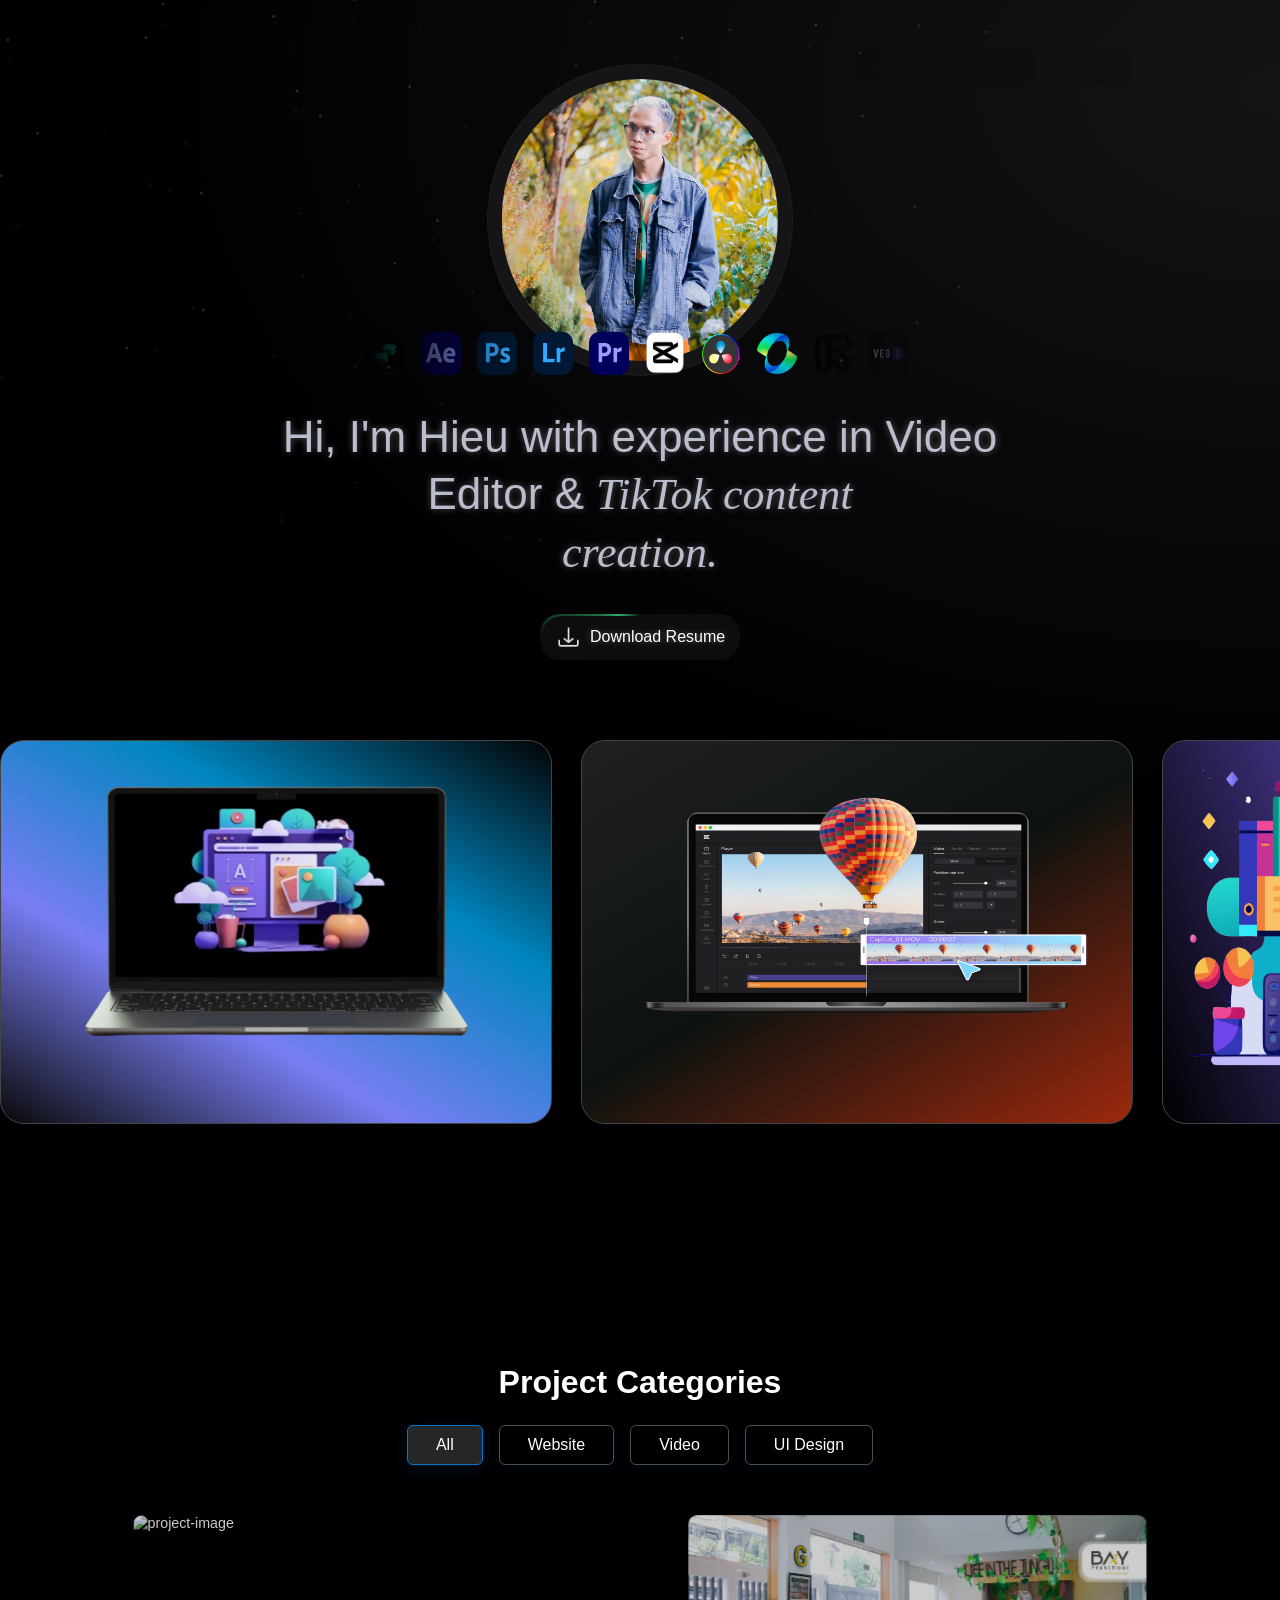
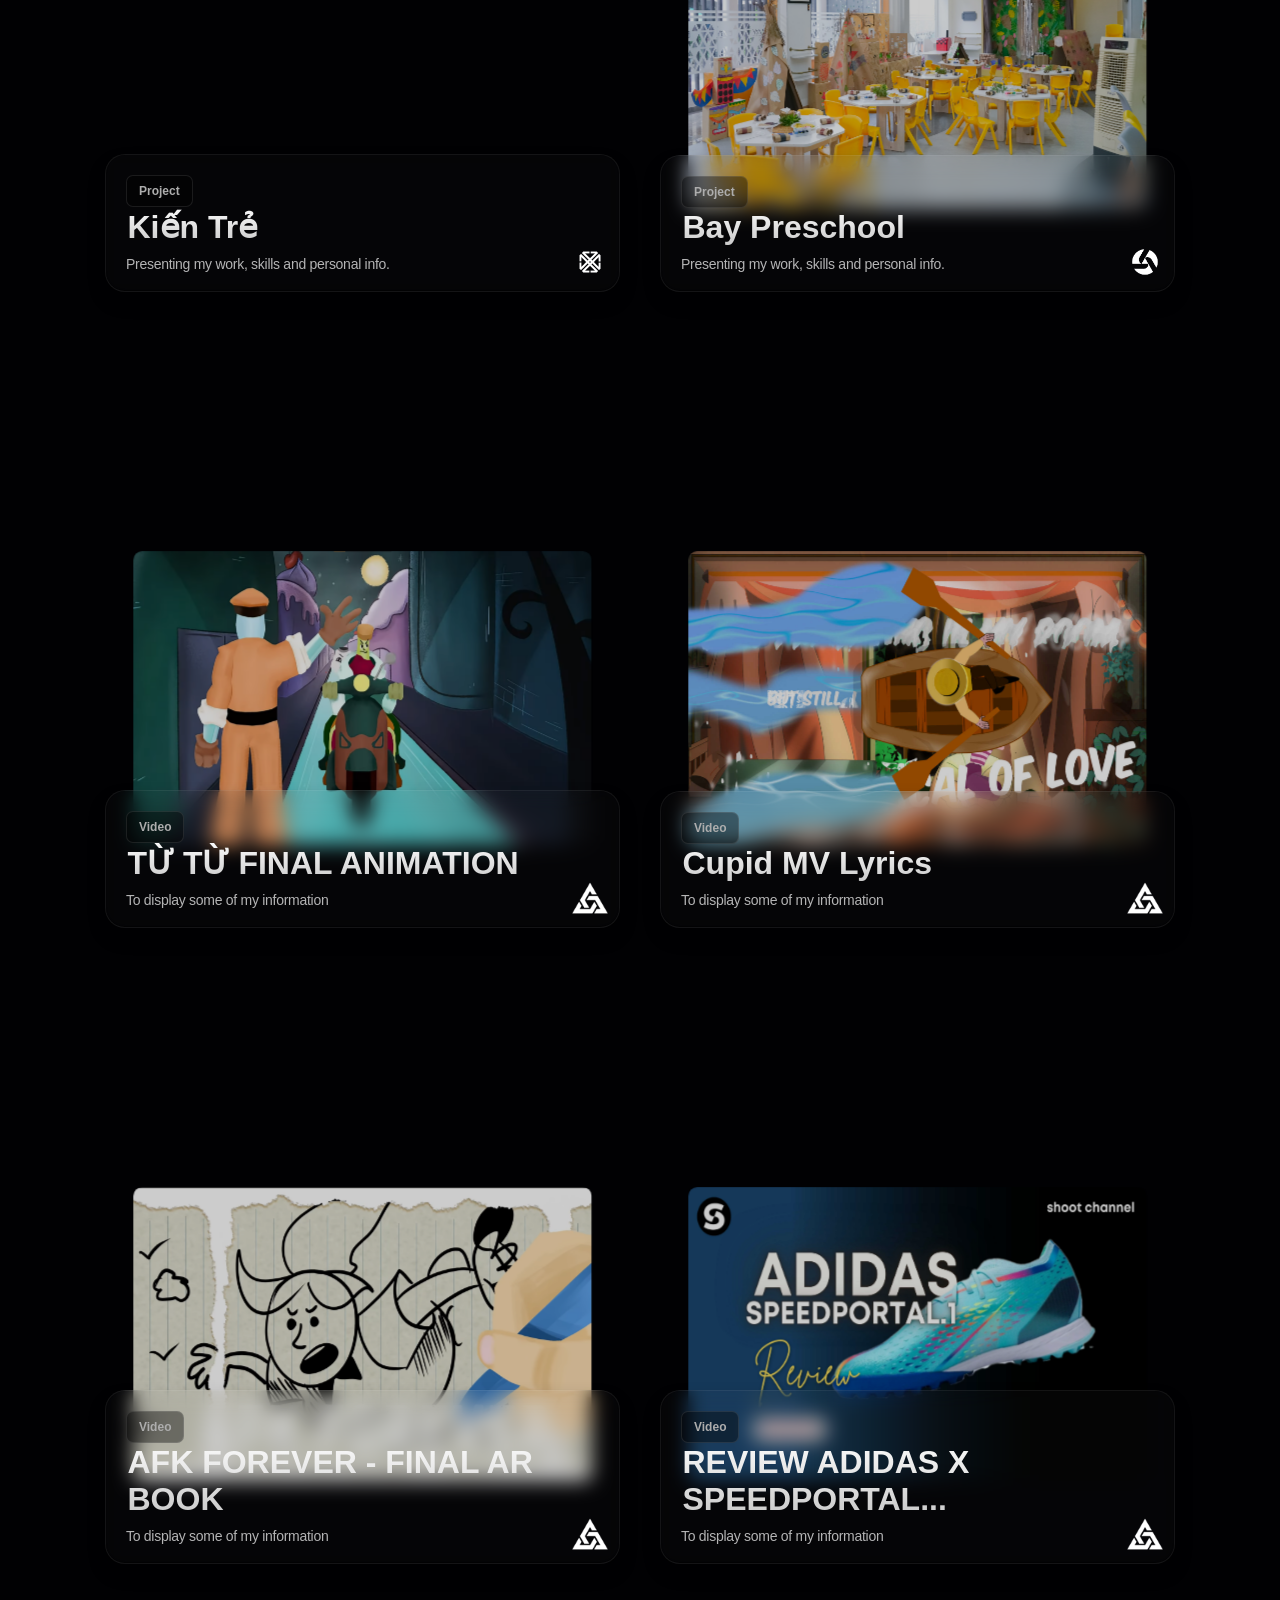
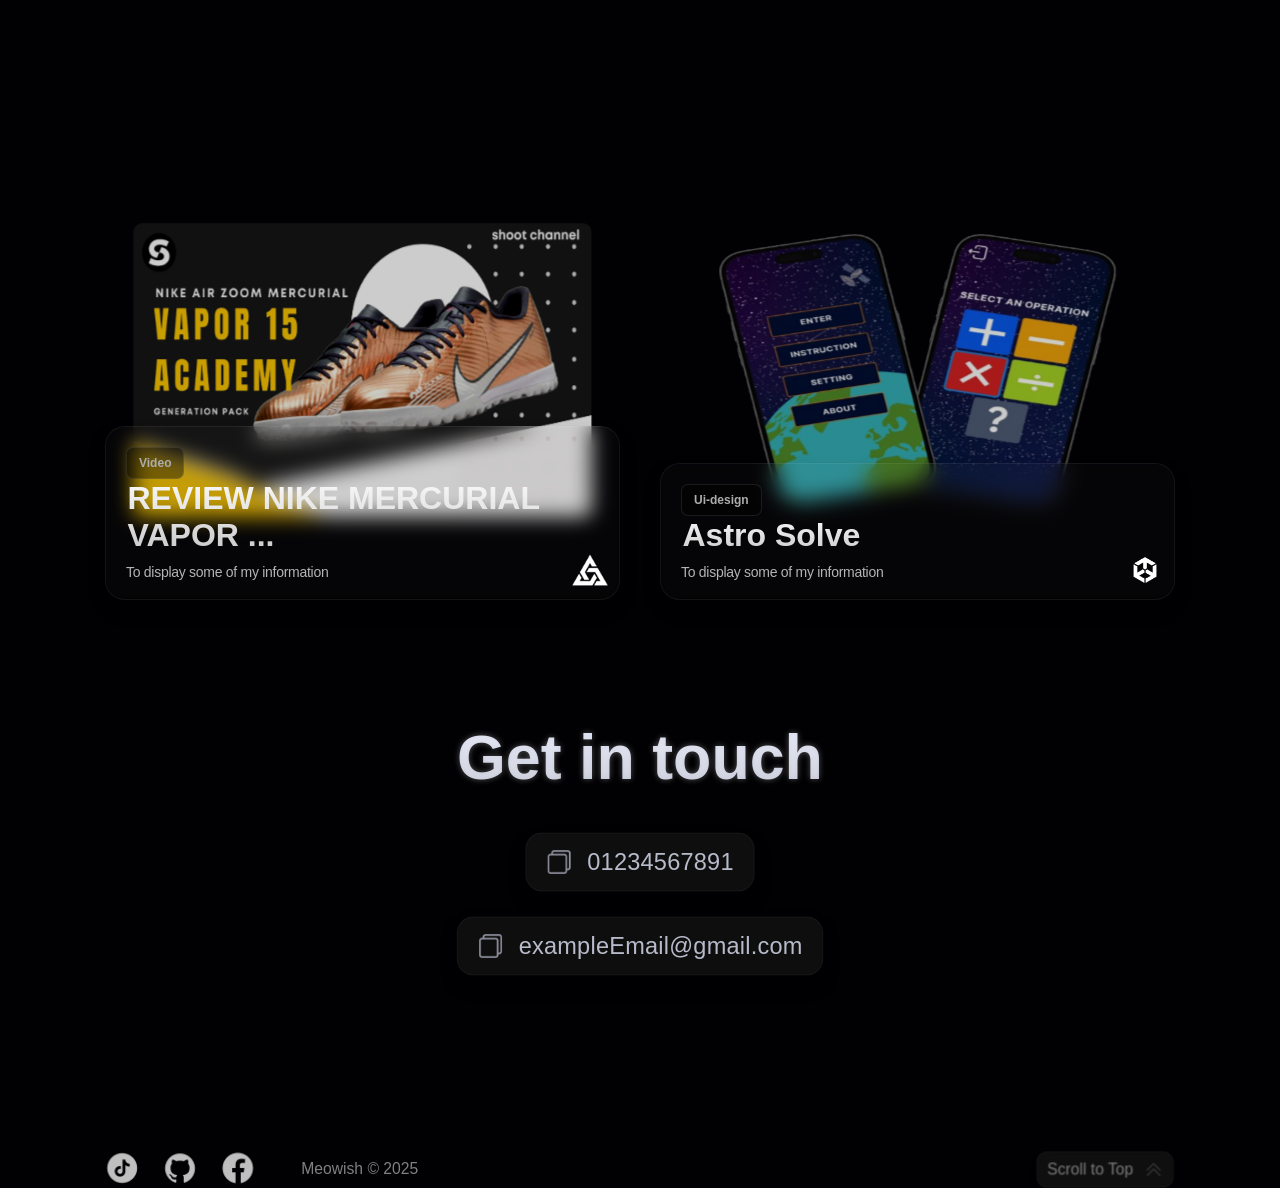
==== commit eba90a5c: "update video" ====
--- a/Editable Portfolio Website.html
+++ b/Editable Portfolio Website.html
@@ -373,7 +373,7 @@
         <h2 class="heading">Project Categories</h2>
         <div class="project-categories-tabs">
           <button class="category-tab active" data-category="all">All</button>
-          <button class="category-tab" data-category="website">Website</button>
+          <button class="category-tab" data-category="project">Website</button>
           <button class="category-tab" data-category="video">Video</button>
           <button class="category-tab" data-category="ui-design">UI Design</button>
         </div>
--- a/Editable Portfolio Website_files/projects-section.css
+++ b/Editable Portfolio Website_files/projects-section.css
@@ -1,14 +1,14 @@
-#projects-section{
+#projects-section {
   margin-bottom: 18rem;
 }
 
-.projects-card-container.d-grid{
+.projects-card-container.d-grid {
   display: grid;
   row-gap: 11rem;
   column-gap: 2.5rem;
 }
 
-.projects-card-container .project-card{
+.projects-card-container .project-card {
   position: relative;
   display: flex;
   justify-content: center;
@@ -19,12 +19,12 @@
   overflow: visible;
 }
 
-.projects-card-container .project-card:hover .blur-img-container{
+.projects-card-container .project-card:hover .blur-img-container {
   opacity: 0.3;
 }
 
 
-.project-card .project-image{
+.project-card .project-image {
   width: 100%;
   max-width: 725px;
   height: clamp(240px, 80vw, 330px);
@@ -34,12 +34,12 @@
   z-index: 3;
 }
 
-.project-card .blur-img-container{
+.project-card .blur-img-container {
   opacity: 0;
   flex: none;
   height: 335px;
   position: absolute;
-  right:0;
+  right: 0;
   left: 0;
   bottom: 130px;
   border-bottom-left-radius: 18px;
@@ -49,12 +49,12 @@
   filter: brightness(2) saturate(2) blur(80px);
   -webkit-filter: brightness(2) saturate(2) blur(80px);
   overflow: hidden;
-  will-change:  transform;
+  will-change: transform;
   z-index: 0;
   transition: 0.7s;
 }
 
-.project-card .blur-img-container .img-wrapper{
+.project-card .blur-img-container .img-wrapper {
   position: absolute;
   border-radius: inherit;
   top: 0;
@@ -63,7 +63,7 @@
   left: 0;
 }
 
-.project-card .blur-img-container .img-wrapper img{
+.project-card .blur-img-container .img-wrapper img {
   display: block;
   width: 100%;
   height: 100%;
@@ -73,7 +73,7 @@
 }
 
 
-.project-card .project-details{
+.project-card .project-details {
   position: absolute;
   bottom: 14%;
   left: 0;
@@ -83,12 +83,12 @@
   border: 1px solid rgba(255, 255, 255, 0.06);
   border-radius: 20px;
   box-shadow: rgba(0, 0, 0, 0.114) 0px 0.602187px 1.08394px -0.416667px, rgba(0, 0, 0, 0.15) 0px 2.28853px 4.11936px -0.833333px, rgba(0, 0, 0, 0.306) 0px 10px 18px -1.25px, rgba(0, 0, 0, 0.58) 0px -1px 1px 0px inset;
-   opacity: 1;
-   padding: 20px;
-   z-index: 10;
+  opacity: 1;
+  padding: 20px;
+  z-index: 10;
 }
 
-.project-card .project-details .project-type{
+.project-card .project-details .project-type {
   width: fit-content;
   color: rgb(173, 173, 173);
   font-size: 12px;
@@ -100,7 +100,7 @@
   border: 1px solid rgba(255, 255, 255, 0.099);
 }
 
-.project-card .project-details .project-name{
+.project-card .project-details .project-name {
   font-size: 2rem;
   padding: 1.5px;
   /* margin: 0.4rem 0; */
@@ -111,14 +111,14 @@
 
 }
 
-.project-card .project-details .project-description{
+.project-card .project-details .project-description {
   font-size: 14px;
   letter-spacing: -0.02em;
   line-height: 1em;
   color: rgba(255, 255, 255, 0.7);
 }
 
-.project-card .project-details .project-logo{
+.project-card .project-details .project-logo {
   width: clamp(2rem, 30vw, 3rem);
   position: absolute;
   font-size: 2rem;
@@ -126,27 +126,20 @@
   bottom: 5px;
 }
 
-.youtube-thumbnail {
-  position: relative;
+.video-container {
   width: 100%;
-  max-width: 560px;
-  cursor: pointer;
+  border-radius: 8px;
+  overflow: hidden;
 }
-.youtube-thumbnail img {
+
+.video-container video {
   width: 100%;
-  border-radius: 12px;
+  display: block;
+  
 }
-.play-button {
-  position: absolute;
-  top: 50%; left: 50%;
-  transform: translate(-50%, -50%);
-  width: 64px; height: 64px;
-  background: url('play-icon.png') no-repeat center center;
-  background-size: contain;
-}
-@media(width > 999px){
-  .projects-card-container.d-grid{
+
+@media(width > 999px) {
+  .projects-card-container.d-grid {
     grid-template-columns: 1fr 1fr;
   }
-}
-
+}
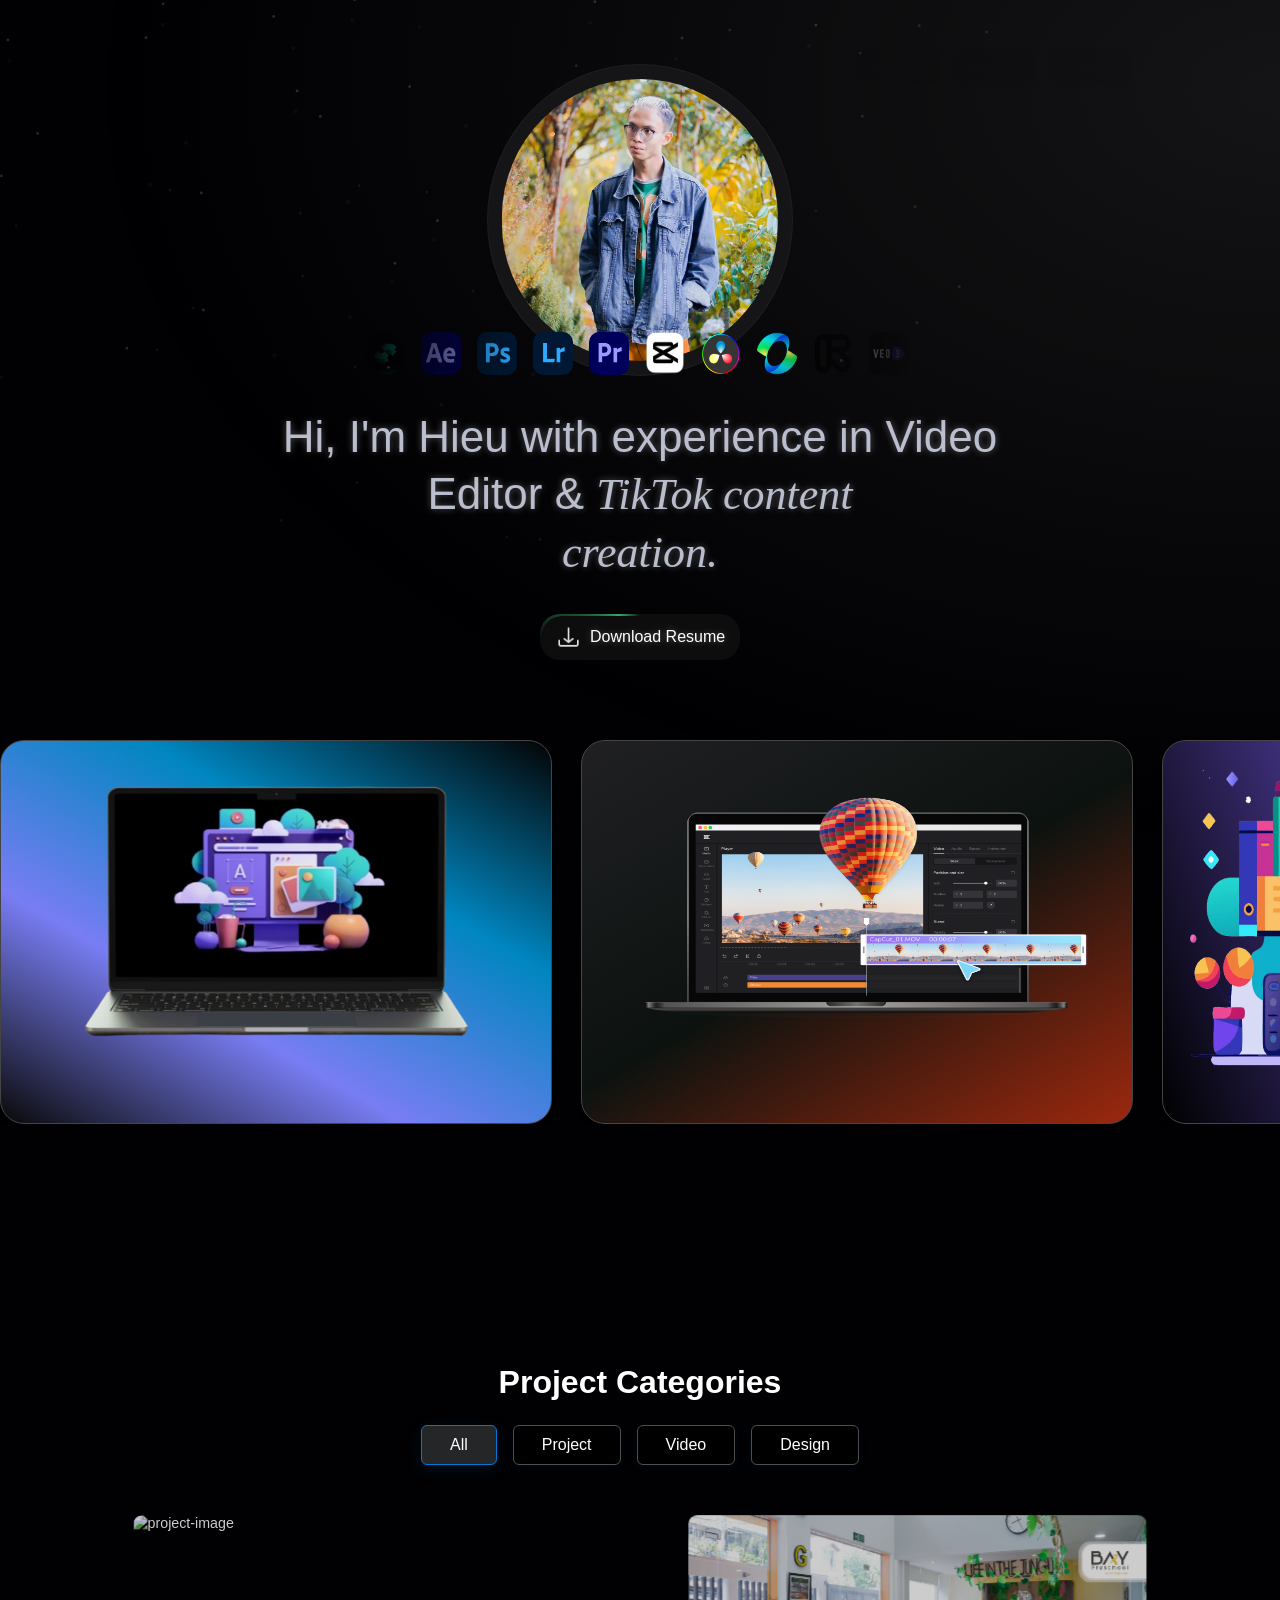
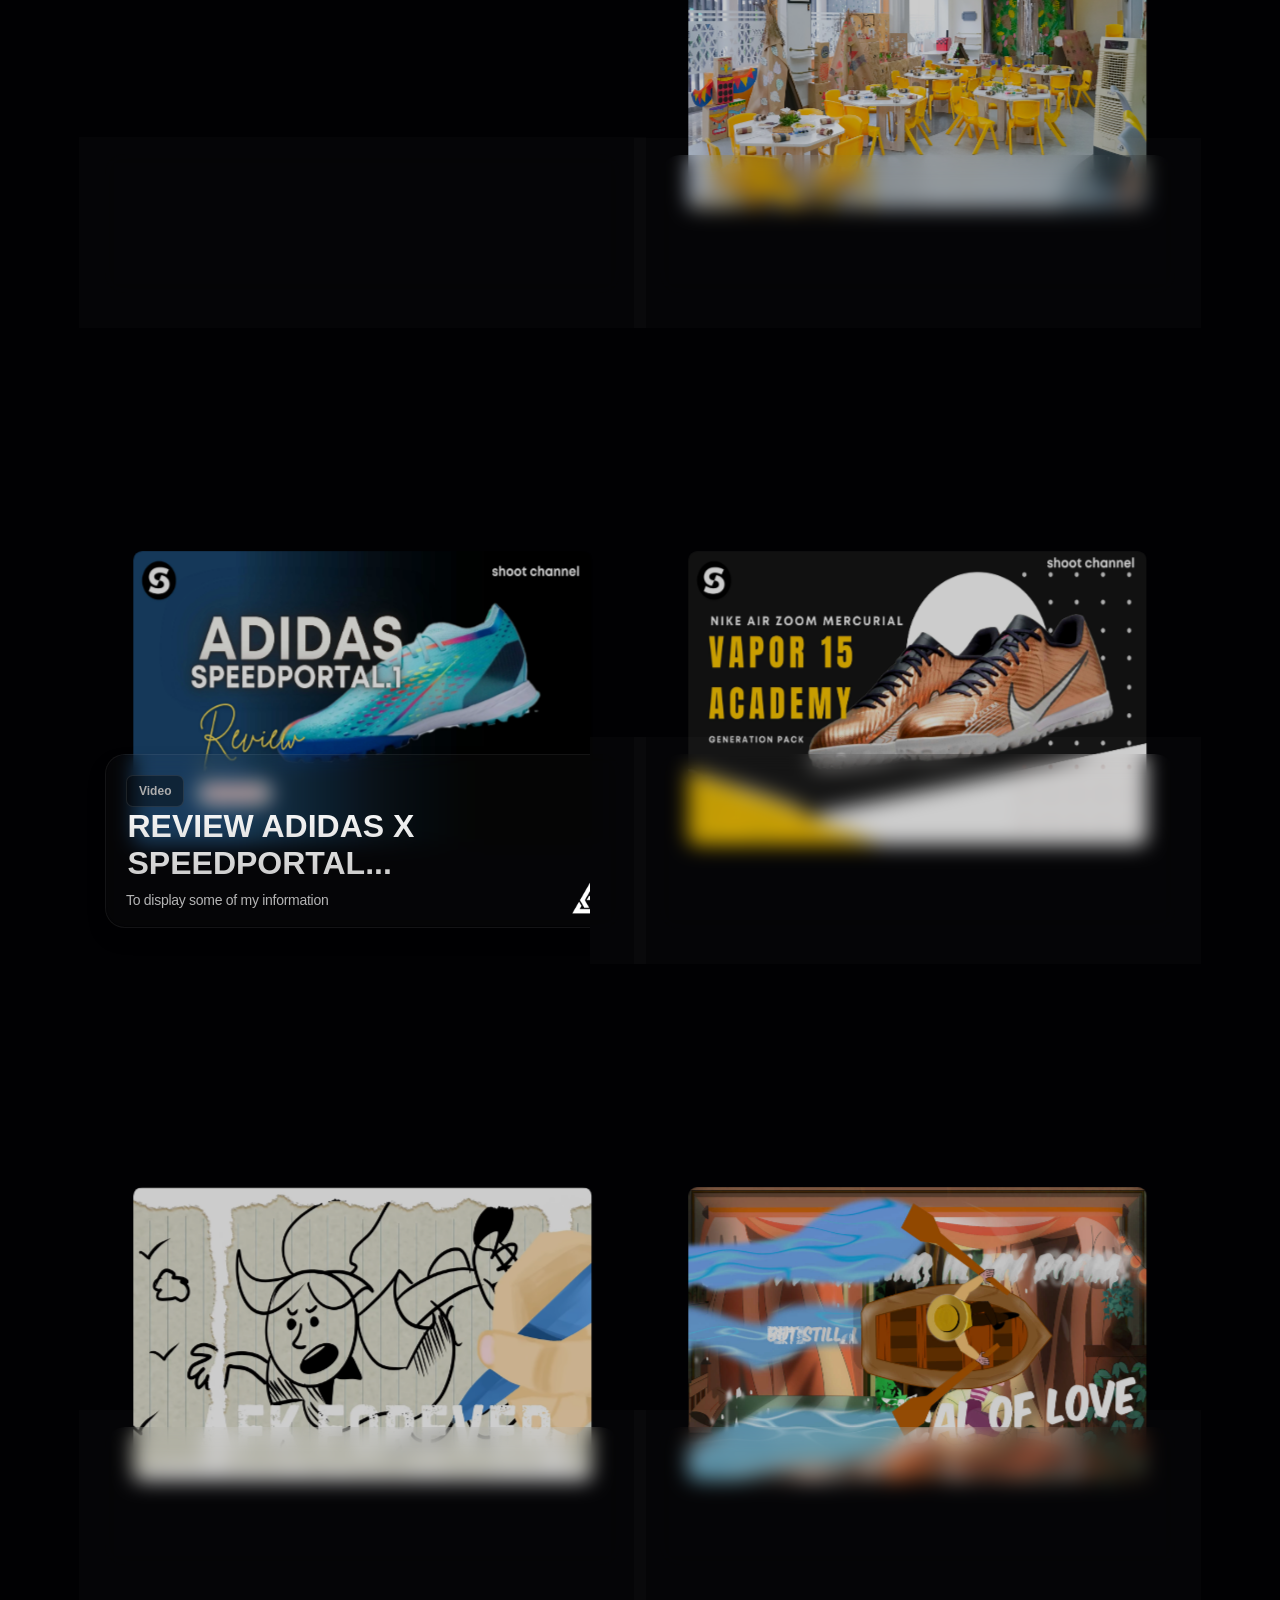
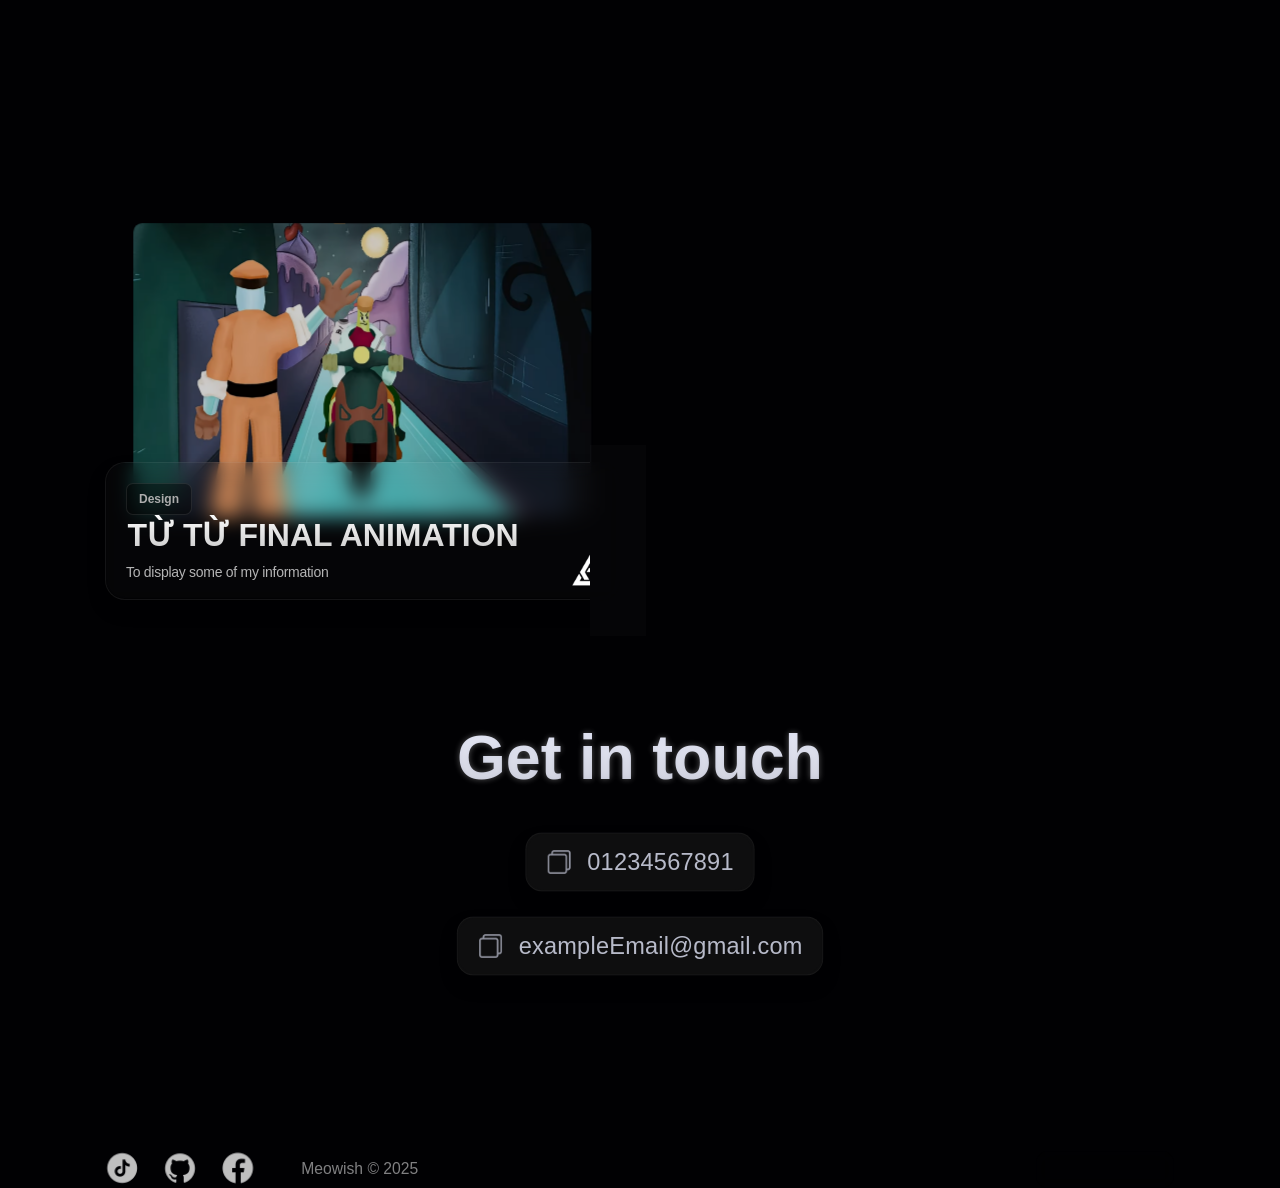
==== commit 44c36db8: "update layout popup" ====
--- a/Editable Portfolio Website.html
+++ b/Editable Portfolio Website.html
@@ -18,6 +18,7 @@
   <link rel="stylesheet" href="./Editable Portfolio Website_files/projects-section.css">
   <link rel="stylesheet" href="./Editable Portfolio Website_files/contact-section.css">
   <link rel="stylesheet" href="./Editable Portfolio Website_files/footer.css">
+  <link rel="stylesheet" href="./Editable Portfolio Website_files/slide.css">
   <title>Editable Portfolio Website</title>
   <link rel="icon" type="image/png"
     href="https://meowish-0.github.io/Cosmic-Portfolio-Website/images-and-icons/icons/website%20logo.png">
@@ -265,117 +266,15 @@
       </div>
     </section>
 
-    <!-- <div class="wrapper">
-      <section id="projects-section">
-        <div class="projects-card-container d-grid">
-          <div class="project-card" data-id="0" onclick="{() => {console.log('cc')}}">
-            <div class="blur-img-container">
-              <div class="img-wrapper">
-                <img src="./Editable Portfolio Website_files/project-image1.png">
-              </div>
-            </div>
-            <img class="project-image" src="./Editable Portfolio Website_files/project-image1.png" alt="project-image"
-              style="translate: none; rotate: none; scale: none; transform: scale(0.89, 0.89); opacity: 0.5;">
-            <div class="project-details">
-              <p class="project-type">Website</p>
-              <h3 class="project-name">Simple Portfolio</h3>
-              <p class="project-description">Presenting my work, skills and personal info.</p>
-              <img class="project-logo" src="./Editable Portfolio Website_files/project logo 1.png">
-            </div>
-          </div>
-
-          <div class="project-card" data-id="1">
-            <div class="blur-img-container">
-              <div class="img-wrapper">
-                <img src="./Editable Portfolio Website_files/project-image2.png">
-              </div>
-            </div>
-            <img class="project-image" src="./Editable Portfolio Website_files/project-image2.png" alt="project-image"
-              style="translate: none; rotate: none; scale: none; transform: scale(0.89, 0.89); opacity: 0.5;">
-            <div class="project-details">
-              <p class="project-type">Website</p>
-              <h3 class="project-name">Simple Portfolio 2</h3>
-              <p class="project-description">Presenting my work, skills and personal info.</p>
-              <img class="project-logo" src="./Editable Portfolio Website_files/project logo 2.png">
-            </div>
-          </div>
-
-          <div class="project-card" data-id="2">
-            <div class="blur-img-container">
-              <div class="img-wrapper">
-                <img src="./Editable Portfolio Website_files/project-image3.png">
-              </div>
-            </div>
-            <img class="project-image" src="./Editable Portfolio Website_files/project-image3.png" alt="project-image"
-              style="translate: none; rotate: none; scale: none; transform: scale(0.89, 0.89); opacity: 0.5;">
-            <div class="project-details">
-              <p class="project-type">Website</p>
-              <h3 class="project-name">Simple Portfolio 3</h3>
-              <p class="project-description">Presenting my work, skills and personal info.</p>
-              <img class="project-logo" src="./Editable Portfolio Website_files/project logo 3.png">
-            </div>
-          </div>
-
-          <div class="project-card" data-id="3">
-            <div class="blur-img-container">
-              <div class="img-wrapper">
-                <img src="./Editable Portfolio Website_files/project-image4.png">
-              </div>
-            </div>
-            <img class="project-image" src="./Editable Portfolio Website_files/project-image4.png" alt="project-image"
-              style="translate: none; rotate: none; scale: none; transform: scale(0.89, 0.89); opacity: 0.5;">
-            <div class="project-details">
-              <p class="project-type">Website</p>
-              <h3 class="project-name">Simple Portfolio 4</h3>
-              <p class="project-description">Presenting my work, skills and personal info.</p>
-              <img class="project-logo" src="./Editable Portfolio Website_files/project logo 4.png">
-            </div>
-          </div>
-
-          <div class="project-card" data-id="4">
-            <div class="blur-img-container">
-              <div class="img-wrapper">
-                <img src="./Editable Portfolio Website_files/project-image5.png">
-              </div>
-            </div>
-            <img class="project-image" src="./Editable Portfolio Website_files/project-image5.png" alt="project-image"
-              style="translate: none; rotate: none; scale: none; transform: scale(0.89, 0.89); opacity: 0.5;">
-            <div class="project-details">
-              <p class="project-type">Video</p>
-              <h3 class="project-name">Setup Wallpaper Tutorial</h3>
-              <p class="project-description">To display some of my information</p>
-              <img class="project-logo" src="./Editable Portfolio Website_files/project logo 5.png">
-            </div>
-          </div>
-
-          <div class="project-card" data-id="5">
-            <div class="blur-img-container">
-              <div class="img-wrapper">
-                <img src="./Editable Portfolio Website_files/project-image6.png">
-              </div>
-            </div>
-            <img class="project-image" src="./Editable Portfolio Website_files/project-image6.png" alt="project-image"
-              style="translate: none; rotate: none; scale: none; transform: scale(0.89, 0.89); opacity: 0.5;">
-            <div class="project-details">
-              <p class="project-type">UI Design</p>
-              <h3 class="project-name">Astro Solve</h3>
-              <p class="project-description">To display some of my information</p>
-              <img class="project-logo" src="./Editable Portfolio Website_files/project logo 6.png">
-            </div>
-          </div>
-        </div>
-      </section>
-    </div> -->
-
     <link rel="stylesheet" href="./Editable Portfolio Website_files/project-categories-section.css">
     <div class="wrapper">
       <section id="project-categories-section">
         <h2 class="heading">Project Categories</h2>
         <div class="project-categories-tabs">
           <button class="category-tab active" data-category="all">All</button>
-          <button class="category-tab" data-category="project">Website</button>
+          <button class="category-tab" data-category="project">Project</button>
           <button class="category-tab" data-category="video">Video</button>
-          <button class="category-tab" data-category="ui-design">UI Design</button>
+          <button class="category-tab" data-category="design">Design</button>
         </div>
         <div class="projects-card-container d-grid" id="filtered-projects">
           <!-- Projects will be filtered and shown here by JavaScript -->
@@ -385,6 +284,8 @@
 
       <script src="./Editable Portfolio Website_files/js/scripts.js"></script>
     </div>
+
+
 
     <div class="wrapper">
       <section id="contact-section">
--- a/Editable Portfolio Website_files/projects-section.css
+++ b/Editable Portfolio Website_files/projects-section.css
@@ -138,6 +138,11 @@
   
 }
 
+.list-item {
+  display: flex;
+  overflow-x: auto;
+}
+
 @media(width > 999px) {
   .projects-card-container.d-grid {
     grid-template-columns: 1fr 1fr;
--- a/Editable Portfolio Website_files/slide.css
+++ b/Editable Portfolio Website_files/slide.css
@@ -0,0 +1,82 @@
+
+    .scroll-wrapper {
+      width: 90vw;
+      max-width: 1200px;
+      overflow-x: scroll;
+      scrollbar-width: none;
+      display: flex; 
+      gap: 16px;
+      padding: 16px 0px 16px 0px;
+      border-radius: 12px;
+      scroll-snap-type: x mandatory;
+    }
+
+    .media-item {
+      flex: 0 0 auto;
+      width: 100%;
+      height: 100%;
+      border-radius: 12px;
+      overflow: hidden;
+      box-shadow: 0 2px 16px rgba(0, 0, 0, 0.4);
+      
+    }
+
+    .media-item img,
+    .media-item video {
+      width: 100%;
+      height: 100%;
+      object-fit: cover;
+      display: block;
+    }
+
+    .thumbnail-strip {
+      display: flex;
+      gap: 12px;
+      overflow-x: auto;
+      padding: 8px;
+      background: #333;
+      border-radius: 8px;
+      width: 90vw;
+      max-width: 1200px;
+    }
+
+    .thumbnail-strip img {
+      height: 64px;
+      border-radius: 6px;
+      cursor: pointer;
+      transition: transform 0.2s;
+      width: 10%;
+    }
+
+    .thumbnail-strip img:hover {
+      transform: scale(1.1);
+    }
+
+    .scroll-wrapper::-webkit-scrollbar {
+      display: none; /* Chrome, Safari */
+    }
+
+    .popup-overlay {
+      position: fixed;
+      top: 0; left: 0;
+      width: 100vw;
+      height: 100vh;
+      background: rgba(0, 0, 0, 0.7);
+      display: flex;
+      flex-direction: column;
+      justify-content: center;
+      align-items: center;
+      z-index: 9999;
+    }
+
+    .popup-close {
+      position: absolute;
+      top: 20px;
+      right: 30px;
+      font-size: 2rem;
+      color: #fff;
+      cursor: pointer;
+      background: none;
+      border: none;
+      z-index: 10000;
+    }
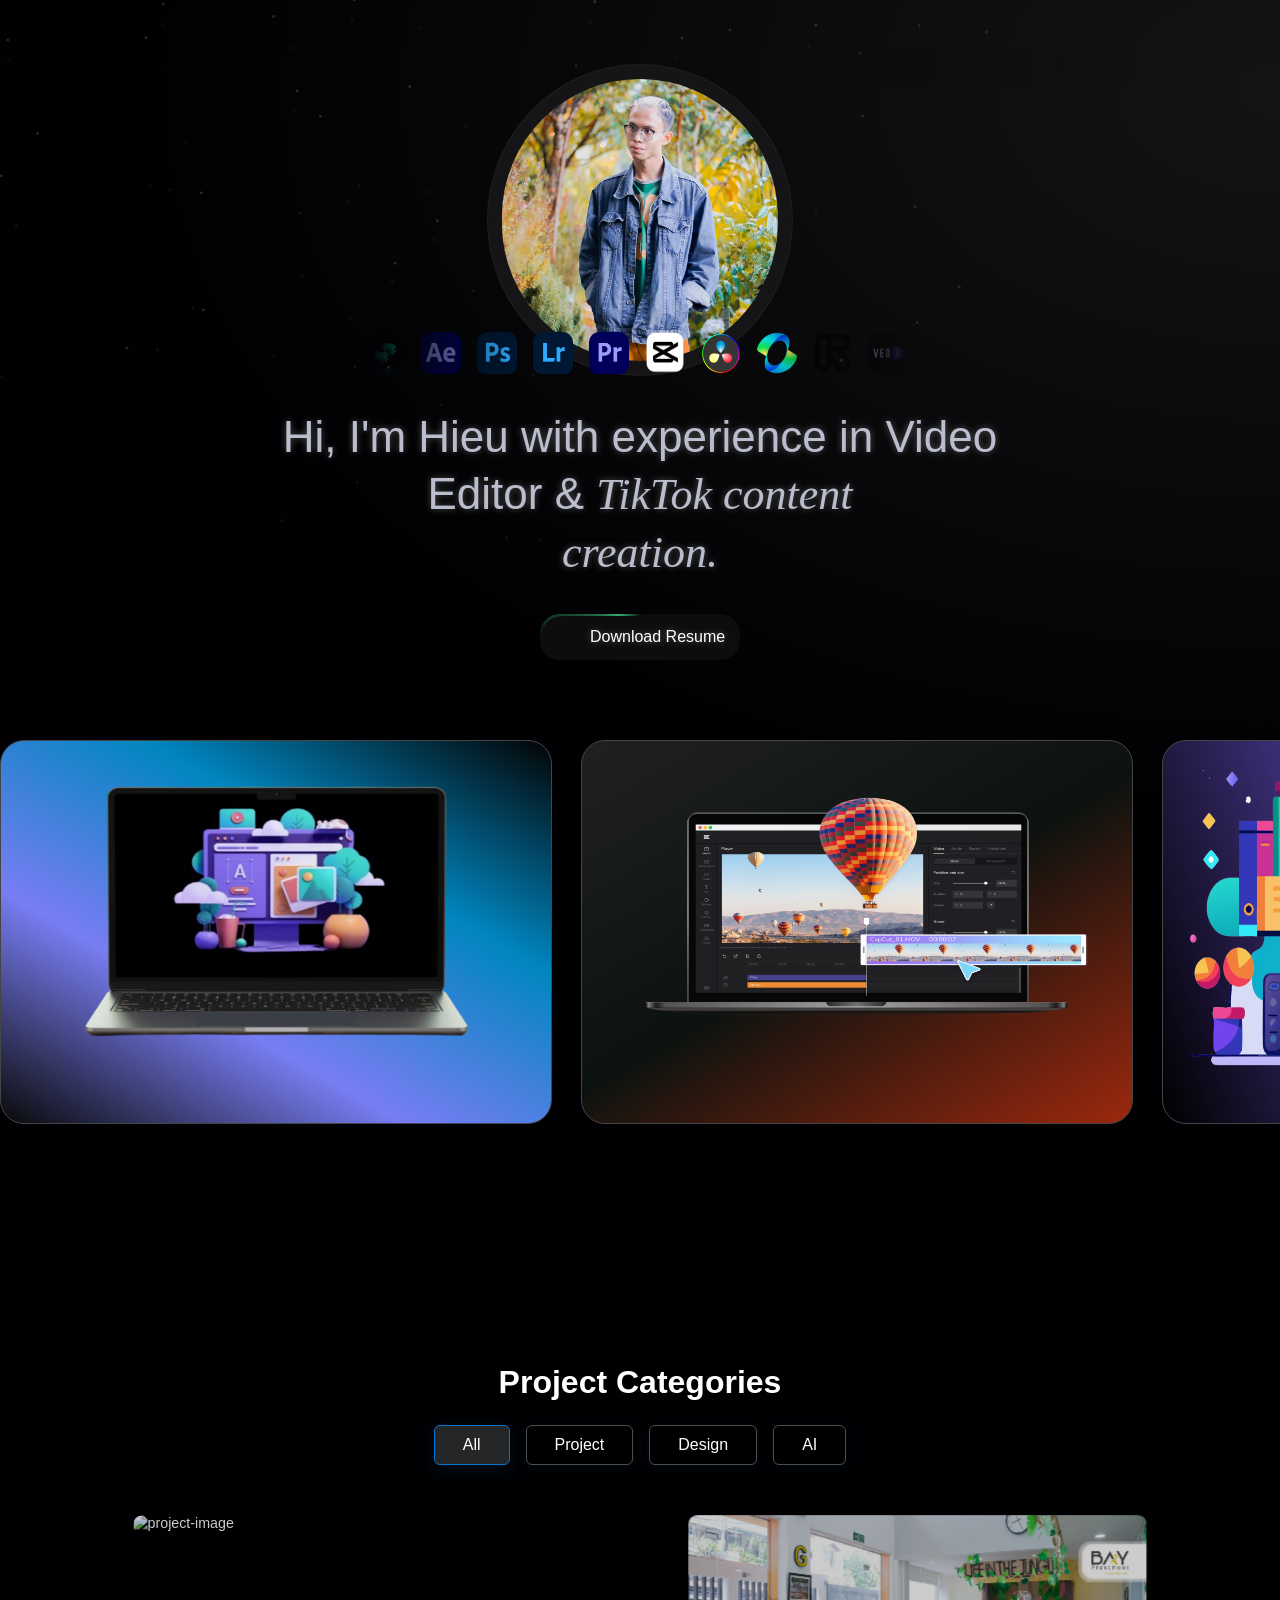
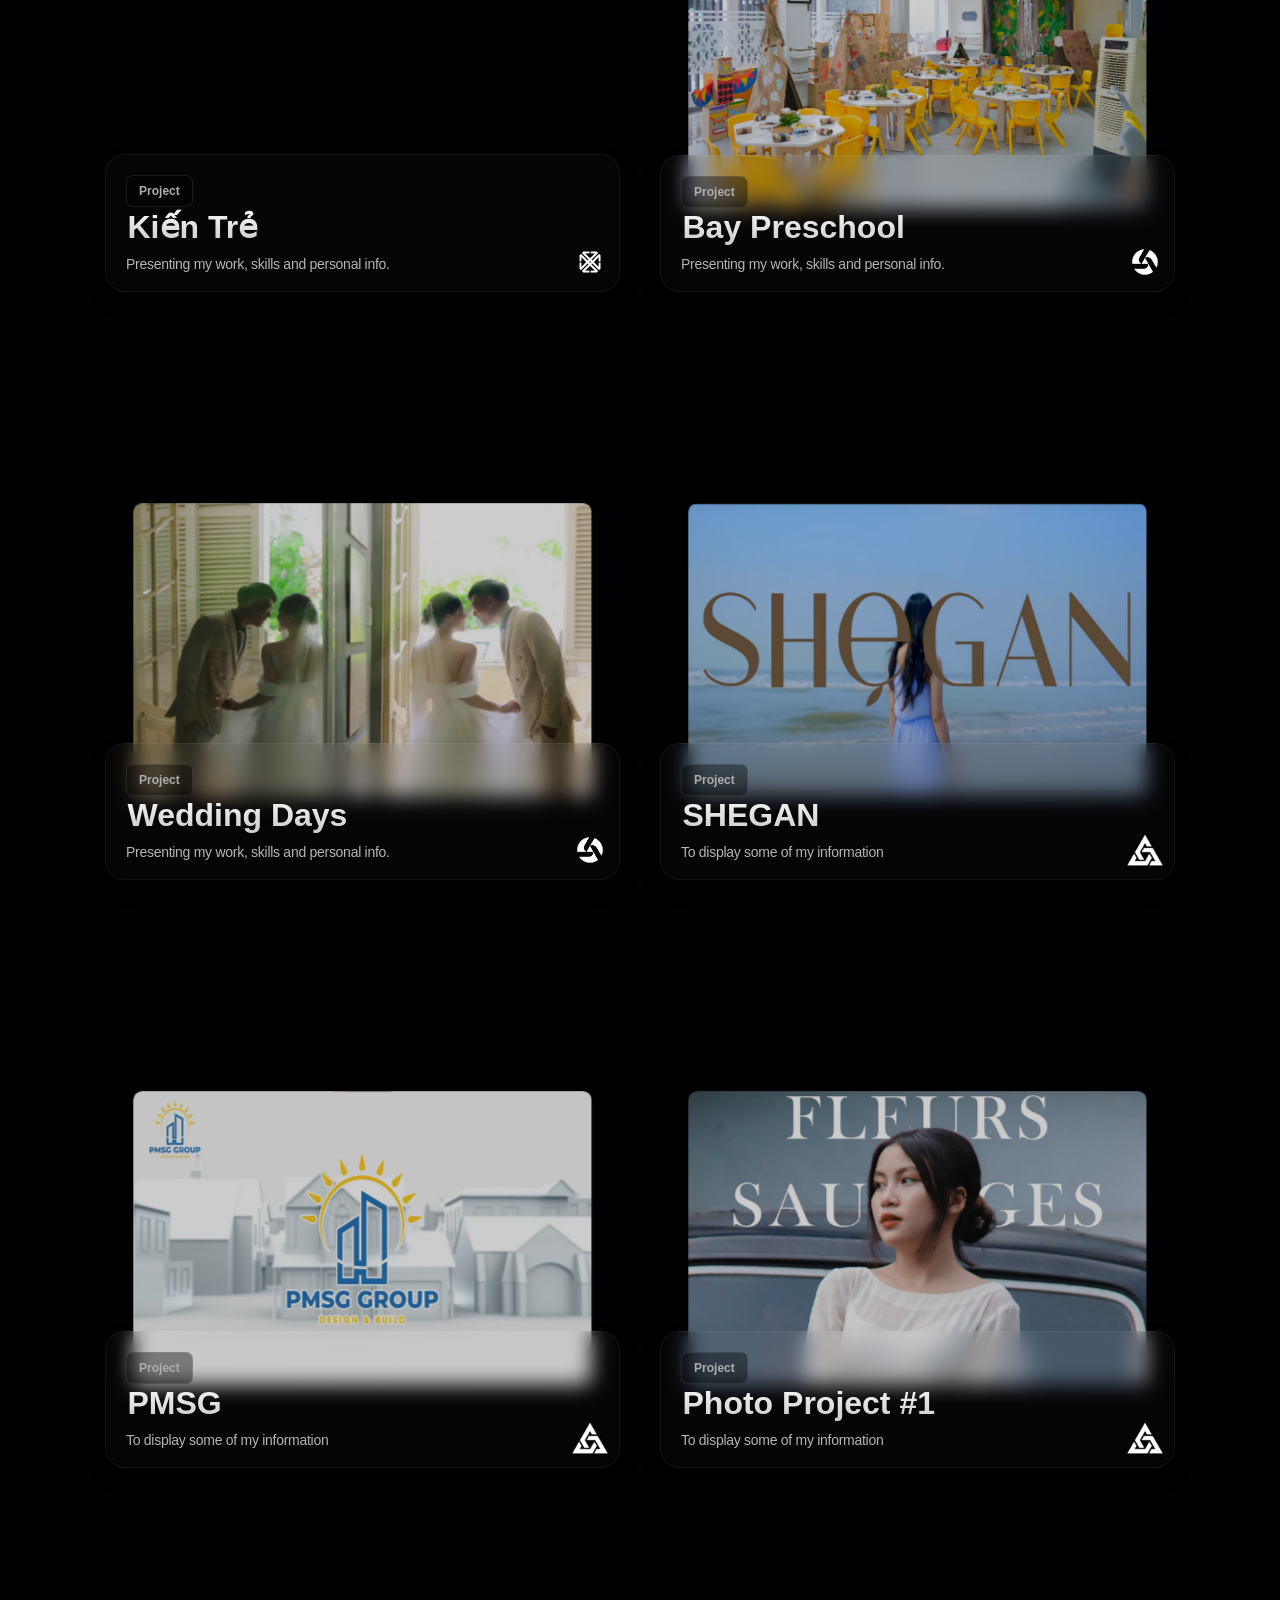
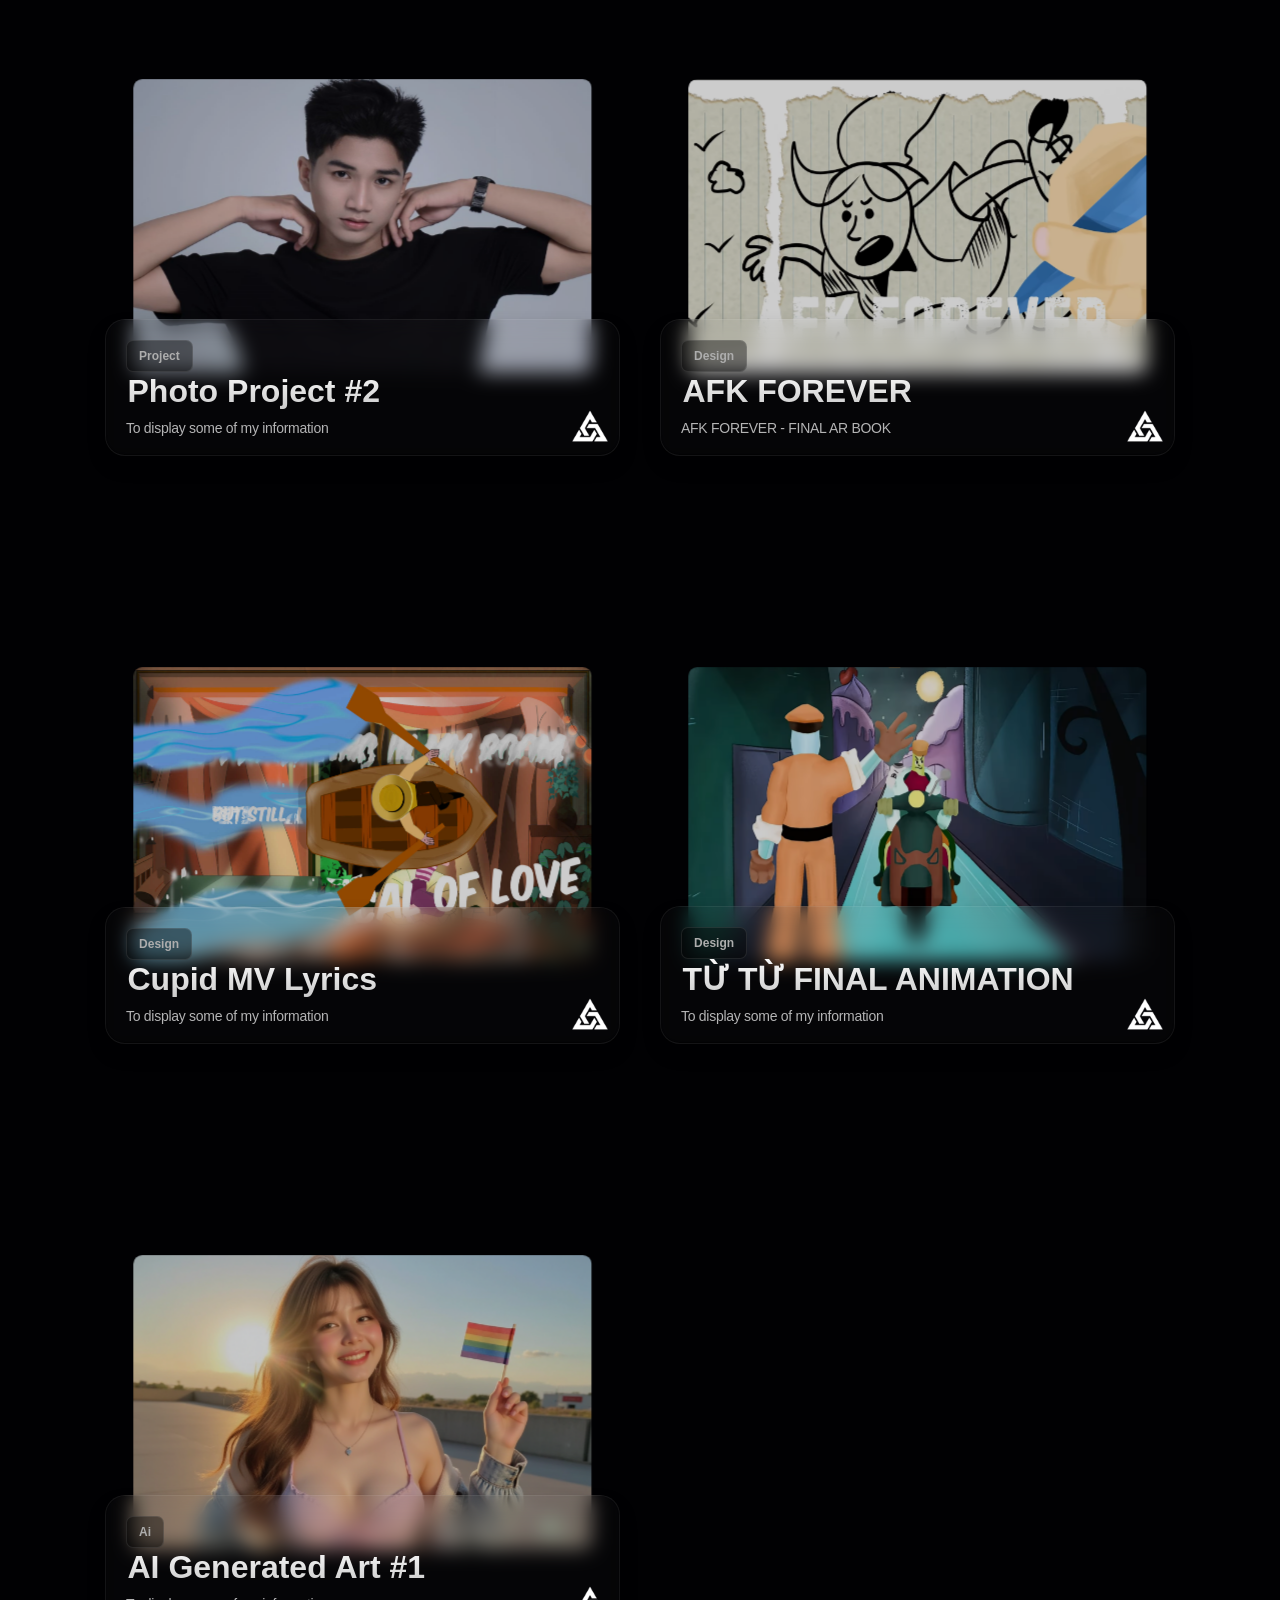
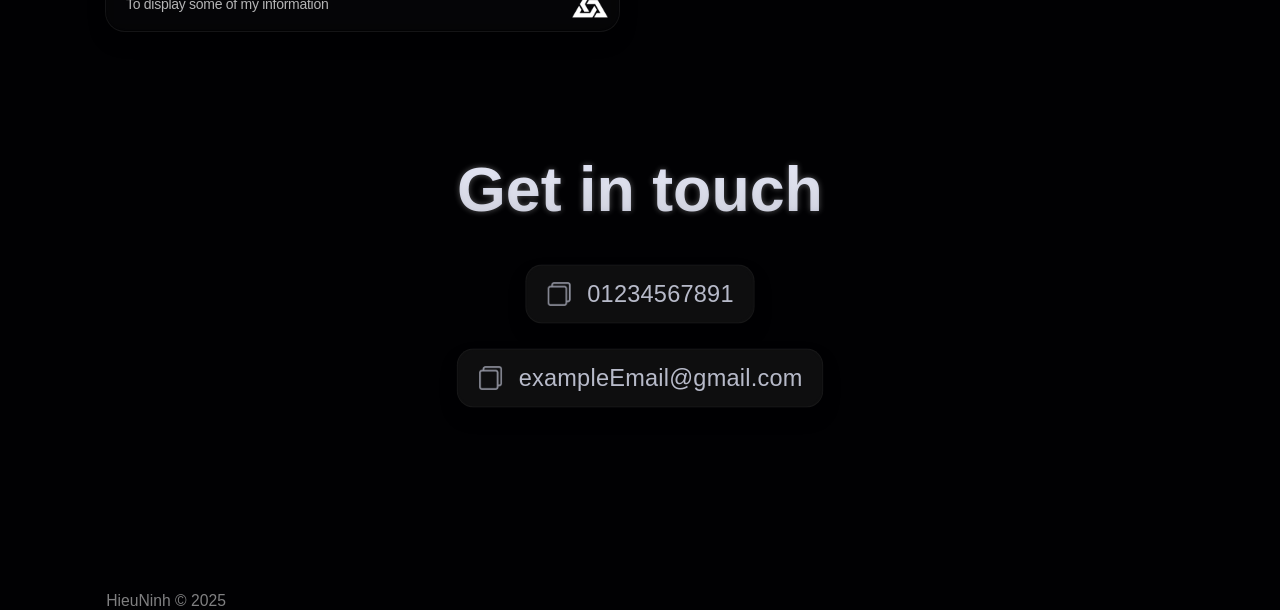
==== commit be268328: "update project" ====
--- a/Editable Portfolio Website.html
+++ b/Editable Portfolio Website.html
@@ -273,8 +273,8 @@
         <div class="project-categories-tabs">
           <button class="category-tab active" data-category="all">All</button>
           <button class="category-tab" data-category="project">Project</button>
-          <button class="category-tab" data-category="video">Video</button>
           <button class="category-tab" data-category="design">Design</button>
+          <button class="category-tab" data-category="ai">AI</button>
         </div>
         <div class="projects-card-container d-grid" id="filtered-projects">
           <!-- Projects will be filtered and shown here by JavaScript -->
@@ -313,27 +313,11 @@
   <!----------------------- FOOTER ---------------------------->
   <div class="wrapper">
     <footer>
-      <nav class="socmed-nav scroll-animate--upward"
-        style="translate: none; rotate: none; scale: none; transform: translate(0px, 55px) scale(0.98, 0.98);">
-        <ul>
-          <li><a href="https://www.tiktok.com/ExampleTiktokLink" target="_blank"><img
-                src="./Editable Portfolio Website_files/tiktok-icon.png" alt="tiktok-icon" class="socmed-icon"></a></li>
-          <li><a href="https://github.com/exampleGithubLink" target="_blank"><img
-                src="./Editable Portfolio Website_files/github-icon.png" alt="github-icon" class="socmed-icon"></a></li>
-          <li><a href="https://www.facebook.com/exampleFacebookLink.6/" target="_blank"><img
-                src="./Editable Portfolio Website_files/facebook-icon.png" alt="fb-icon" class="socmed-icon"></a></li>
-        </ul>
-      </nav>
+      
       <p class="copyright-txt scroll-animate--upward"
-        style="translate: none; rotate: none; scale: none; transform: translate(0px, 55px) scale(0.98, 0.98);">Meowish ©
+        style="translate: none; rotate: none; scale: none; transform: translate(0px, 55px) scale(0.98, 0.98);">HieuNinh ©
         2025</p>
 
-      <a href="https://meowish-0.github.io/Cosmic-Portfolio-Website/page.html#"
-        class="scroll-to-top-btn glowing-button scroll-animate--upward"
-        style="translate: none; rotate: none; scale: none; transform: translate(0px, 55px) scale(0.98, 0.98);">
-        <p class="label">Scroll to Top</p>
-        <img class="scroll-top-icon" src="./Editable Portfolio Website_files/arrow to top.png" alt="scroll-top-icon">
-      </a>
     </footer>
   </div>
 
--- a/Editable Portfolio Website_files/projects-section.css
+++ b/Editable Portfolio Website_files/projects-section.css
@@ -4,7 +4,7 @@
 
 .projects-card-container.d-grid {
   display: grid;
-  row-gap: 11rem;
+  row-gap: 8rem;
   column-gap: 2.5rem;
 }
 
--- a/Editable Portfolio Website_files/slide.css
+++ b/Editable Portfolio Website_files/slide.css
@@ -1,7 +1,7 @@
 
     .scroll-wrapper {
       width: 90vw;
-      max-width: 1200px;
+      max-width: 1320px;
       overflow-x: scroll;
       scrollbar-width: none;
       display: flex; 
@@ -24,8 +24,8 @@
     .media-item img,
     .media-item video {
       width: 100%;
-      height: 100%;
-      object-fit: cover;
+      height: 785px;
+      object-fit: contain;
       display: block;
     }
 
@@ -37,15 +37,16 @@
       background: #333;
       border-radius: 8px;
       width: 90vw;
-      max-width: 1200px;
+      max-width: 1320px;
     }
 
     .thumbnail-strip img {
-      height: 64px;
+      height: 80px;
       border-radius: 6px;
       cursor: pointer;
       transition: transform 0.2s;
-      width: 10%;
+      width: 12%;
+      object-fit: cover;
     }
 
     .thumbnail-strip img:hover {
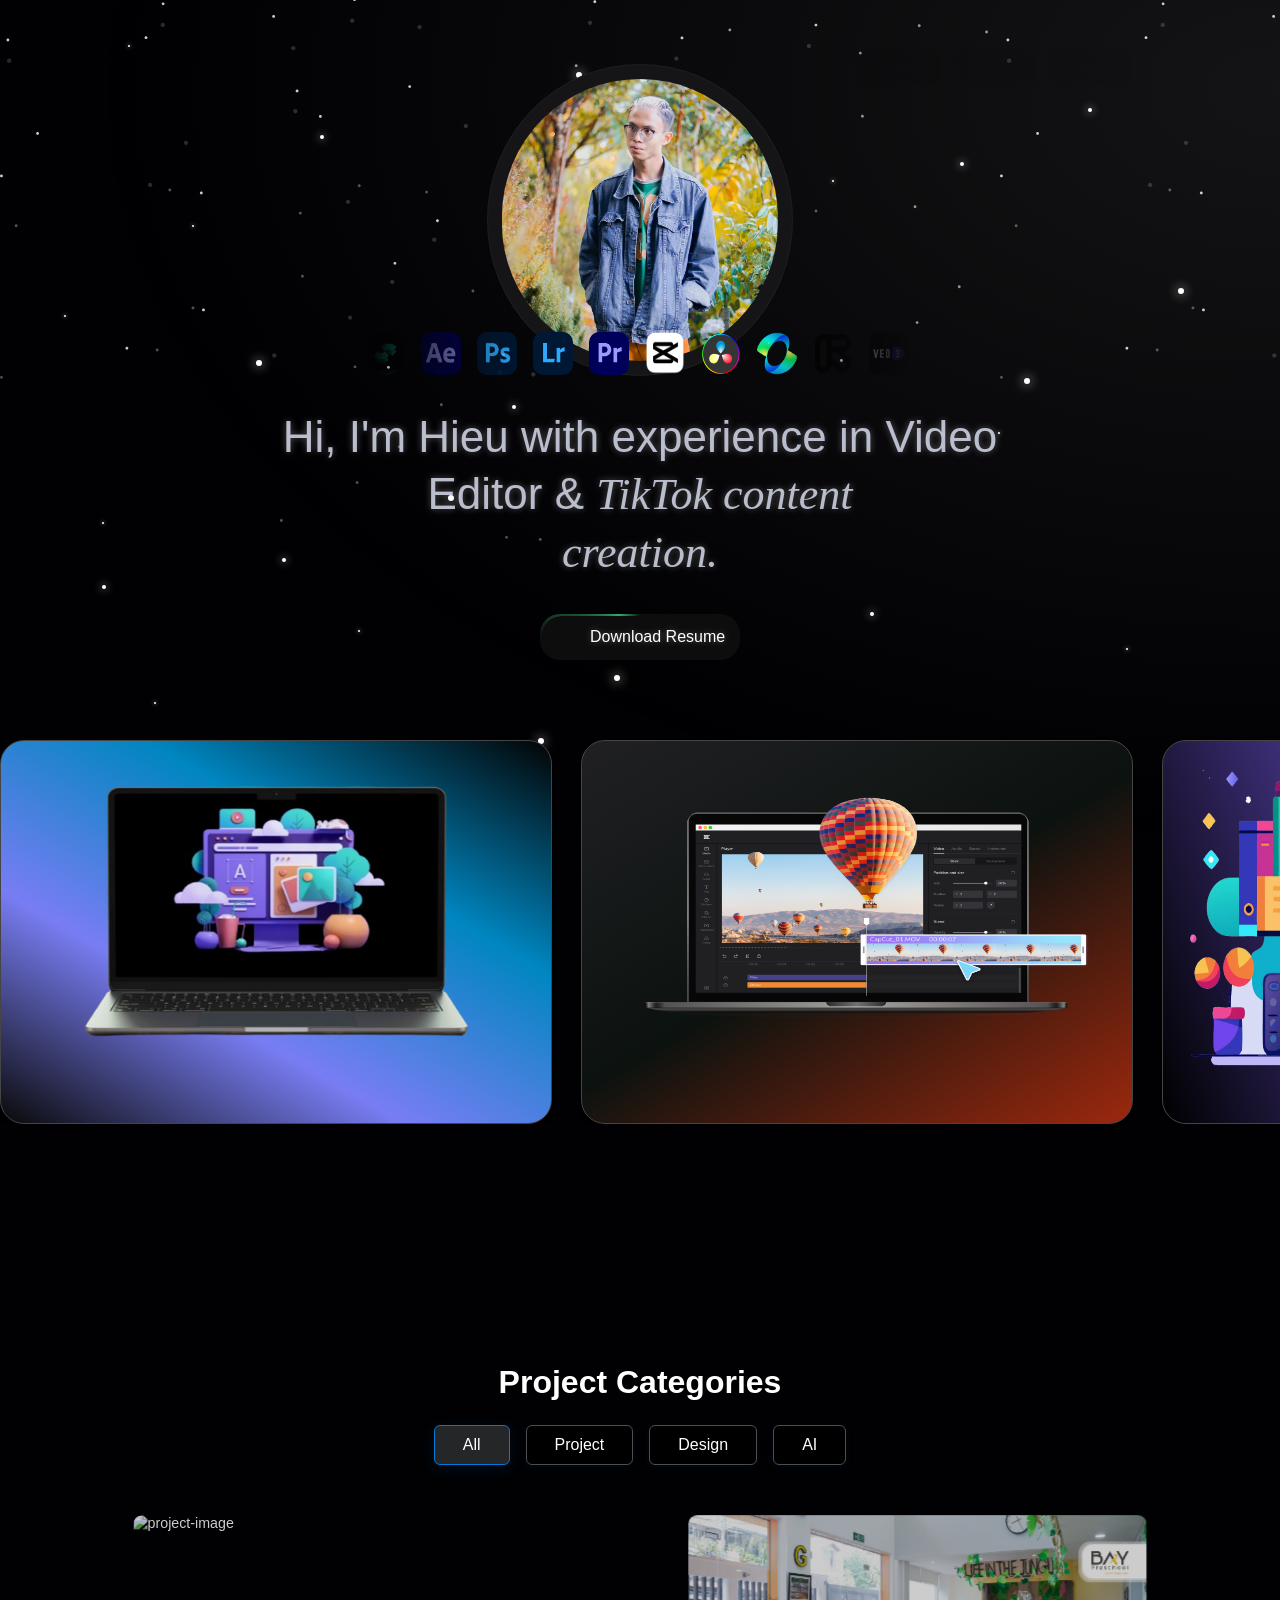
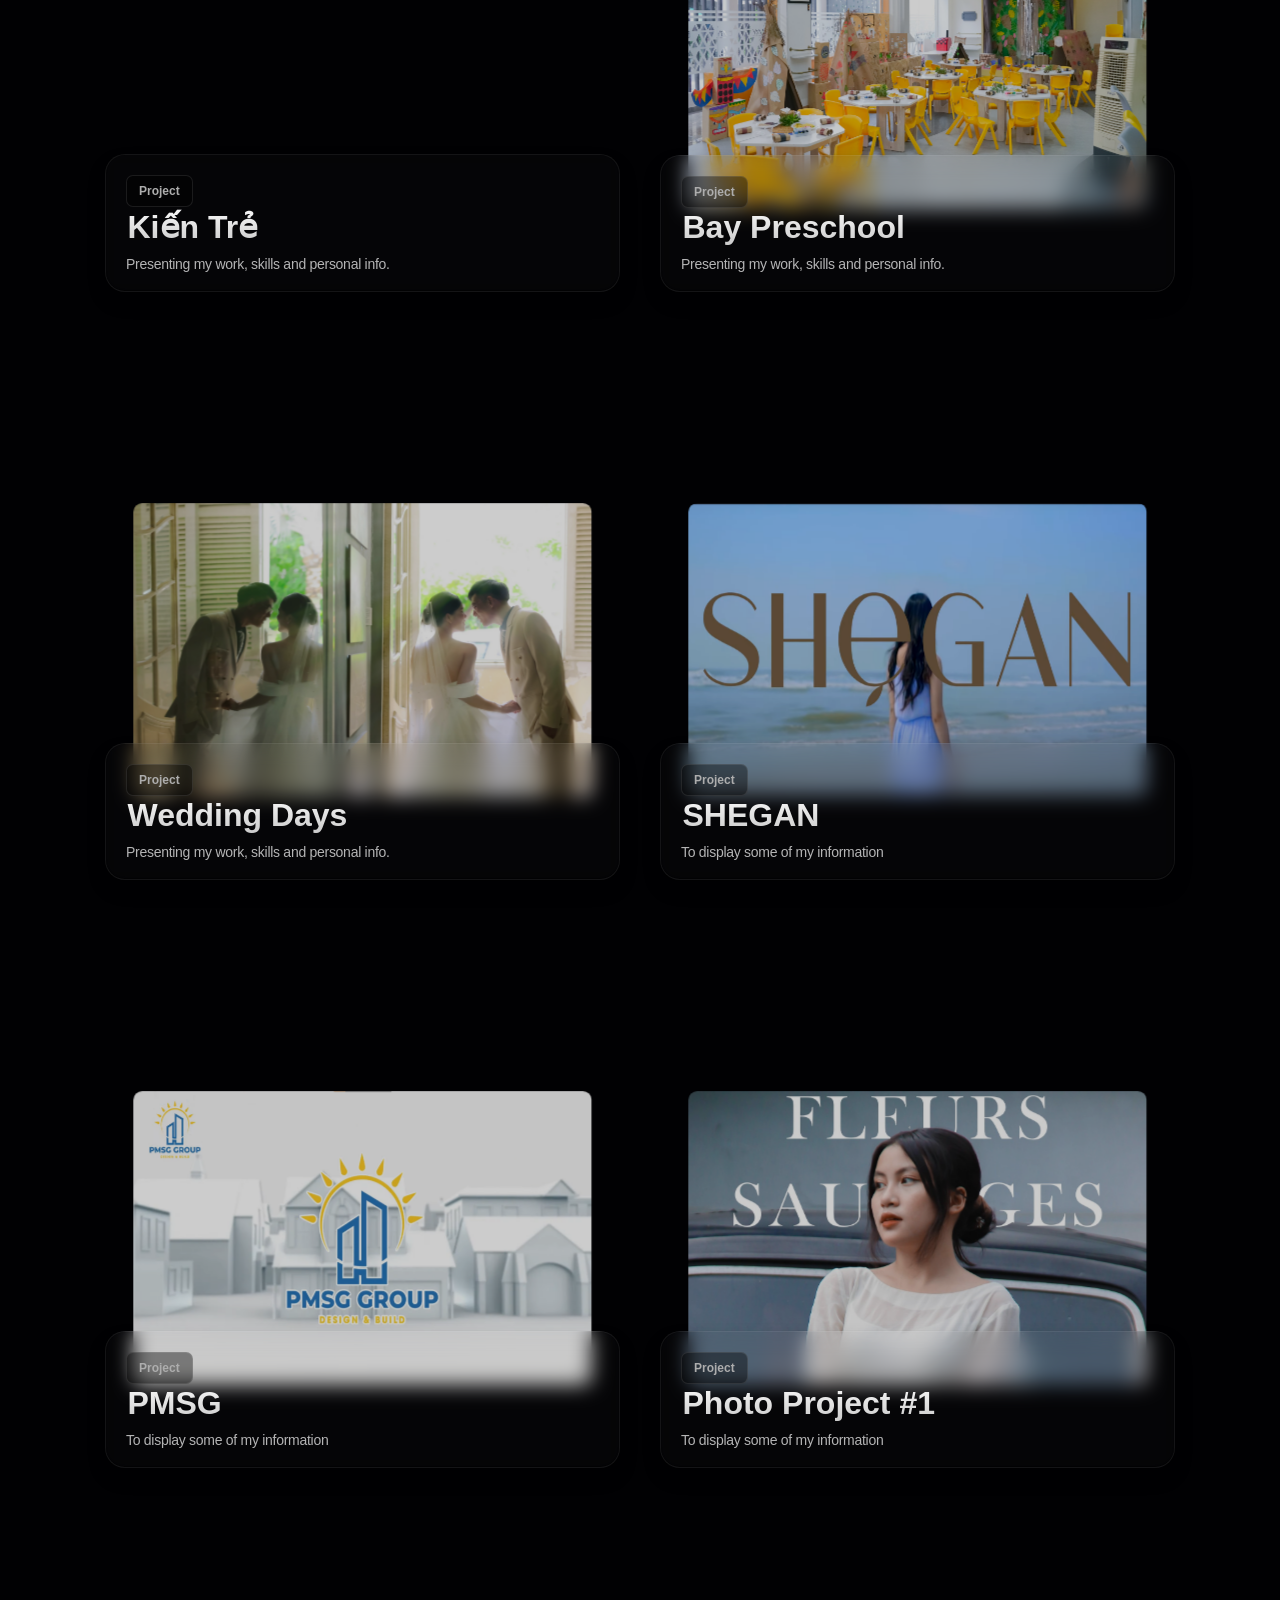
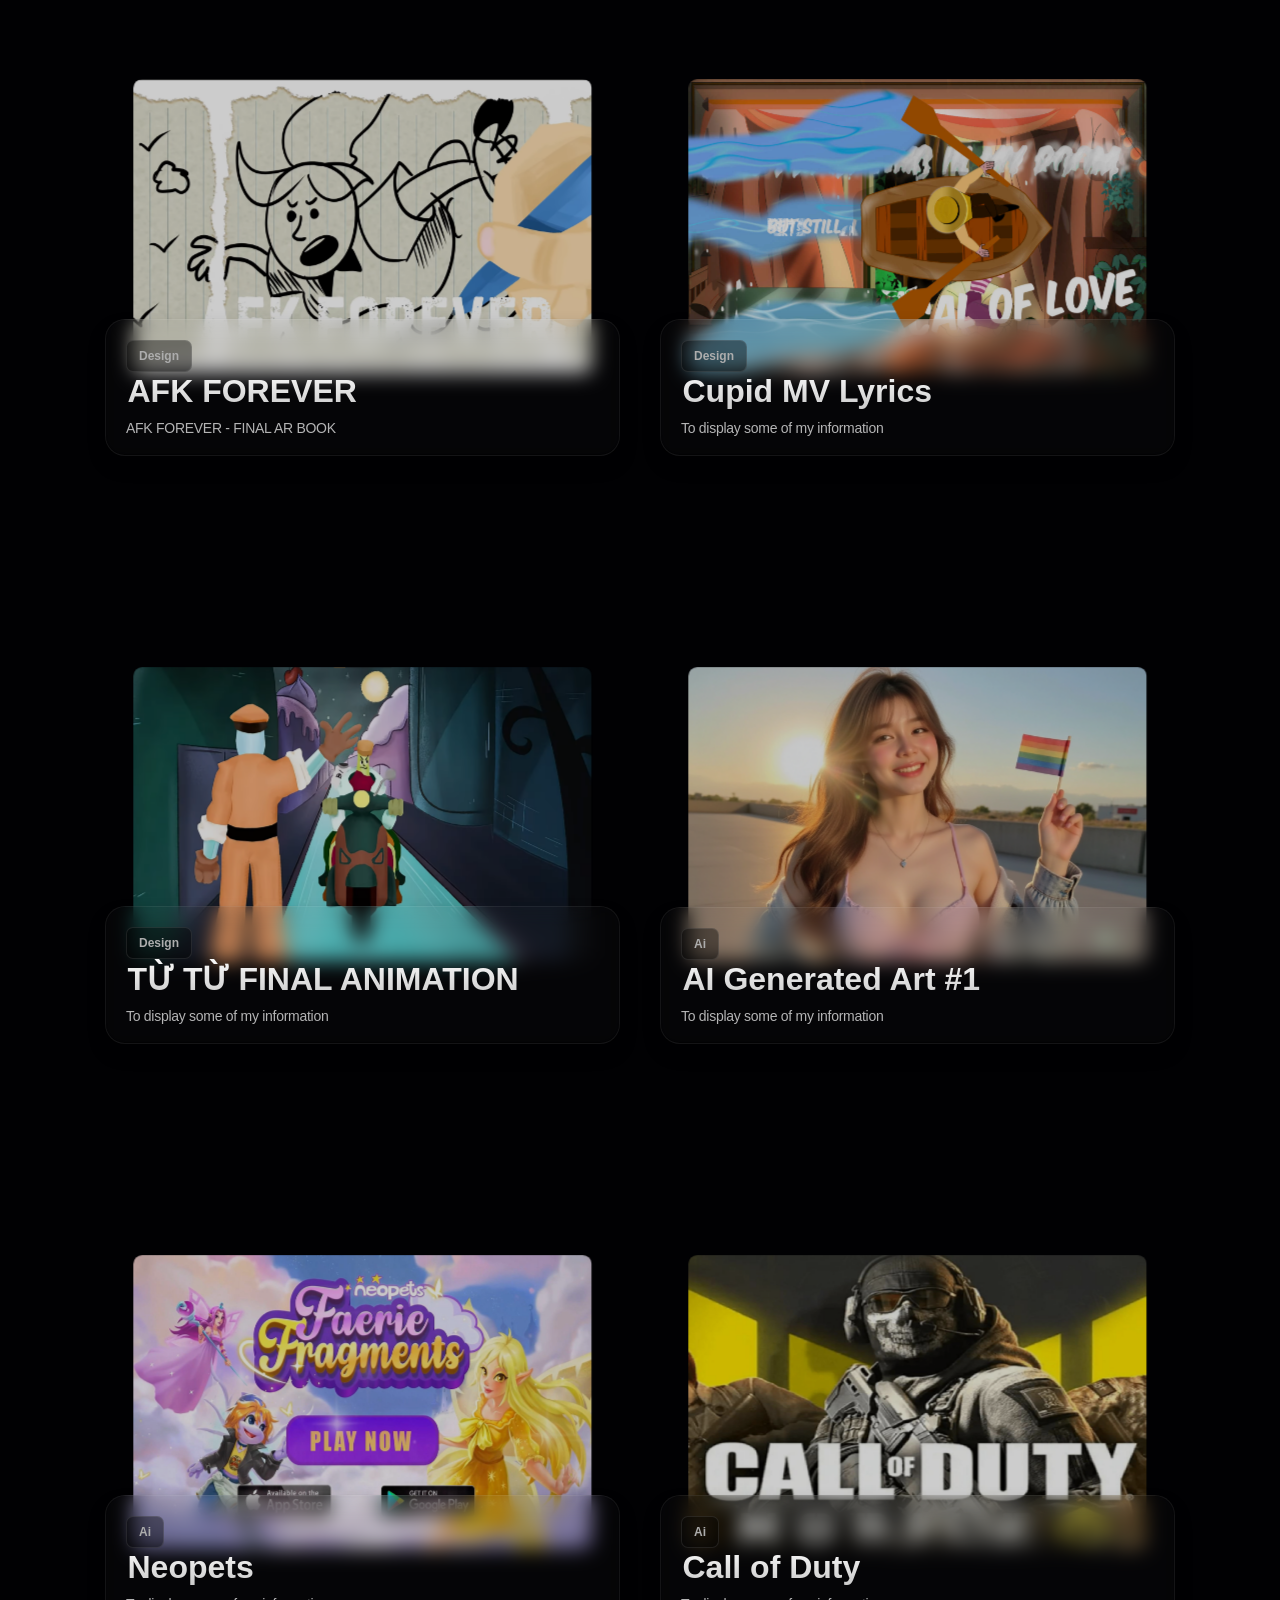
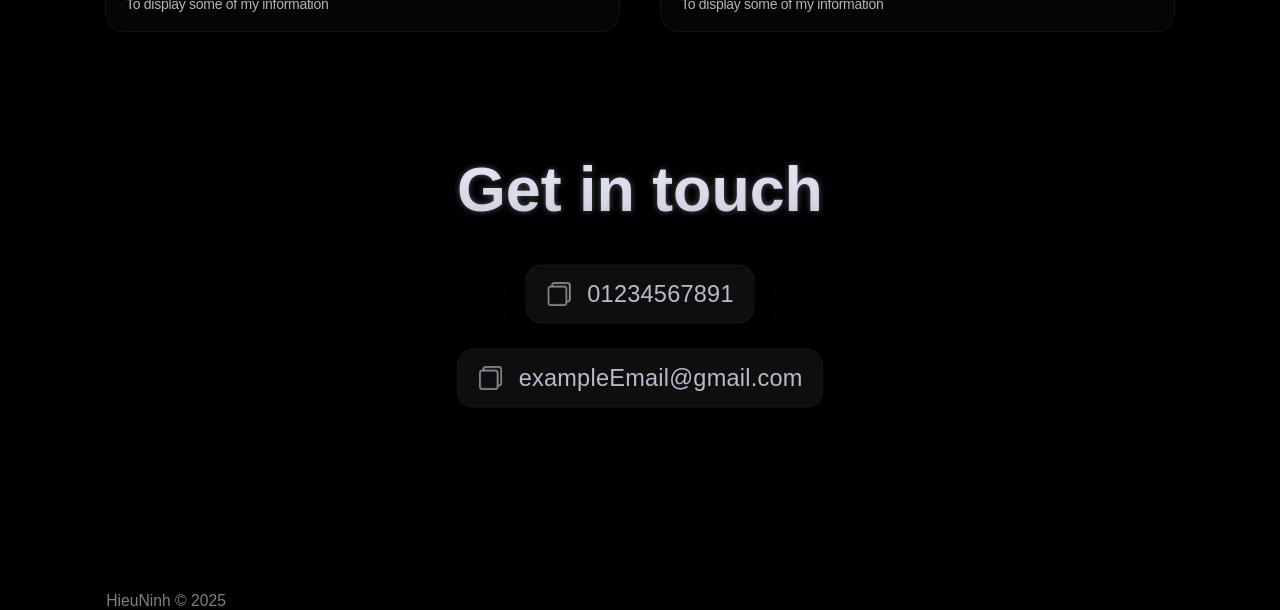
==== commit 9f788fb1: "update project, update background" ====
--- a/Editable Portfolio Website.html
+++ b/Editable Portfolio Website.html
@@ -75,6 +75,57 @@
     </div>
     <!-- Static background stars -->
     <div class="fixed-stars-img"></div>
+    <!-- PARTICLES TOÀN MÀN HÌNH -->
+        <div class="fullscreen-particles">
+            <!-- Round particles -->
+            <div class="particle particle-small"></div>
+            <div class="particle particle-medium"></div>
+            <div class="particle particle-large"></div>
+            <div class="particle particle-small"></div>
+            <div class="particle particle-medium"></div>
+            <div class="particle particle-small"></div>
+            <div class="particle particle-large"></div>
+            <div class="particle particle-medium"></div>
+            <div class="particle particle-small"></div>
+            <div class="particle particle-large"></div>
+            <div class="particle particle-medium"></div>
+            <div class="particle particle-small"></div>
+            <div class="particle particle-large"></div>
+            <div class="particle particle-medium"></div>
+            <div class="particle particle-small"></div>
+            <div class="particle particle-large"></div>
+            <div class="particle particle-medium"></div>
+            <div class="particle particle-small"></div>
+            <div class="particle particle-large"></div>
+            <div class="particle particle-medium"></div>
+            <div class="particle particle-small"></div>
+            <div class="particle particle-large"></div>
+            <div class="particle particle-medium"></div>
+            <div class="particle particle-small"></div>
+            <div class="particle particle-large"></div>
+            <div class="particle particle-medium"></div>
+            <div class="particle particle-small"></div>
+            <div class="particle particle-large"></div>
+            <div class="particle particle-medium"></div>
+            <div class="particle particle-small"></div>
+
+            <!-- Diamond sparkles -->
+            <div class="diamond-sparkle"></div>
+            <div class="diamond-sparkle"></div>
+            <div class="diamond-sparkle"></div>
+            <div class="diamond-sparkle"></div>
+            <div class="diamond-sparkle"></div>
+            <div class="diamond-sparkle"></div>
+            <div class="diamond-sparkle"></div>
+            <div class="diamond-sparkle"></div>
+
+            <!-- Star particles -->
+            <div class="star-particle"></div>
+            <div class="star-particle"></div>
+            <div class="star-particle"></div>
+            <div class="star-particle"></div>
+            <div class="star-particle"></div>
+        </div>
   </div>
 
   <!----------------------------- HEADER -------------------------->
--- a/Editable Portfolio Website_files/background.css
+++ b/Editable Portfolio Website_files/background.css
@@ -11,7 +11,7 @@
 .background .shooting-star {
   position: absolute;
   left: -130px;
-  background: linear-gradient(270deg, rgba(255, 255, 255, 0.6) 0%, rgba(255, 255, 255, 0) 100%);
+  background: linear-gradient(270deg, rgb(255, 255, 255) 0%, rgb(187, 177, 177) 100%);
   border-radius: 2px;
   height: 1px;
   width: 100px;
@@ -23,8 +23,8 @@
   position: absolute;
   right: 0;
   top: 0;
-  width: 2px;
-  background-color: rgba(255, 255, 255, 0.2);
+  width: 100px;
+  background-color: rgb(255, 255, 255);
   box-shadow: rgba(255, 255, 255, 0.6) 0px 0px 6px 1px;
   border-radius: 1px;
   opacity: 1;
@@ -32,36 +32,36 @@
 
 .background .shooting-star:first-child {
   --start-top: -100px;
-  --end-top: 120px;
-  --start-left: -130px;
-  --end-left: 740px;
+  --end-top: 600px;
+  --start-left: -130px;
+  --end-left: 1500px;
   animation: shooting-star 5.5s ease infinite;
   animation-delay: 0s;
 }
 
 .background .shooting-star:nth-child(2) {
   --start-top: 10px;
-  --end-top: 230px;
-  --start-left: -130px;
-  --end-left: 530px;
+  --end-top: 600px;
+  --start-left: -130px;
+  --end-left: 1500px;
   animation: shooting-star 8.3s ease infinite;
   animation-delay: 1.3s;
 }
 
 .background .shooting-star:nth-child(3) {
   --start-top: 70px;
-  --end-top: 290px;
-  --start-left: -130px;
-  --end-left: 650px;
+  --end-top: 600px;
+  --start-left: -130px;
+  --end-left: 1500px;
   animation: shooting-star 9.5s ease infinite;
   animation-delay: 2s;
 }
 
 .background .shooting-star:nth-child(4) {
   --start-top: 170px;
-  --end-top: 390px;
-  --start-left: -130px;
-  --end-left: 780px;
+  --end-top: 600px;
+  --start-left: -130px;
+  --end-left: 1500px;
   animation: shooting-star 10.3s ease infinite;
   animation-delay: 1.55s;
 }
@@ -70,7 +70,7 @@
   --start-top: 260px;
   --end-top: 480px;
   --start-left: -130px;
-  --end-left: 800px;
+  --end-left: 1500px;
   animation: shooting-star 7.8s ease infinite;
   animation-delay: 1.9s;
 }
@@ -79,7 +79,7 @@
   --start-top: -70px;
   --end-top: 190px;
   --start-left: -130px;
-  --end-left: 650px;
+  --end-left: 1500px;
   animation: shooting-star 8.3s ease infinite;
   animation-delay: 1.6s;
 }
@@ -164,15 +164,102 @@
   animation: shooting-star 8.8s ease infinite;
   animation-delay: 4.3s;
 }
+.background .shooting-star:nth-child(16) {
+  --start-top: 10px;
+  --end-top: 230px;
+  --start-left: -130px;
+  --end-left: 1300px;
+  animation: shooting-star 16s ease infinite;
+  animation-delay: 4.3s;
+}
+
+        /* PARTICLES BẢO PHỦ TOÀN MÀN HÌNH */
+        .fullscreen-particles {
+            position: fixed;
+            top: 0;
+            left: 0;
+            width: 100vw;
+            height: 100vh;
+            z-index: 4;
+            pointer-events: none;
+            overflow: hidden;
+        }
+
+        /* Particles cơ bản */
+        .particle {
+            position: absolute;
+            background: #ffffff;
+            border-radius: 50%;
+            box-shadow: 0 0 6px #ffffff;
+            animation: sparkleFloat 3s ease-in-out infinite;
+        }
+
+        /* Particles nhỏ */
+        .particle-small {
+            width: 2px;
+            height: 2px;
+            box-shadow: 0 0 4px #ffffff;
+            animation: sparkleFloat 2s ease-in-out infinite;
+        }
+
+        /* Particles trung bình */
+        .particle-medium {
+            width: 4px;
+            height: 4px;
+            box-shadow: 0 0 8px #ffffff;
+            animation: sparkleFloat 3s ease-in-out infinite;
+        }
+
+        /* Particles lớn */
+        .particle-large {
+            width: 6px;
+            height: 6px;
+            box-shadow: 0 0 12px #ffffff;
+            animation: sparkleFloat 4s ease-in-out infinite;
+        }
+
+        /* Tạo 50 particles với CSS */
+        .particle:nth-child(1) { top: 5%; left: 10%; animation-delay: 0s; }
+        .particle:nth-child(2) { top: 15%; left: 25%; animation-delay: 0.2s; }
+        .particle:nth-child(3) { top: 8%; left: 45%; animation-delay: 0.4s; }
+        .particle:nth-child(4) { top: 20%; left: 65%; animation-delay: 0.6s; }
+        .particle:nth-child(5) { top: 12%; left: 85%; animation-delay: 0.8s; }
+        .particle:nth-child(6) { top: 35%; left: 5%; animation-delay: 1s; }
+        .particle:nth-child(7) { top: 40%; left: 20%; animation-delay: 1.2s; }
+        .particle:nth-child(8) { top: 45%; left: 40%; animation-delay: 1.4s; }
+        .particle:nth-child(9) { top: 38%; left: 60%; animation-delay: 1.6s; }
+        .particle:nth-child(10) { top: 42%; left: 80%; animation-delay: 1.8s; }
+        .particle:nth-child(11) { top: 65%; left: 8%; animation-delay: 2s; }
+        .particle:nth-child(12) { top: 70%; left: 28%; animation-delay: 2.2s; }
+        .particle:nth-child(13) { top: 75%; left: 48%; animation-delay: 2.4s; }
+        .particle:nth-child(14) { top: 68%; left: 68%; animation-delay: 2.6s; }
+        .particle:nth-child(15) { top: 72%; left: 88%; animation-delay: 2.8s; }
+        .particle:nth-child(16) { top: 85%; left: 15%; animation-delay: 3s; }
+        .particle:nth-child(17) { top: 90%; left: 35%; animation-delay: 3.2s; }
+        .particle:nth-child(18) { top: 88%; left: 55%; animation-delay: 3.4s; }
+        .particle:nth-child(19) { top: 92%; left: 75%; animation-delay: 3.6s; }
+        .particle:nth-child(20) { top: 95%; left: 95%; animation-delay: 3.8s; }
+
+        /* Thêm particles ở các vị trí khác */
+        .particle:nth-child(21) { top: 25%; left: 15%; animation-delay: 0.1s; }
+        .particle:nth-child(22) { top: 55%; left: 35%; animation-delay: 0.3s; }
+        .particle:nth-child(23) { top: 18%; left: 75%; animation-delay: 0.5s; }
+        .particle:nth-child(24) { top: 78%; left: 12%; animation-delay: 0.7s; }
+        .particle:nth-child(25) { top: 32%; left: 92%; animation-delay: 0.9s; }
+        .particle:nth-child(26) { top: 62%; left: 22%; animation-delay: 1.1s; }
+        .particle:nth-child(27) { top: 48%; left: 78%; animation-delay: 1.3s; }
+        .particle:nth-child(28) { top: 82%; left: 42%; animation-delay: 1.5s; }
+        .particle:nth-child(29) { top: 28%; left: 58%; animation-delay: 1.7s; }
+        .particle:nth-child(30) { top: 58%; left: 8%; animation-delay: 1.9s; }
 
 @keyframes shooting-star {
   0% {
-    opacity: 0.3;
+    opacity: 0.8;
     left: var(--start-left);
     top: var(--start-top);
   }
   100% {
-    opacity: 0;
+    opacity: 0.1;
     left: var(--end-left);
     top: var(--end-top);
   }
@@ -183,7 +270,7 @@
   top: 0;
   left: 0;
   height: 543px;
-  width: 1000px;
-  opacity: 0.15;
+  width: 1500px;
+  opacity: 0.8;
   background-image: url("data:image/svg+xml;utf8,%3Csvg%20xmlns%3D%22http%3A%2F%2Fwww.w3.org%2F2000%2Fsvg%22%20xmlns%3Axlink%3D%22http%3A%2F%2Fwww.w3.org%2F1999%2Fxlink%22%20viewBox%3D%220%200%201000%20543%22%3E%3Cg%20transform%3D%22translate(-8.42%20-1.84)%22%20id%3D%22ss1110625102_1%22%3E%3Cg%20transform%3D%22translate(0%200)%22%20id%3D%22ss1110625102_2%22%3E%3Cpath%20d%3D%22M%20354.28%20203.622%20C%20354.28%20202.438%20355.239%20201.479%20356.423%20201.479%20C%20357.606%20201.479%20358.566%20202.438%20358.566%20203.622%20C%20358.566%20204.806%20357.606%20205.766%20356.423%20205.766%20C%20355.239%20205.766%20354.28%20204.806%20354.28%20203.622%20Z%22%20fill%3D%22rgba(255%2C255%2C255%2C0.2)%22%3E%3C%2Fpath%3E%3Cpath%20d%3D%22M%20192.207%20144.672%20C%20192.207%20143.489%20193.167%20142.529%20194.35%20142.529%20C%20195.533%20142.529%20196.493%20143.489%20196.493%20144.672%20C%20196.493%20145.856%20195.533%20146.816%20194.35%20146.816%20C%20193.167%20146.816%20192.207%20145.856%20192.207%20144.672%20Z%22%20fill%3D%22rgba(255%2C255%2C255%2C0.2)%22%3E%3C%2Fpath%3E%3Cpath%20d%3D%22M%20560.55%2098.353%20C%20560.55%2097.169%20561.509%2096.21%20562.693%2096.21%20C%20563.876%2096.21%20564.836%2097.169%20564.836%2098.353%20C%20564.836%2099.537%20563.876%20100.496%20562.693%20100.496%20C%20561.509%20100.496%20560.55%2099.537%20560.55%2098.353%20Z%22%20fill%3D%22rgba(255%2C255%2C255%2C0.2)%22%3E%3C%2Fpath%3E%3Cpath%20d%3D%22M%20299.553%2049.93%20C%20299.553%2048.747%20300.512%2047.787%20301.696%2047.787%20C%20302.879%2047.787%20303.839%2048.747%20303.839%2049.93%20C%20303.839%2051.114%20302.879%2052.074%20301.696%2052.074%20C%20300.512%2052.074%20299.553%2051.114%20299.553%2049.93%20Z%22%20fill%3D%22rgba(255%2C255%2C255%2C0.2)%22%3E%3C%2Fpath%3E%3Cpath%20d%3D%22M%20280.61%20357.314%20C%20280.61%20356.13%20281.569%20355.171%20282.753%20355.171%20C%20283.936%20355.171%20284.896%20356.13%20284.896%20357.314%20C%20284.896%20358.498%20283.936%20359.457%20282.753%20359.457%20C%20281.569%20359.457%20280.61%20358.498%20280.61%20357.314%20Z%22%20fill%3D%22rgba(255%2C255%2C255%2C0.2)%22%3E%3C%2Fpath%3E%3Cpath%20d%3D%22M%20156.426%20186.779%20C%20156.426%20185.595%20157.385%20184.636%20158.569%20184.636%20C%20159.752%20184.636%20160.711%20185.595%20160.711%20186.779%20C%20160.711%20187.963%20159.752%20188.923%20158.569%20188.923%20C%20157.385%20188.923%20156.426%20187.963%20156.426%20186.779%20Z%22%20fill%3D%22rgba(255%2C255%2C255%2C0.2)%22%3E%3C%2Fpath%3E%3Cpath%20d%3D%22M%20472.149%20127.829%20C%20472.149%20126.646%20473.108%20125.686%20474.291%20125.686%20C%20475.475%20125.686%20476.434%20126.646%20476.434%20127.829%20C%20476.434%20129.013%20475.475%20129.973%20474.291%20129.973%20C%20473.108%20129.973%20472.149%20129.013%20472.149%20127.829%20Z%22%20fill%3D%22rgba(255%2C255%2C255%2C0.2)%22%3E%3C%2Fpath%3E%3Cpath%20d%3D%22M%20539.503%20376.263%20C%20539.503%20375.079%20540.462%20374.12%20541.646%20374.12%20C%20542.829%20374.12%20543.789%20375.079%20543.789%20376.263%20C%20543.789%20377.447%20542.829%20378.407%20541.646%20378.407%20C%20540.462%20378.407%20539.503%20377.447%20539.503%20376.263%20Z%22%20fill%3D%22rgba(255%2C255%2C255%2C0.2)%22%3E%3C%2Fpath%3E%3Cpath%20d%3D%22M%20356.383%20319.418%20C%20356.383%20318.235%20357.342%20317.275%20358.526%20317.275%20C%20359.709%20317.275%20360.669%20318.235%20360.669%20319.418%20C%20360.669%20320.602%20359.709%20321.562%20358.526%20321.562%20C%20357.342%20321.562%20356.383%20320.602%20356.383%20319.418%20Z%22%20fill%3D%22rgba(255%2C255%2C255%2C0.2)%22%3E%3C%2Fpath%3E%3Cpath%20d%3D%22M%20425.841%2028.876%20C%20425.841%2027.692%20426.801%2026.733%20427.984%2026.733%20C%20429.168%2026.733%20430.127%2027.692%20430.127%2028.876%20C%20430.127%2030.06%20429.168%2031.02%20427.984%2031.02%20C%20426.801%2031.02%20425.841%2030.06%20425.841%2028.876%20Z%22%20fill%3D%22rgba(255%2C255%2C255%2C0.2)%22%3E%3C%2Fpath%3E%3Cpath%20d%3D%22M%20815.234%2047.825%20C%20815.234%2046.642%20816.194%2045.682%20817.377%2045.682%20C%20818.561%2045.682%20819.52%2046.642%20819.52%2047.825%20C%20819.52%2049.009%20818.561%2049.969%20817.377%2049.969%20C%20816.194%2049.969%20815.234%2049.009%20815.234%2047.825%20Z%22%20fill%3D%22rgba(255%2C255%2C255%2C0.2)%22%3E%3C%2Fpath%3E%3Cpath%20d%3D%22M%20663.687%20205.727%20C%20663.687%20204.543%20664.647%20203.584%20665.83%20203.584%20C%20667.014%20203.584%20667.973%20204.543%20667.973%20205.727%20C%20667.973%20206.911%20667.014%20207.87%20665.83%20207.87%20C%20664.647%20207.87%20663.687%20206.911%20663.687%20205.727%20Z%22%20fill%3D%22rgba(255%2C255%2C255%2C0.2)%22%3E%3C%2Fpath%3E%3Cpath%20d%3D%22M%20398.48%20283.626%20C%20398.48%20282.442%20399.439%20281.483%20400.623%20281.483%20C%20401.806%20281.483%20402.766%20282.442%20402.766%20283.626%20C%20402.766%20284.81%20401.806%20285.77%20400.623%20285.77%20C%20399.439%20285.77%20398.48%20284.81%20398.48%20283.626%20Z%22%20fill%3D%22rgba(255%2C255%2C255%2C0.2)%22%3E%3C%2Fpath%3E%3Cpath%20d%3D%22M%2015.403%2062.562%20C%2015.403%2061.378%2016.362%2060.419%2017.546%2060.419%20C%2018.729%2060.419%2019.689%2061.378%2019.689%2062.562%20C%2019.689%2063.746%2018.729%2064.706%2017.546%2064.706%20C%2016.362%2064.706%2015.403%2063.746%2015.403%2062.562%20Z%22%20fill%3D%22rgba(255%2C255%2C255%2C0.2)%22%3E%3C%2Fpath%3E%3Cpath%20d%3D%22M%20169.054%2026.771%20C%20169.054%2025.588%20170.014%2024.628%20171.197%2024.628%20C%20172.381%2024.628%20173.34%2025.588%20173.34%2026.771%20C%20173.34%2027.955%20172.381%2028.915%20171.197%2028.915%20C%20170.014%2028.915%20169.054%2027.955%20169.054%2026.771%20Z%22%20fill%3D%22rgba(255%2C255%2C255%2C0.2)%22%3E%3C%2Fpath%3E%3Cpath%20d%3D%22M%20682.629%2060.457%20C%20682.629%2059.274%20683.588%2058.314%20684.771%2058.314%20C%20685.955%2058.314%20686.914%2059.274%20686.914%2060.457%20C%20686.914%2061.641%20685.955%2062.601%20684.771%2062.601%20C%20683.588%2062.601%20682.629%2061.641%20682.629%2060.457%20Z%22%20fill%3D%22rgba(255%2C255%2C255%2C0.2)%22%3E%3C%2Fpath%3E%3Cpath%20d%3D%22M%20596.331%2024.665%20C%20596.331%2023.481%20597.291%2022.522%20598.474%2022.522%20C%20599.658%2022.522%20600.617%2023.481%20600.617%2024.665%20C%20600.617%2025.849%20599.658%2026.808%20598.474%2026.808%20C%20597.291%2026.808%20596.331%2025.849%20596.331%2024.665%20Z%22%20fill%3D%22rgba(255%2C255%2C255%2C0.2)%22%3E%3C%2Fpath%3E%3Cpath%20d%3D%22M%20440.576%20241.519%20C%20440.576%20240.335%20441.535%20239.376%20442.719%20239.376%20C%20443.902%20239.376%20444.861%20240.335%20444.861%20241.519%20C%20444.861%20242.703%20443.902%20243.663%20442.719%20243.663%20C%20441.535%20243.663%20440.576%20242.703%20440.576%20241.519%20Z%22%20fill%3D%22rgba(255%2C255%2C255%2C0.2)%22%3E%3C%2Fpath%3E%3Cpath%20d%3D%22M%20301.657%20113.091%20C%20301.657%20111.907%20302.617%20110.948%20303.8%20110.948%20C%20304.984%20110.948%20305.943%20111.907%20305.943%20113.091%20C%20305.943%20114.275%20304.984%20115.235%20303.8%20115.235%20C%20302.617%20115.235%20301.657%20114.275%20301.657%20113.091%20Z%22%20fill%3D%22rgba(255%2C255%2C255%2C0.2)%22%3E%3C%2Fpath%3E%3Cpath%20d%3D%22M%20358.487%2022.56%20C%20358.487%2021.376%20359.447%2020.417%20360.63%2020.417%20C%20361.813%2020.417%20362.773%2021.376%20362.773%2022.56%20C%20362.773%2023.744%20361.813%2024.704%20360.63%2024.704%20C%20359.447%2024.704%20358.487%2023.744%20358.487%2022.56%20Z%22%20fill%3D%22rgba(255%2C255%2C255%2C0.2)%22%3E%3C%2Fpath%3E%3Cpath%20d%3D%22M%20579.493%20176.252%20C%20579.493%20175.068%20580.452%20174.109%20581.636%20174.109%20C%20582.819%20174.109%20583.779%20175.068%20583.779%20176.252%20C%20583.779%20177.436%20582.819%20178.396%20581.636%20178.396%20C%20580.452%20178.396%20579.493%20177.436%20579.493%20176.252%20Z%22%20fill%3D%22rgba(255%2C255%2C255%2C0.2)%22%3E%3C%2Fpath%3E%3Cpath%20d%3D%22M%20505.826%20374.157%20C%20505.826%20372.973%20506.785%20372.014%20507.969%20372.014%20C%20509.152%20372.014%20510.111%20372.973%20510.111%20374.157%20C%20510.111%20375.341%20509.152%20376.3%20507.969%20376.3%20C%20506.785%20376.3%20505.826%20375.341%20505.826%20374.157%20Z%22%20fill%3D%22rgba(255%2C255%2C255%2C0.2)%22%3E%3C%2Fpath%3E%3Cg%20id%3D%22ss1110625102_25%22%3E%3Cg%20transform%3D%22translate(208.309%20193.364)%22%20id%3D%22ss1110625102_26%22%3E%3Cpath%20d%3D%22M%20-0%201.429%20C%20-0%200.64%200.64%200%201.429%200%20C%202.218%200%202.857%200.64%202.857%201.429%20C%202.857%202.218%202.218%202.858%201.429%202.858%20C%200.64%202.858%20-0%202.218%20-0%201.429%20Z%22%20fill%3D%22rgb(255%2C255%2C255)%22%3E%3C%2Fpath%3E%3C%2Fg%3E%3Cg%20transform%3D%22translate(44.571%20133.807)%22%20id%3D%22ss1110625102_28%22%3E%3Cpath%20d%3D%22M%200%201.429%20C%200%200.64%200.64%200%201.429%200%20C%202.218%200%202.857%200.64%202.857%201.429%20C%202.857%202.218%202.218%202.858%201.429%202.858%20C%200.64%202.858%200%202.218%200%201.429%20Z%22%20fill%3D%22rgb(255%2C255%2C255)%22%3E%3C%2Fpath%3E%3C%2Fg%3E%3Cg%20transform%3D%22translate(416.7%2087.013)%22%20id%3D%22ss1110625102_30%22%3E%3Cpath%20d%3D%22M%20-0%201.429%20C%20-0%200.64%200.64%20-0%201.429%20-0%20C%202.218%20-0%202.857%200.64%202.857%201.429%20C%202.857%202.218%202.218%202.858%201.429%202.858%20C%200.64%202.858%20-0%202.218%20-0%201.429%20Z%22%20fill%3D%22rgb(255%2C255%2C255)%22%3E%3C%2Fpath%3E%3C%2Fg%3E%3Cg%20transform%3D%22translate(153.02%2038.091)%22%20id%3D%22ss1110625102_32%22%3E%3Cpath%20d%3D%22M%20-0%201.429%20C%20-0%200.64%200.64%20-0%201.429%20-0%20C%202.218%20-0%202.857%200.64%202.857%201.429%20C%202.857%202.218%202.218%202.858%201.429%202.858%20C%200.64%202.858%20-0%202.218%20-0%201.429%20Z%22%20fill%3D%22rgb(255%2C255%2C255)%22%3E%3C%2Fpath%3E%3C%2Fg%3E%3Cg%20transform%3D%22translate(133.881%20348.636)%22%20id%3D%22ss1110625102_34%22%3E%3Cpath%20d%3D%22M%20-0%201.429%20C%20-0%200.64%200.64%200%201.429%200%20C%202.218%200%202.857%200.64%202.857%201.429%20C%202.857%202.218%202.218%202.858%201.429%202.858%20C%200.64%202.858%20-0%202.218%20-0%201.429%20Z%22%20fill%3D%22rgb(255%2C255%2C255)%22%3E%3C%2Fpath%3E%3C%2Fg%3E%3Cg%20transform%3D%22translate(8.42%20176.346)%22%20id%3D%22ss1110625102_36%22%3E%3Cpath%20d%3D%22M%200%201.429%20C%200%200.64%200.64%20-0%201.429%20-0%20C%202.218%20-0%202.857%200.64%202.857%201.429%20C%202.857%202.218%202.218%202.858%201.429%202.858%20C%200.64%202.858%200%202.218%200%201.429%20Z%22%20fill%3D%22rgb(255%2C255%2C255)%22%3E%3C%2Fpath%3E%3C%2Fg%3E%3Cg%20transform%3D%22translate(327.39%20116.791)%22%20id%3D%22ss1110625102_38%22%3E%3Cpath%20d%3D%22M%20-0%201.429%20C%20-0%200.64%200.64%200%201.429%200%20C%202.218%200%202.857%200.64%202.857%201.429%20C%202.857%202.218%202.218%202.858%201.429%202.858%20C%200.64%202.858%20-0%202.218%20-0%201.429%20Z%22%20fill%3D%22rgb(255%2C255%2C255)%22%3E%3C%2Fpath%3E%3C%2Fg%3E%3Cg%20transform%3D%22translate(395.436%20367.778)%22%20id%3D%22ss1110625102_40%22%3E%3Cpath%20d%3D%22M%20-0%201.429%20C%20-0%200.64%200.64%20-0%201.429%20-0%20C%202.218%20-0%202.857%200.64%202.857%201.429%20C%202.857%202.218%202.218%202.858%201.429%202.858%20C%200.64%202.858%20-0%202.218%20-0%201.429%20Z%22%20fill%3D%22rgb(255%2C255%2C255)%22%3E%3C%2Fpath%3E%3C%2Fg%3E%3Cg%20transform%3D%22translate(210.434%20310.349)%22%20id%3D%22ss1110625102_42%22%3E%3Cpath%20d%3D%22M%200%201.429%20C%200%200.64%200.64%20-0%201.429%20-0%20C%202.218%20-0%202.857%200.64%202.857%201.429%20C%202.857%202.218%202.218%202.858%201.429%202.858%20C%200.64%202.858%200%202.218%200%201.429%20Z%22%20fill%3D%22rgb(255%2C255%2C255)%22%3E%3C%2Fpath%3E%3C%2Fg%3E%3Cg%20transform%3D%22translate(280.607%2016.82)%22%20id%3D%22ss1110625102_44%22%3E%3Cpath%20d%3D%22M%20-0%201.429%20C%20-0%200.64%200.64%200%201.429%200%20C%202.218%200%202.857%200.64%202.857%201.429%20C%202.857%202.218%202.218%202.858%201.429%202.858%20C%200.64%202.858%20-0%202.218%20-0%201.429%20Z%22%20fill%3D%22rgb(255%2C255%2C255)%22%3E%3C%2Fpath%3E%3C%2Fg%3E%3Cg%20transform%3D%22translate(822.94%2025.524)%22%20id%3D%22ss1110625102_46%22%3E%3Cpath%20d%3D%22M%20-0%201.429%20C%20-0%200.64%200.64%20-0%201.429%20-0%20C%202.218%20-0%202.857%200.64%202.857%201.429%20C%202.857%202.218%202.218%202.858%201.429%202.858%20C%200.64%202.858%20-0%202.218%20-0%201.429%20Z%22%20fill%3D%22rgb(255%2C255%2C255)%22%3E%3C%2Fpath%3E%3C%2Fg%3E%3Cg%20transform%3D%22translate(669.834%20185.05)%22%20id%3D%22ss1110625102_48%22%3E%3Cpath%20d%3D%22M%20-0%201.429%20C%20-0%200.64%200.64%200%201.429%200%20C%202.218%200%202.857%200.64%202.857%201.429%20C%202.857%202.218%202.218%202.858%201.429%202.858%20C%200.64%202.858%20-0%202.218%20-0%201.429%20Z%22%20fill%3D%22rgb(255%2C255%2C255)%22%3E%3C%2Fpath%3E%3C%2Fg%3E%3Cg%20transform%3D%22translate(401.903%20263.751)%22%20id%3D%22ss1110625102_50%22%3E%3Cpath%20d%3D%22M%200%201.429%20C%200%200.64%200.64%200%201.429%200%20C%202.218%200%202.857%200.64%202.857%201.429%20C%202.857%202.218%202.218%202.858%201.429%202.858%20C%200.64%202.858%200%202.218%200%201.429%20Z%22%20fill%3D%22rgb(255%2C255%2C255)%22%3E%3C%2Fpath%3E%3C%2Fg%3E%3Cg%20transform%3D%22translate(14.886%2040.413)%22%20id%3D%22ss1110625102_52%22%3E%3Cpath%20d%3D%22M%20-0%201.429%20C%20-0%200.64%200.64%200%201.429%200%20C%202.218%200%202.857%200.64%202.857%201.429%20C%202.857%202.218%202.218%202.858%201.429%202.858%20C%200.64%202.858%20-0%202.218%20-0%201.429%20Z%22%20fill%3D%22rgb(255%2C255%2C255)%22%3E%3C%2Fpath%3E%3C%2Fg%3E%3Cg%20transform%3D%22translate(170.117%204.254)%22%20id%3D%22ss1110625102_54%22%3E%3Cpath%20d%3D%22M%20-0%201.429%20C%20-0%200.64%200.64%20-0%201.429%20-0%20C%202.218%20-0%202.857%200.64%202.857%201.429%20C%202.857%202.218%202.218%202.858%201.429%202.858%20C%200.64%202.858%20-0%202.218%20-0%201.429%20Z%22%20fill%3D%22rgb(255%2C255%2C255)%22%3E%3C%2Fpath%3E%3C%2Fg%3E%3Cg%20transform%3D%22translate(0%20193.559)%22%20id%3D%22ss1110625102_56%22%3E%3Cpath%20d%3D%22M%20-0%201.429%20C%20-0%200.64%200.64%200%201.429%200%20C%202.218%200%202.857%200.64%202.857%201.429%20C%202.857%202.218%202.218%202.858%201.429%202.858%20C%200.64%202.858%20-0%202.218%20-0%201.429%20Z%22%20fill%3D%22rgb(255%2C255%2C255)%22%3E%3C%2Fpath%3E%3C%2Fg%3E%3Cg%20transform%3D%22translate(688.973%2038.287)%22%20id%3D%22ss1110625102_58%22%3E%3Cpath%20d%3D%22M%200%201.429%20C%200%200.64%200.64%200%201.429%200%20C%202.218%200%202.857%200.64%202.857%201.429%20C%202.857%202.218%202.218%202.858%201.429%202.858%20C%200.64%202.858%200%202.218%200%201.429%20Z%22%20fill%3D%22rgb(255%2C255%2C255)%22%3E%3C%2Fpath%3E%3C%2Fg%3E%3Cg%20transform%3D%22translate(601.787%202.128)%22%20id%3D%22ss1110625102_60%22%3E%3Cpath%20d%3D%22M%200%201.429%20C%200%200.64%200.64%200%201.429%200%20C%202.218%200%202.857%200.64%202.857%201.429%20C%202.857%202.218%202.218%202.858%201.429%202.858%20C%200.64%202.858%200%202.218%200%201.429%20Z%22%20fill%3D%22rgb(255%2C255%2C255)%22%3E%3C%2Fpath%3E%3C%2Fg%3E%3Cg%20transform%3D%22translate(444.43%20221.21)%22%20id%3D%22ss1110625102_62%22%3E%3Cpath%20d%3D%22M%200%201.429%20C%200%200.64%200.64%200%201.429%200%20C%202.218%200%202.857%200.64%202.857%201.429%20C%202.857%202.218%202.218%202.858%201.429%202.858%20C%200.64%202.858%200%202.218%200%201.429%20Z%22%20fill%3D%22rgb(255%2C255%2C255)%22%3E%3C%2Fpath%3E%3C%2Fg%3E%3Cg%20transform%3D%22translate(304.083%2091.461)%22%20id%3D%22ss1110625102_64%22%3E%3Cpath%20d%3D%22M%200%201.429%20C%200%200.64%200.64%200%201.429%200%20C%202.218%200%202.857%200.64%202.857%201.429%20C%202.857%202.218%202.218%202.858%201.429%202.858%20C%200.64%202.858%200%202.218%200%201.429%20Z%22%20fill%3D%22rgb(255%2C255%2C255)%22%3E%3C%2Fpath%3E%3C%2Fg%3E%3Cg%20transform%3D%22translate(361.497%200)%22%20id%3D%22ss1110625102_66%22%3E%3Cpath%20d%3D%22M%20-0%201.429%20C%20-0%200.64%200.64%200%201.429%200%20C%202.218%200%202.857%200.64%202.857%201.429%20C%202.857%202.218%202.218%202.858%201.429%202.858%20C%200.64%202.858%20-0%202.218%20-0%201.429%20Z%22%20fill%3D%22rgb(255%2C255%2C255)%22%3E%3C%2Fpath%3E%3C%2Fg%3E%3Cg%20transform%3D%22translate(584.776%20155.272)%22%20id%3D%22ss1110625102_68%22%3E%3Cpath%20d%3D%22M%20-0%201.429%20C%20-0%200.64%200.64%200%201.429%200%20C%202.218%200%202.857%200.64%202.857%201.429%20C%202.857%202.218%202.218%202.858%201.429%202.858%20C%200.64%202.858%20-0%202.218%20-0%201.429%20Z%22%20fill%3D%22rgb(255%2C255%2C255)%22%3E%3C%2Fpath%3E%3C%2Fg%3E%3Cg%20transform%3D%22translate(510.351%20355.212)%22%20id%3D%22ss1110625102_70%22%3E%3Cpath%20d%3D%22M%20-0%201.429%20C%20-0%200.64%200.64%200%201.429%200%20C%202.218%200%202.857%200.64%202.857%201.429%20C%202.857%202.218%202.218%202.858%201.429%202.858%20C%200.64%202.858%20-0%202.218%20-0%201.429%20Z%22%20fill%3D%22rgb(255%2C255%2C255)%22%3E%3C%2Fpath%3E%3C%2Fg%3E%3C%2Fg%3E%3Cg%20transform%3D%22translate(362.03%20367.237)%22%20id%3D%22ss1110625102_72%22%3E%3Cpath%20d%3D%22M%20-0%201.429%20C%20-0%200.64%200.64%20-0%201.429%20-0%20C%202.218%20-0%202.857%200.64%202.857%201.429%20C%202.857%202.218%202.218%202.858%201.429%202.858%20C%200.64%202.858%20-0%202.218%20-0%201.429%20Z%22%20fill%3D%22rgba(255%2C255%2C255%2C0.4)%22%3E%3C%2Fpath%3E%3C%2Fg%3E%3Cg%20transform%3D%22translate(199.959%20308.287)%22%20id%3D%22ss1110625102_74%22%3E%3Cpath%20d%3D%22M%200%201.429%20C%200%200.64%200.64%20-0%201.429%20-0%20C%202.218%20-0%202.857%200.64%202.857%201.429%20C%202.857%202.218%202.218%202.858%201.429%202.858%20C%200.64%202.858%200%202.218%200%201.429%20Z%22%20fill%3D%22rgba(255%2C255%2C255%2C0.4)%22%3E%3C%2Fpath%3E%3C%2Fg%3E%3Cg%20transform%3D%22translate(568.301%20261.967)%22%20id%3D%22ss1110625102_76%22%3E%3Cpath%20d%3D%22M%200%201.429%20C%200%200.64%200.64%200%201.429%200%20C%202.218%200%202.857%200.64%202.857%201.429%20C%202.857%202.218%202.218%202.858%201.429%202.858%20C%200.64%202.858%200%202.218%200%201.429%20Z%22%20fill%3D%22rgba(255%2C255%2C255%2C0.4)%22%3E%3C%2Fpath%3E%3C%2Fg%3E%3Cg%20transform%3D%22translate(307.304%20213.545)%22%20id%3D%22ss1110625102_78%22%3E%3Cpath%20d%3D%22M%20-0%201.429%20C%20-0%200.64%200.64%20-0%201.429%20-0%20C%202.218%20-0%202.857%200.64%202.857%201.429%20C%202.857%202.218%202.218%202.858%201.429%202.858%20C%200.64%202.858%20-0%202.218%20-0%201.429%20Z%22%20fill%3D%22rgba(255%2C255%2C255%2C0.4)%22%3E%3C%2Fpath%3E%3C%2Fg%3E%3Cg%20transform%3D%22translate(288.361%20520.928)%22%20id%3D%22ss1110625102_80%22%3E%3Cpath%20d%3D%22M%200%201.429%20C%200%200.64%200.64%20-0%201.429%20-0%20C%202.218%20-0%202.857%200.64%202.857%201.429%20C%202.857%202.218%202.218%202.858%201.429%202.858%20C%200.64%202.858%200%202.218%200%201.429%20Z%22%20fill%3D%22rgba(255%2C255%2C255%2C0.4)%22%3E%3C%2Fpath%3E%3C%2Fg%3E%3Cg%20transform%3D%22translate(164.176%20350.394)%22%20id%3D%22ss1110625102_82%22%3E%3Cpath%20d%3D%22M%20-0%201.429%20C%20-0%200.64%200.64%200%201.429%200%20C%202.218%200%202.857%200.64%202.857%201.429%20C%202.857%202.218%202.218%202.858%201.429%202.858%20C%200.64%202.858%20-0%202.218%20-0%201.429%20Z%22%20fill%3D%22rgba(255%2C255%2C255%2C0.4)%22%3E%3C%2Fpath%3E%3C%2Fg%3E%3Cg%20transform%3D%22translate(479.9%20291.444)%22%20id%3D%22ss1110625102_84%22%3E%3Cpath%20d%3D%22M%20-0%201.429%20C%20-0%200.64%200.64%200%201.429%200%20C%202.218%200%202.857%200.64%202.857%201.429%20C%202.857%202.218%202.218%202.858%201.429%202.858%20C%200.64%202.858%20-0%202.218%20-0%201.429%20Z%22%20fill%3D%22rgba(255%2C255%2C255%2C0.4)%22%3E%3C%2Fpath%3E%3C%2Fg%3E%3Cg%20transform%3D%22translate(547.254%20539.878)%22%20id%3D%22ss1110625102_86%22%3E%3Cpath%20d%3D%22M%20-0%201.429%20C%20-0%200.64%200.64%200%201.429%200%20C%202.218%200%202.857%200.64%202.857%201.429%20C%202.857%202.218%202.218%202.858%201.429%202.858%20C%200.64%202.858%20-0%202.218%20-0%201.429%20Z%22%20fill%3D%22rgba(255%2C255%2C255%2C0.4)%22%3E%3C%2Fpath%3E%3C%2Fg%3E%3Cg%20transform%3D%22translate(364.134%20483.033)%22%20id%3D%22ss1110625102_88%22%3E%3Cpath%20d%3D%22M%200%201.429%20C%200%200.64%200.64%200%201.429%200%20C%202.218%200%202.857%200.64%202.857%201.429%20C%202.857%202.218%202.218%202.858%201.429%202.858%20C%200.64%202.858%200%202.218%200%201.429%20Z%22%20fill%3D%22rgba(255%2C255%2C255%2C0.4)%22%3E%3C%2Fpath%3E%3C%2Fg%3E%3Cg%20transform%3D%22translate(433.593%20192.491)%22%20id%3D%22ss1110625102_90%22%3E%3Cpath%20d%3D%22M%20-0%201.429%20C%20-0%200.64%200.64%20-0%201.429%20-0%20C%202.218%20-0%202.857%200.64%202.857%201.429%20C%202.857%202.218%202.218%202.858%201.429%202.858%20C%200.64%202.858%20-0%202.218%20-0%201.429%20Z%22%20fill%3D%22rgba(255%2C255%2C255%2C0.4)%22%3E%3C%2Fpath%3E%3C%2Fg%3E%3Cg%20transform%3D%22translate(822.984%20211.438)%22%20id%3D%22ss1110625102_92%22%3E%3Cpath%20d%3D%22M%20-0%201.429%20C%20-0%200.64%200.64%20-0%201.429%20-0%20C%202.218%20-0%202.857%200.64%202.857%201.429%20C%202.857%202.218%202.218%202.858%201.429%202.858%20C%200.64%202.858%20-0%202.218%20-0%201.429%20Z%22%20fill%3D%22rgba(255%2C255%2C255%2C0.4)%22%3E%3C%2Fpath%3E%3C%2Fg%3E%3Cg%20transform%3D%22translate(671.437%20369.341)%22%20id%3D%22ss1110625102_94%22%3E%3Cpath%20d%3D%22M%20-0%201.429%20C%20-0%200.64%200.64%20-0%201.429%20-0%20C%202.218%20-0%202.857%200.64%202.857%201.429%20C%202.857%202.218%202.218%202.858%201.429%202.858%20C%200.64%202.858%20-0%202.218%20-0%201.429%20Z%22%20fill%3D%22rgba(255%2C255%2C255%2C0.4)%22%3E%3C%2Fpath%3E%3C%2Fg%3E%3Cg%20transform%3D%22translate(406.231%20447.241)%22%20id%3D%22ss1110625102_96%22%3E%3Cpath%20d%3D%22M%20-0%201.429%20C%20-0%200.64%200.64%20-0%201.429%20-0%20C%202.218%20-0%202.857%200.64%202.857%201.429%20C%202.857%202.218%202.218%202.858%201.429%202.858%20C%200.64%202.858%20-0%202.218%20-0%201.429%20Z%22%20fill%3D%22rgba(255%2C255%2C255%2C0.4)%22%3E%3C%2Fpath%3E%3C%2Fg%3E%3Cg%20transform%3D%22translate(23.153%20226.177)%22%20id%3D%22ss1110625102_98%22%3E%3Cpath%20d%3D%22M%20-0%201.429%20C%20-0%200.64%200.64%200%201.429%200%20C%202.218%200%202.857%200.64%202.857%201.429%20C%202.857%202.218%202.218%202.858%201.429%202.858%20C%200.64%202.858%20-0%202.218%20-0%201.429%20Z%22%20fill%3D%22rgba(255%2C255%2C255%2C0.4)%22%3E%3C%2Fpath%3E%3C%2Fg%3E%3Cg%20transform%3D%22translate(176.806%20190.386)%22%20id%3D%22ss1110625102_100%22%3E%3Cpath%20d%3D%22M%200%201.429%20C%200%200.64%200.64%200%201.429%200%20C%202.218%200%202.857%200.64%202.857%201.429%20C%202.857%202.218%202.218%202.858%201.429%202.858%20C%200.64%202.858%200%202.218%200%201.429%20Z%22%20fill%3D%22rgba(255%2C255%2C255%2C0.4)%22%3E%3C%2Fpath%3E%3C%2Fg%3E%3Cg%20transform%3D%22translate(8.42%20377.764)%22%20id%3D%22ss1110625102_102%22%3E%3Cpath%20d%3D%22M%200%201.429%20C%200%200.64%200.64%20-0%201.429%20-0%20C%202.218%20-0%202.857%200.64%202.857%201.429%20C%202.857%202.218%202.218%202.858%201.429%202.858%20C%200.64%202.858%200%202.218%200%201.429%20Z%22%20fill%3D%22rgba(255%2C255%2C255%2C0.4)%22%3E%3C%2Fpath%3E%3C%2Fg%3E%3Cg%20transform%3D%22translate(690.38%20224.072)%22%20id%3D%22ss1110625102_104%22%3E%3Cpath%20d%3D%22M%200%201.429%20C%200%200.64%200.64%200%201.429%200%20C%202.218%200%202.857%200.64%202.857%201.429%20C%202.857%202.218%202.218%202.858%201.429%202.858%20C%200.64%202.858%200%202.218%200%201.429%20Z%22%20fill%3D%22rgba(255%2C255%2C255%2C0.4)%22%3E%3C%2Fpath%3E%3C%2Fg%3E%3Cg%20transform%3D%22translate(604.083%20188.28)%22%20id%3D%22ss1110625102_106%22%3E%3Cpath%20d%3D%22M%200%201.429%20C%200%200.64%200.64%200%201.429%200%20C%202.218%200%202.857%200.64%202.857%201.429%20C%202.857%202.218%202.218%202.858%201.429%202.858%20C%200.64%202.858%200%202.218%200%201.429%20Z%22%20fill%3D%22rgba(255%2C255%2C255%2C0.4)%22%3E%3C%2Fpath%3E%3C%2Fg%3E%3Cg%20transform%3D%22translate(448.327%20405.134)%22%20id%3D%22ss1110625102_108%22%3E%3Cpath%20d%3D%22M%200%201.429%20C%200%200.64%200.64%200%201.429%200%20C%202.218%200%202.857%200.64%202.857%201.429%20C%202.857%202.218%202.218%202.858%201.429%202.858%20C%200.64%202.858%200%202.218%200%201.429%20Z%22%20fill%3D%22rgba(255%2C255%2C255%2C0.4)%22%3E%3C%2Fpath%3E%3C%2Fg%3E%3Cg%20transform%3D%22translate(309.407%20276.706)%22%20id%3D%22ss1110625102_110%22%3E%3Cpath%20d%3D%22M%200%201.429%20C%200%200.64%200.64%200%201.429%200%20C%202.218%200%202.857%200.64%202.857%201.429%20C%202.857%202.218%202.218%202.858%201.429%202.858%20C%200.64%202.858%200%202.218%200%201.429%20Z%22%20fill%3D%22rgba(255%2C255%2C255%2C0.4)%22%3E%3C%2Fpath%3E%3C%2Fg%3E%3Cg%20transform%3D%22translate(366.239%20186.175)%22%20id%3D%22ss1110625102_112%22%3E%3Cpath%20d%3D%22M%20-0%201.429%20C%20-0%200.64%200.64%200%201.429%200%20C%202.218%200%202.857%200.64%202.857%201.429%20C%202.857%202.218%202.218%202.858%201.429%202.858%20C%200.64%202.858%20-0%202.218%20-0%201.429%20Z%22%20fill%3D%22rgba(255%2C255%2C255%2C0.4)%22%3E%3C%2Fpath%3E%3C%2Fg%3E%3Cg%20transform%3D%22translate(587.244%20339.867)%22%20id%3D%22ss1110625102_114%22%3E%3Cpath%20d%3D%22M%200%201.429%20C%200%200.64%200.64%200%201.429%200%20C%202.218%200%202.857%200.64%202.857%201.429%20C%202.857%202.218%202.218%202.858%201.429%202.858%20C%200.64%202.858%200%202.218%200%201.429%20Z%22%20fill%3D%22rgba(255%2C255%2C255%2C0.4)%22%3E%3C%2Fpath%3E%3C%2Fg%3E%3Cg%20transform%3D%22translate(513.576%20537.771)%22%20id%3D%22ss1110625102_116%22%3E%3Cpath%20d%3D%22M%200%201.429%20C%200%200.64%200.64%20-0%201.429%20-0%20C%202.218%20-0%202.857%200.64%202.857%201.429%20C%202.857%202.218%202.218%202.858%201.429%202.858%20C%200.64%202.858%200%202.218%200%201.429%20Z%22%20fill%3D%22rgba(255%2C255%2C255%2C0.4)%22%3E%3C%2Fpath%3E%3C%2Fg%3E%3Cpath%20d%3D%22M%20922.03%20208.623%20C%20922.03%20207.834%20922.67%20207.195%20923.459%20207.195%20C%20924.248%20207.195%20924.887%20207.834%20924.887%20208.623%20C%20924.887%20209.413%20924.248%20210.052%20923.459%20210.052%20C%20922.67%20210.052%20922.03%20209.413%20922.03%20208.623%20Z%22%20fill%3D%22rgba(255%2C255%2C255%2C0.7)%22%3E%3C%2Fpath%3E%3Cpath%20d%3D%22M%20759.959%20149.674%20C%20759.959%20148.884%20760.598%20148.245%20761.387%20148.245%20C%20762.176%20148.245%20762.816%20148.884%20762.816%20149.674%20C%20762.816%20150.463%20762.176%20151.103%20761.387%20151.103%20C%20760.598%20151.103%20759.959%20150.463%20759.959%20149.674%20Z%22%20fill%3D%22rgba(255%2C255%2C255%2C0.7)%22%3E%3C%2Fpath%3E%3Cpath%20d%3D%22M%20867.304%2054.932%20C%20867.304%2054.142%20867.944%2053.503%20868.733%2053.503%20C%20869.522%2053.503%20870.161%2054.142%20870.161%2054.932%20C%20870.161%2055.721%20869.522%2056.361%20868.733%2056.361%20C%20867.944%2056.361%20867.304%2055.721%20867.304%2054.932%20Z%22%20fill%3D%22rgba(255%2C255%2C255%2C0.7)%22%3E%3C%2Fpath%3E%3Cpath%20d%3D%22M%20848.361%20362.315%20C%20848.361%20361.526%20849.001%20360.886%20849.79%20360.886%20C%20850.579%20360.886%20851.219%20361.526%20851.219%20362.315%20C%20851.219%20363.105%20850.579%20363.744%20849.79%20363.744%20C%20849.001%20363.744%20848.361%20363.105%20848.361%20362.315%20Z%22%20fill%3D%22rgba(255%2C255%2C255%2C0.7)%22%3E%3C%2Fpath%3E%3Cpath%20d%3D%22M%20724.176%20191.78%20C%20724.176%20190.991%20724.815%20190.352%20725.604%20190.352%20C%20726.393%20190.352%20727.033%20190.991%20727.033%20191.78%20C%20727.033%20192.57%20726.393%20193.209%20725.604%20193.209%20C%20724.815%20193.209%20724.176%20192.57%20724.176%20191.78%20Z%22%20fill%3D%22rgba(255%2C255%2C255%2C0.7)%22%3E%3C%2Fpath%3E%3Cpath%20d%3D%22M%20924.134%20324.42%20C%20924.134%20323.63%20924.774%20322.991%20925.563%20322.991%20C%20926.352%20322.991%20926.991%20323.63%20926.991%20324.42%20C%20926.991%20325.209%20926.352%20325.849%20925.563%20325.849%20C%20924.774%20325.849%20924.134%20325.209%20924.134%20324.42%20Z%22%20fill%3D%22rgba(255%2C255%2C255%2C0.7)%22%3E%3C%2Fpath%3E%3Cpath%20d%3D%22M%20993.593%2033.877%20C%20993.593%2033.088%20994.232%2032.449%20995.021%2032.449%20C%20995.81%2032.449%20996.45%2033.088%20996.45%2033.877%20C%20996.45%2034.667%20995.81%2035.306%20995.021%2035.306%20C%20994.232%2035.306%20993.593%2034.667%20993.593%2033.877%20Z%22%20fill%3D%22rgba(255%2C255%2C255%2C0.7)%22%3E%3C%2Fpath%3E%3Cpath%20d%3D%22M%20966.232%20288.627%20C%20966.232%20287.838%20966.871%20287.198%20967.66%20287.198%20C%20968.449%20287.198%20969.089%20287.838%20969.089%20288.627%20C%20969.089%20289.417%20968.449%20290.056%20967.66%20290.056%20C%20966.871%20290.056%20966.232%20289.417%20966.232%20288.627%20Z%22%20fill%3D%22rgba(255%2C255%2C255%2C0.7)%22%3E%3C%2Fpath%3E%3Cpath%20d%3D%22M%20583.153%2067.563%20C%20583.153%2066.774%20583.792%2066.135%20584.581%2066.135%20C%20585.37%2066.135%20586.01%2066.774%20586.01%2067.563%20C%20586.01%2068.353%20585.37%2068.992%20584.581%2068.992%20C%20583.792%2068.992%20583.153%2068.353%20583.153%2067.563%20Z%22%20fill%3D%22rgba(255%2C255%2C255%2C0.7)%22%3E%3C%2Fpath%3E%3Cpath%20d%3D%22M%20736.806%2031.773%20C%20736.806%2030.983%20737.445%2030.344%20738.234%2030.344%20C%20739.023%2030.344%20739.663%2030.983%20739.663%2031.773%20C%20739.663%2032.562%20739.023%2033.202%20738.234%2033.202%20C%20737.445%2033.202%20736.806%2032.562%20736.806%2031.773%20Z%22%20fill%3D%22rgba(255%2C255%2C255%2C0.7)%22%3E%3C%2Fpath%3E%3Cpath%20d%3D%22M%20568.42%20219.151%20C%20568.42%20218.361%20569.06%20217.722%20569.849%20217.722%20C%20570.638%20217.722%20571.277%20218.361%20571.277%20219.151%20C%20571.277%20219.94%20570.638%20220.579%20569.849%20220.579%20C%20569.06%20220.579%20568.42%20219.94%20568.42%20219.151%20Z%22%20fill%3D%22rgba(255%2C255%2C255%2C0.7)%22%3E%3C%2Fpath%3E%3Cpath%20d%3D%22M%201008.327%20246.521%20C%201008.327%20245.731%201008.967%20245.092%201009.756%20245.092%20C%201010.545%20245.092%201011.184%20245.731%201011.184%20246.521%20C%201011.184%20247.31%201010.545%20247.95%201009.756%20247.95%20C%201008.967%20247.95%201008.327%20247.31%201008.327%20246.521%20Z%22%20fill%3D%22rgba(255%2C255%2C255%2C0.7)%22%3E%3C%2Fpath%3E%3Cpath%20d%3D%22M%20869.407%20118.092%20C%20869.407%20117.303%20870.047%20116.664%20870.836%20116.664%20C%20871.625%20116.664%20872.264%20117.303%20872.264%20118.092%20C%20872.264%20118.882%20871.625%20119.521%20870.836%20119.521%20C%20870.047%20119.521%20869.407%20118.882%20869.407%20118.092%20Z%22%20fill%3D%22rgba(255%2C255%2C255%2C0.7)%22%3E%3C%2Fpath%3E%3Cpath%20d%3D%22M%20926.239%2027.562%20C%20926.239%2026.772%20926.878%2026.133%20927.667%2026.133%20C%20928.456%2026.133%20929.096%2026.772%20929.096%2027.562%20C%20929.096%2028.351%20928.456%2028.99%20927.667%2028.99%20C%20926.878%2028.99%20926.239%2028.351%20926.239%2027.562%20Z%22%20fill%3D%22rgba(255%2C255%2C255%2C0.7)%22%3E%3C%2Fpath%3E%3C%2Fg%3E%3C%2Fg%3E%3C%2Fsvg%3E");
 }
--- a/Editable Portfolio Website_files/projects-section.css
+++ b/Editable Portfolio Website_files/projects-section.css
@@ -118,14 +118,6 @@
   color: rgba(255, 255, 255, 0.7);
 }
 
-.project-card .project-details .project-logo {
-  width: clamp(2rem, 30vw, 3rem);
-  position: absolute;
-  font-size: 2rem;
-  right: 5px;
-  bottom: 5px;
-}
-
 .video-container {
   width: 100%;
   border-radius: 8px;
--- a/Editable Portfolio Website_files/slide.css
+++ b/Editable Portfolio Website_files/slide.css
@@ -24,7 +24,7 @@
     .media-item img,
     .media-item video {
       width: 100%;
-      height: 785px;
+      height: 585px;
       object-fit: contain;
       display: block;
     }
